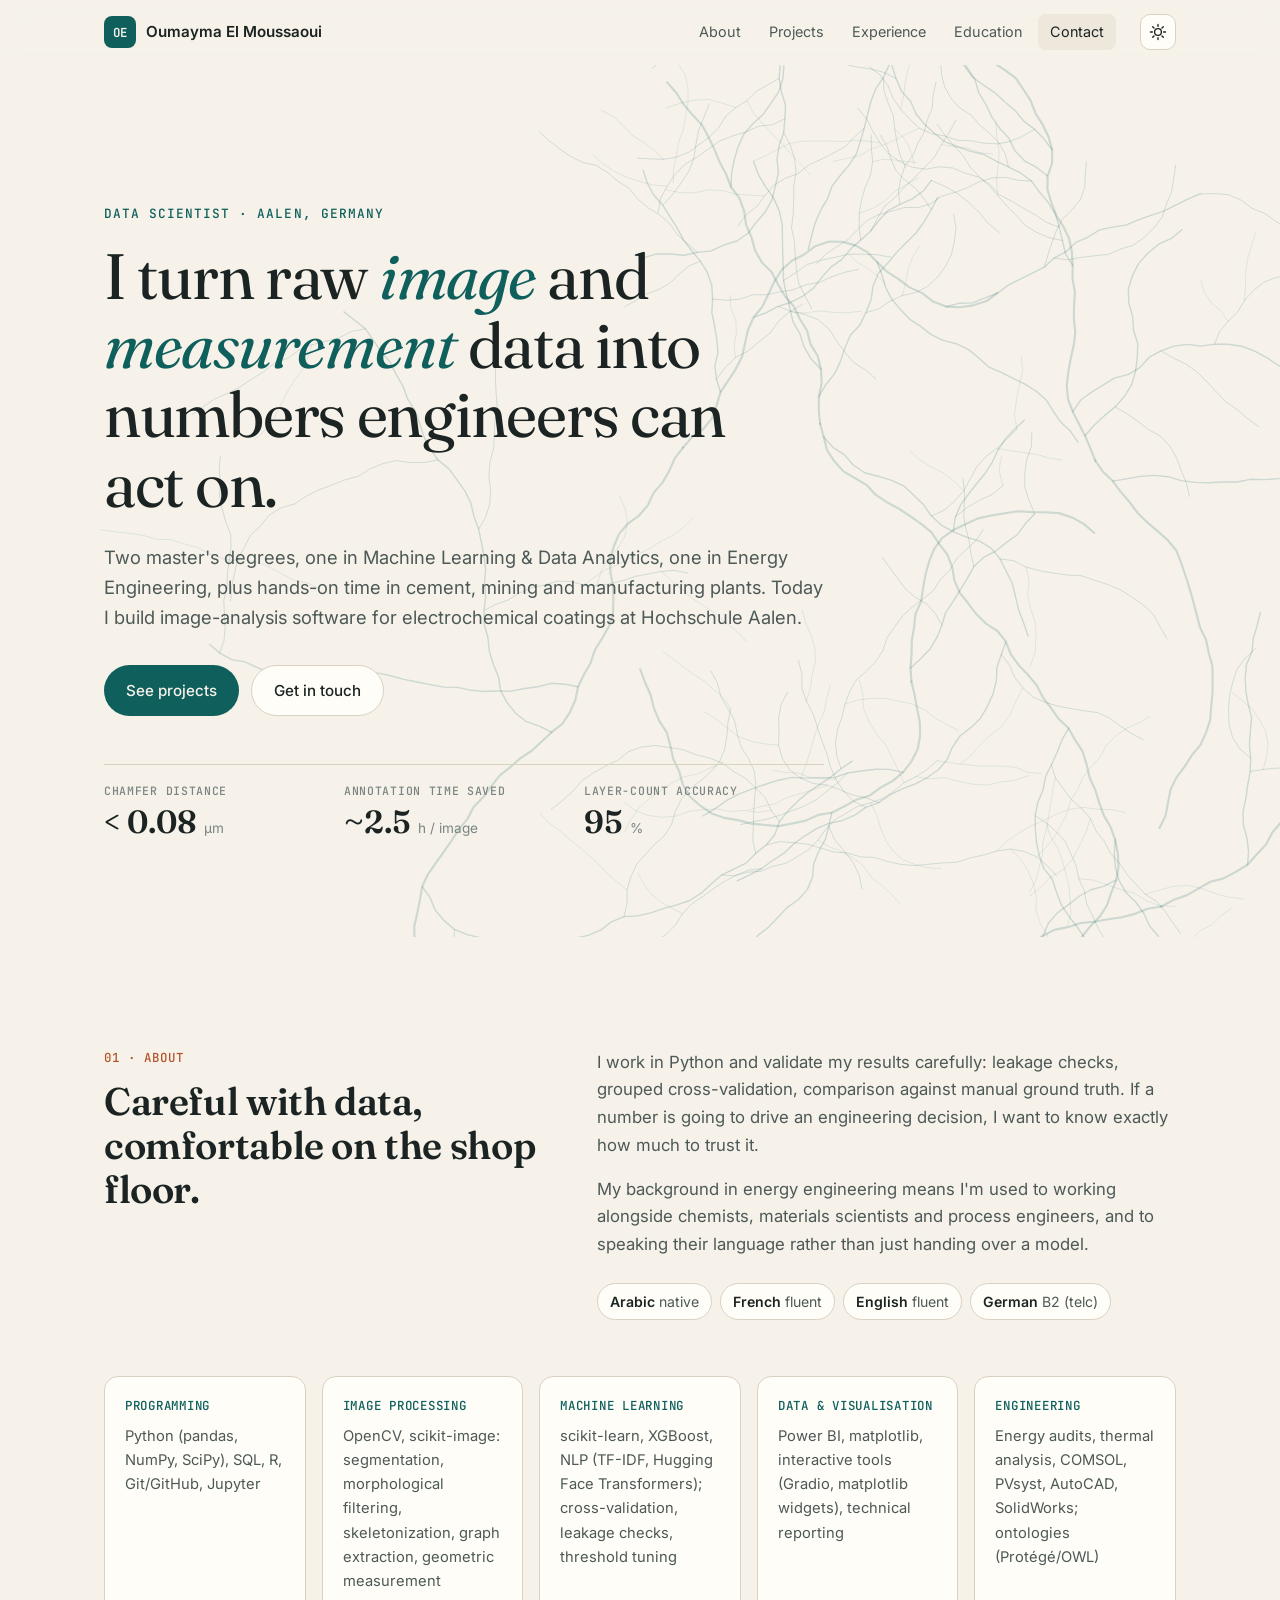
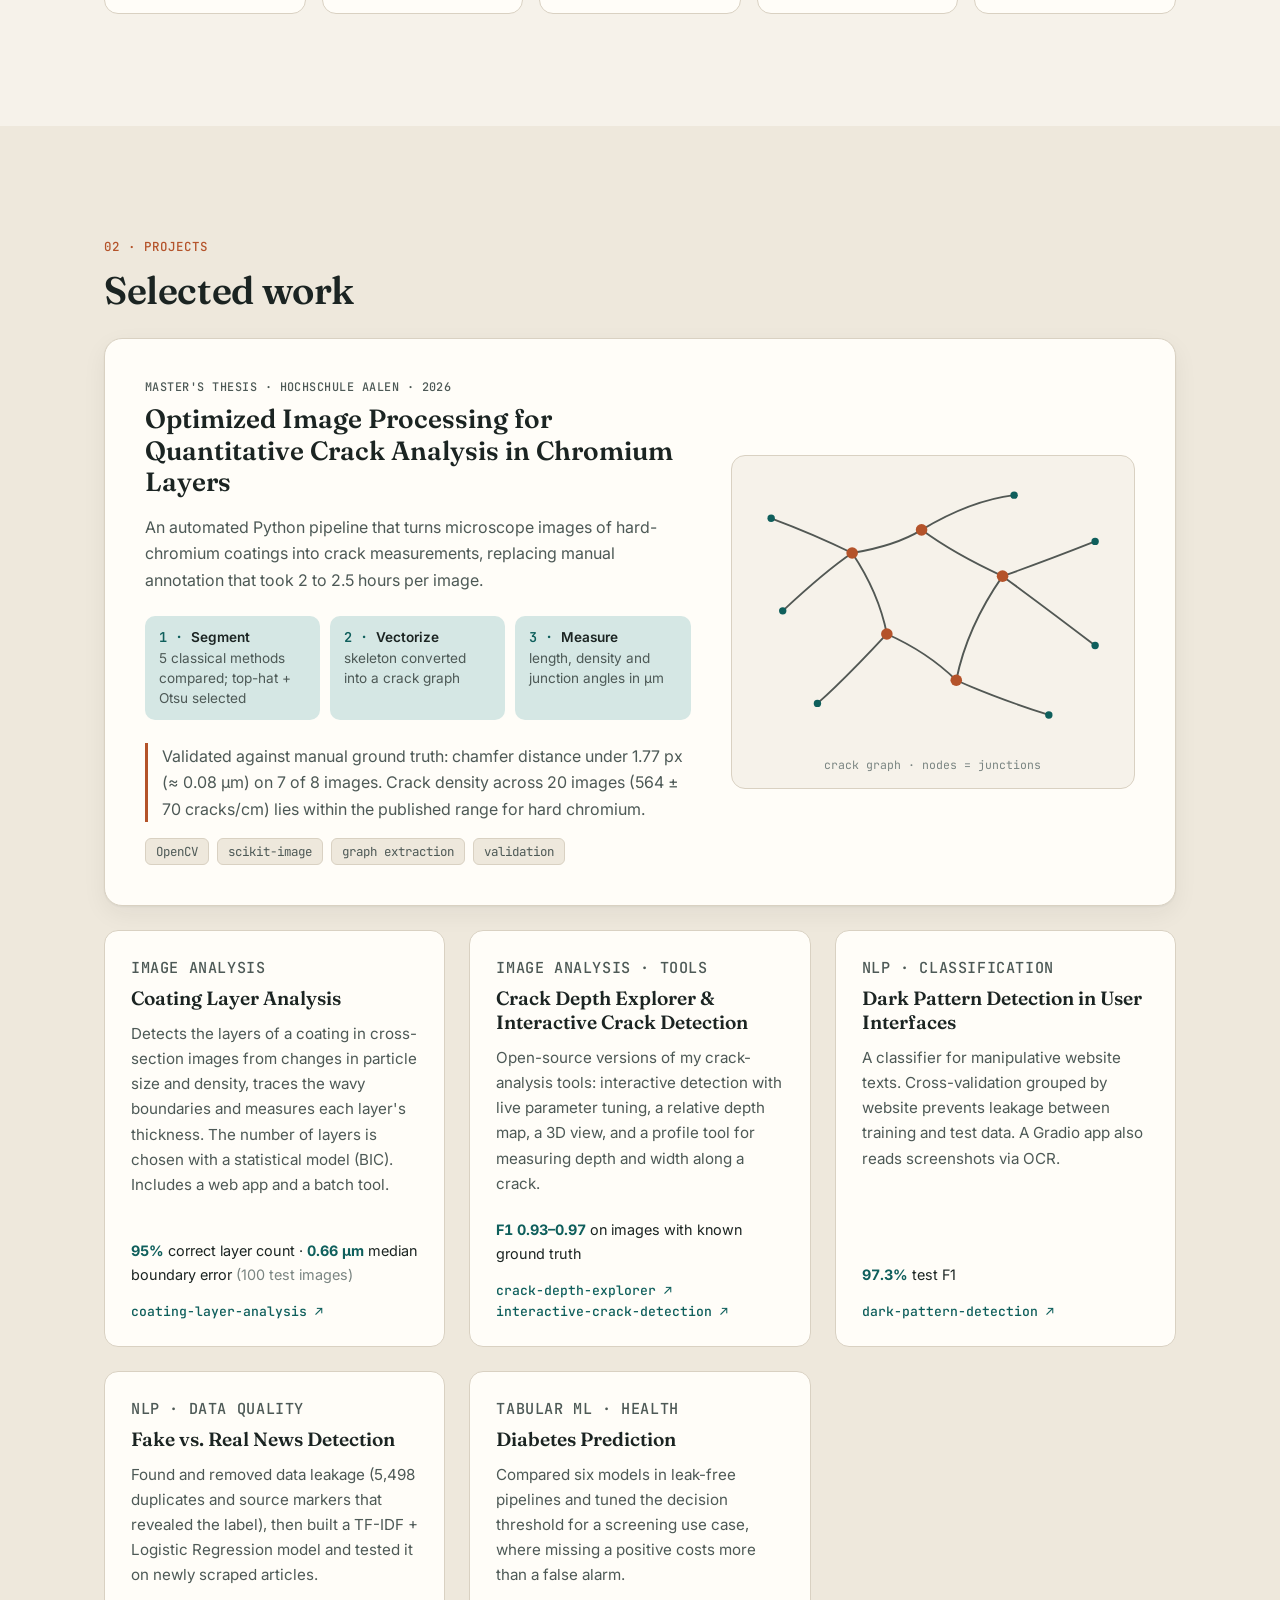
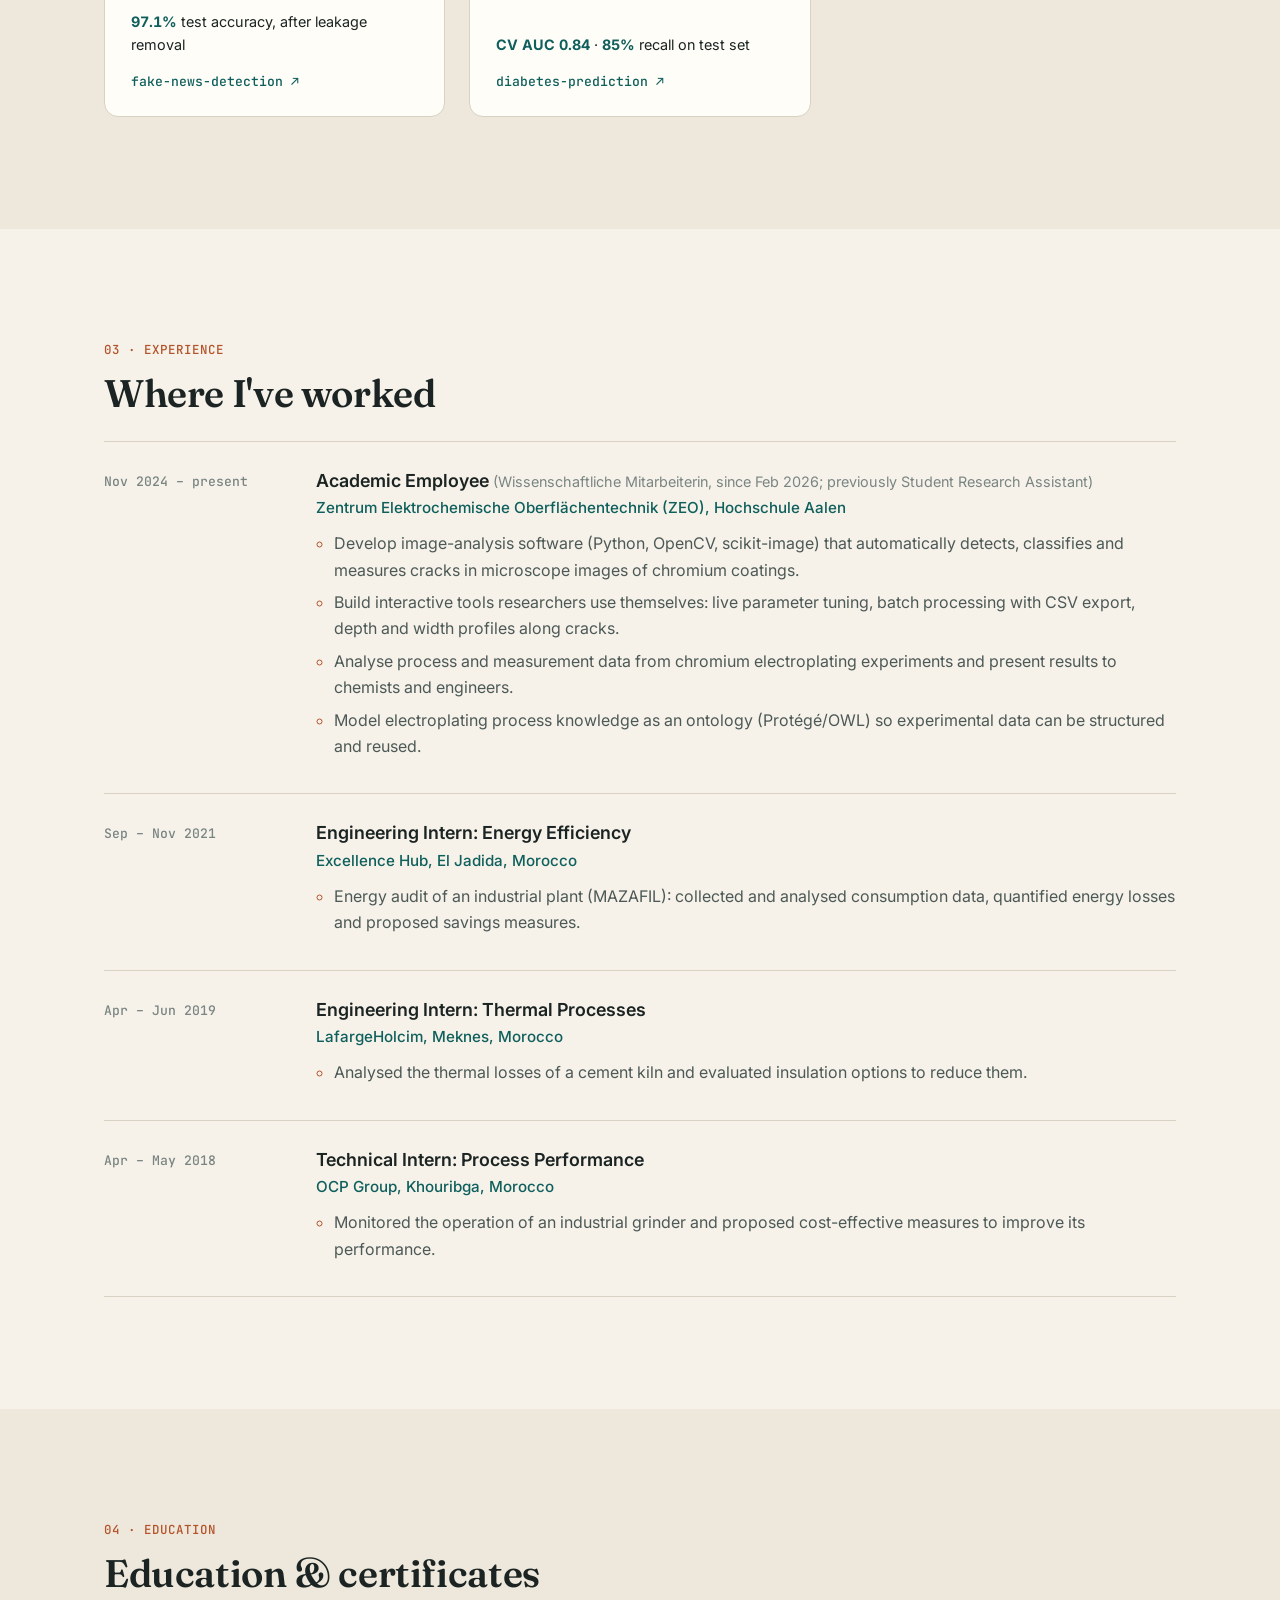
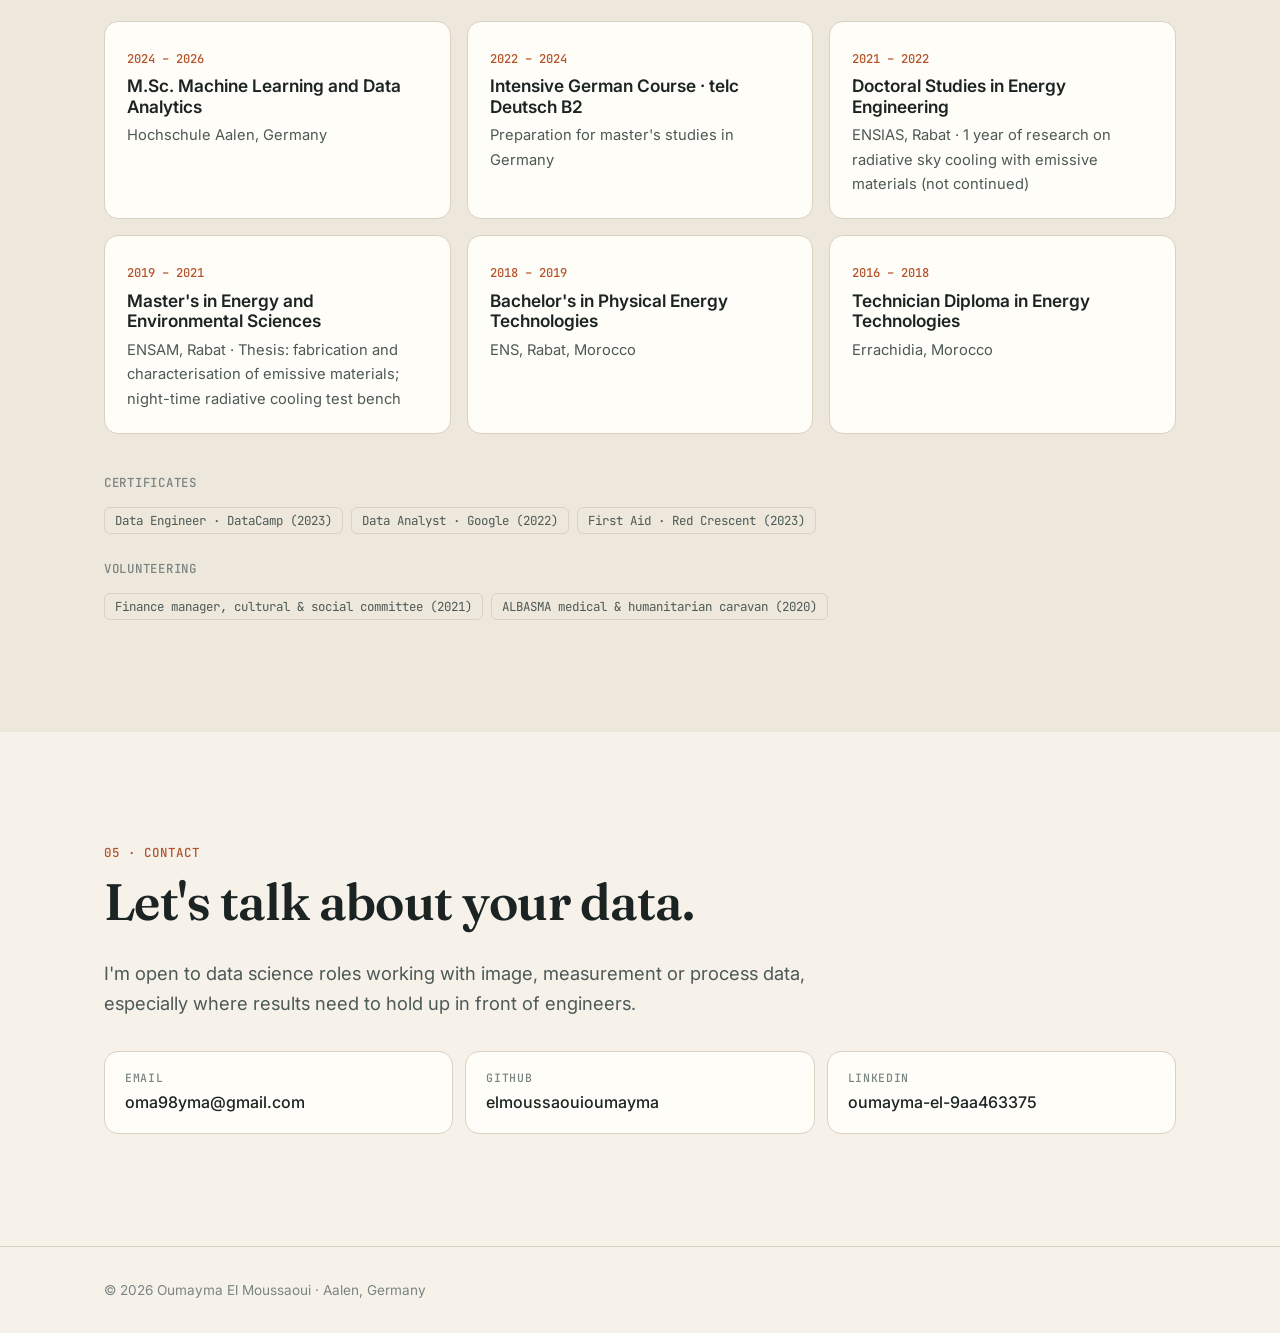
==== index.html @ 759b30f0 "Add personal portfolio site built from CV Static single-page site (HTML/CSS/JS, no build step) with " ====
<!doctype html>
<html lang="en">
<head>
  <meta charset="utf-8">
  <meta name="viewport" content="width=device-width, initial-scale=1">
  <title>Oumayma El Moussaoui · Data Scientist</title>
  <meta name="description" content="Oumayma El Moussaoui: data scientist turning microscope images and measurement data into reliable numbers engineers can act on. Python, OpenCV, scikit-image, machine learning.">
  <meta property="og:title" content="Oumayma El Moussaoui · Data Scientist">
  <meta property="og:description" content="Image & measurement data, machine learning, engineering background.">
  <meta property="og:type" content="website">
  <link rel="icon" href="data:image/svg+xml,%3Csvg xmlns='http://www.w3.org/2000/svg' viewBox='0 0 32 32'%3E%3Crect width='32' height='32' rx='7' fill='%230f5f5c'/%3E%3Cpath d='M6 9 L13 15 L11 23 M13 15 L20 13 L26 19 M20 13 L22 6' stroke='%23f4efe6' stroke-width='2.2' fill='none' stroke-linecap='round' stroke-linejoin='round'/%3E%3C/svg%3E">
  <link rel="preconnect" href="https://fonts.googleapis.com">
  <link rel="preconnect" href="https://fonts.gstatic.com" crossorigin>
  <link href="https://fonts.googleapis.com/css2?family=Fraunces:opsz,wght@9..144,400;9..144,600&family=Inter:wght@400;500;600&family=JetBrains+Mono:wght@400;500&display=swap" rel="stylesheet">
  <link rel="stylesheet" href="assets/style.css">
</head>
<body>
  <a class="skip" href="#main">Skip to content</a>

  <header class="nav">
    <div class="wrap nav-inner">
      <a class="brand" href="#top" aria-label="Home">
        <span class="brand-mark" aria-hidden="true">OE</span>
        <span>Oumayma El Moussaoui</span>
      </a>
      <nav aria-label="Main">
        <ul class="nav-links">
          <li><a href="#about">About</a></li>
          <li><a href="#projects">Projects</a></li>
          <li><a href="#experience">Experience</a></li>
          <li><a href="#education">Education</a></li>
          <li><a href="#contact">Contact</a></li>
        </ul>
      </nav>
      <button class="theme-toggle" type="button" aria-label="Toggle dark mode">
        <svg class="i-sun" viewBox="0 0 24 24" aria-hidden="true"><circle cx="12" cy="12" r="4.5"/><path d="M12 2v2.5M12 19.5V22M2 12h2.5M19.5 12H22M4.9 4.9l1.8 1.8M17.3 17.3l1.8 1.8M4.9 19.1l1.8-1.8M17.3 6.7l1.8-1.8"/></svg>
        <svg class="i-moon" viewBox="0 0 24 24" aria-hidden="true"><path d="M20 14.5A8 8 0 1 1 9.5 4a6.5 6.5 0 0 0 10.5 10.5z"/></svg>
      </button>
    </div>
  </header>

  <main id="main">
    <!-- HERO -->
    <section class="hero" id="top">
      <svg class="crack-field" id="crackField" aria-hidden="true"></svg>
      <div class="wrap hero-inner">
        <p class="eyebrow">Data Scientist · Aalen, Germany</p>
        <h1>I turn raw <em>image</em> and <em>measurement</em> data into numbers engineers can act on.</h1>
        <p class="lede">Two master's degrees, one in Machine Learning &amp; Data Analytics, one in Energy Engineering, plus hands-on time in cement, mining and manufacturing plants. Today I build image-analysis software for electrochemical coatings at Hochschule Aalen.</p>
        <div class="cta">
          <a class="btn btn-primary" href="#projects">See projects</a>
          <a class="btn btn-ghost" href="mailto:oma98yma@gmail.com">Get in touch</a>
        </div>
        <dl class="stats">
          <div><dt>Chamfer distance</dt><dd>&lt; 0.08 <span>µm</span></dd></div>
          <div><dt>Annotation time saved</dt><dd>~2.5 <span>h / image</span></dd></div>
          <div><dt>Layer-count accuracy</dt><dd>95 <span>%</span></dd></div>
        </dl>
      </div>
    </section>

    <!-- ABOUT -->
    <section class="section" id="about">
      <div class="wrap grid-2">
        <div>
          <p class="kicker">01 · About</p>
          <h2>Careful with data, comfortable on the shop floor.</h2>
        </div>
        <div class="prose">
          <p>I work in Python and validate my results carefully: leakage checks, grouped cross-validation, comparison against manual ground truth. If a number is going to drive an engineering decision, I want to know exactly how much to trust it.</p>
          <p>My background in energy engineering means I'm used to working alongside chemists, materials scientists and process engineers, and to speaking their language rather than just handing over a model.</p>
          <ul class="langs" aria-label="Languages">
            <li><strong>Arabic</strong> native</li>
            <li><strong>French</strong> fluent</li>
            <li><strong>English</strong> fluent</li>
            <li><strong>German</strong> B2 (telc)</li>
          </ul>
        </div>
      </div>

      <div class="wrap skills">
        <div class="skill">
          <h3>Programming</h3>
          <p>Python (pandas, NumPy, SciPy), SQL, R, Git/GitHub, Jupyter</p>
        </div>
        <div class="skill">
          <h3>Image processing</h3>
          <p>OpenCV, scikit-image: segmentation, morphological filtering, skeletonization, graph extraction, geometric measurement</p>
        </div>
        <div class="skill">
          <h3>Machine learning</h3>
          <p>scikit-learn, XGBoost, NLP (TF-IDF, Hugging Face Transformers); cross-validation, leakage checks, threshold tuning</p>
        </div>
        <div class="skill">
          <h3>Data &amp; visualisation</h3>
          <p>Power BI, matplotlib, interactive tools (Gradio, matplotlib widgets), technical reporting</p>
        </div>
        <div class="skill">
          <h3>Engineering</h3>
          <p>Energy audits, thermal analysis, COMSOL, PVsyst, AutoCAD, SolidWorks; ontologies (Protégé/OWL)</p>
        </div>
      </div>
    </section>

    <!-- PROJECTS -->
    <section class="section alt" id="projects">
      <div class="wrap">
        <p class="kicker">02 · Projects</p>
        <h2>Selected work</h2>

        <article class="feature">
          <div class="feature-body">
            <p class="tag">Master's thesis · Hochschule Aalen · 2026</p>
            <h3>Optimized Image Processing for Quantitative Crack Analysis in Chromium Layers</h3>
            <p>An automated Python pipeline that turns microscope images of hard-chromium coatings into crack measurements, replacing manual annotation that took 2 to 2.5 hours per image.</p>
            <ol class="pipeline" aria-label="Pipeline">
              <li><span>Segment</span>5 classical methods compared; top-hat + Otsu selected</li>
              <li><span>Vectorize</span>skeleton converted into a crack graph</li>
              <li><span>Measure</span>length, density and junction angles in µm</li>
            </ol>
            <p class="result">Validated against manual ground truth: chamfer distance under 1.77 px (≈ 0.08 µm) on 7 of 8 images. Crack density across 20 images (564 ± 70 cracks/cm) lies within the published range for hard chromium.</p>
            <ul class="chips"><li>OpenCV</li><li>scikit-image</li><li>graph extraction</li><li>validation</li></ul>
          </div>
          <figure class="feature-fig" aria-hidden="true">
            <svg id="thesisFig" viewBox="0 0 320 240"></svg>
            <figcaption>crack graph · nodes = junctions</figcaption>
          </figure>
        </article>

        <div class="cards">
          <article class="card">
            <p class="tag">Image analysis</p>
            <h3>Coating Layer Analysis</h3>
            <p>Detects the layers of a coating in cross-section images from changes in particle size and density, traces the wavy boundaries and measures each layer's thickness. The number of layers is chosen with a statistical model (BIC). Includes a web app and a batch tool.</p>
            <p class="metric"><strong>95%</strong> correct layer count · <strong>0.66 µm</strong> median boundary error <span>(100 test images)</span></p>
            <a class="repo" href="https://github.com/elmoussaouioumayma/coating-layer-analysis" target="_blank" rel="noopener">coating-layer-analysis ↗</a>
          </article>

          <article class="card">
            <p class="tag">Image analysis · Tools</p>
            <h3>Crack Depth Explorer &amp; Interactive Crack Detection</h3>
            <p>Open-source versions of my crack-analysis tools: interactive detection with live parameter tuning, a relative depth map, a 3D view, and a profile tool for measuring depth and width along a crack.</p>
            <p class="metric"><strong>F1 0.93–0.97</strong> on images with known ground truth</p>
            <div class="repo-row">
              <a class="repo" href="https://github.com/elmoussaouioumayma/crack-depth-explorer" target="_blank" rel="noopener">crack-depth-explorer ↗</a>
              <a class="repo" href="https://github.com/elmoussaouioumayma/interactive-crack-detection" target="_blank" rel="noopener">interactive-crack-detection ↗</a>
            </div>
          </article>

          <article class="card">
            <p class="tag">NLP · Classification</p>
            <h3>Dark Pattern Detection in User Interfaces</h3>
            <p>A classifier for manipulative website texts. Cross-validation grouped by website prevents leakage between training and test data. A Gradio app also reads screenshots via OCR.</p>
            <p class="metric"><strong>97.3%</strong> test F1</p>
            <a class="repo" href="https://github.com/elmoussaouioumayma/dark-pattern-detection" target="_blank" rel="noopener">dark-pattern-detection ↗</a>
          </article>

          <article class="card">
            <p class="tag">NLP · Data quality</p>
            <h3>Fake vs. Real News Detection</h3>
            <p>Found and removed data leakage (5,498 duplicates and source markers that revealed the label), then built a TF-IDF + Logistic Regression model and tested it on newly scraped articles.</p>
            <p class="metric"><strong>97.1%</strong> test accuracy, after leakage removal</p>
            <a class="repo" href="https://github.com/elmoussaouioumayma/fake-news-detection" target="_blank" rel="noopener">fake-news-detection ↗</a>
          </article>

          <article class="card">
            <p class="tag">Tabular ML · Health</p>
            <h3>Diabetes Prediction</h3>
            <p>Compared six models in leak-free pipelines and tuned the decision threshold for a screening use case, where missing a positive costs more than a false alarm.</p>
            <p class="metric"><strong>CV AUC 0.84</strong> · <strong>85%</strong> recall on test set</p>
            <a class="repo" href="https://github.com/elmoussaouioumayma/diabetes-prediction" target="_blank" rel="noopener">diabetes-prediction ↗</a>
          </article>
        </div>
      </div>
    </section>

    <!-- EXPERIENCE -->
    <section class="section" id="experience">
      <div class="wrap">
        <p class="kicker">03 · Experience</p>
        <h2>Where I've worked</h2>
        <ol class="timeline">
          <li>
            <div class="when">Nov 2024 – present</div>
            <div class="what">
              <h3>Academic Employee <span class="sub">(Wissenschaftliche Mitarbeiterin, since Feb 2026; previously Student Research Assistant)</span></h3>
              <p class="org">Zentrum Elektrochemische Oberflächentechnik (ZEO), Hochschule Aalen</p>
              <ul>
                <li>Develop image-analysis software (Python, OpenCV, scikit-image) that automatically detects, classifies and measures cracks in microscope images of chromium coatings.</li>
                <li>Build interactive tools researchers use themselves: live parameter tuning, batch processing with CSV export, depth and width profiles along cracks.</li>
                <li>Analyse process and measurement data from chromium electroplating experiments and present results to chemists and engineers.</li>
                <li>Model electroplating process knowledge as an ontology (Protégé/OWL) so experimental data can be structured and reused.</li>
              </ul>
            </div>
          </li>
          <li>
            <div class="when">Sep – Nov 2021</div>
            <div class="what">
              <h3>Engineering Intern: Energy Efficiency</h3>
              <p class="org">Excellence Hub, El Jadida, Morocco</p>
              <ul><li>Energy audit of an industrial plant (MAZAFIL): collected and analysed consumption data, quantified energy losses and proposed savings measures.</li></ul>
            </div>
          </li>
          <li>
            <div class="when">Apr – Jun 2019</div>
            <div class="what">
              <h3>Engineering Intern: Thermal Processes</h3>
              <p class="org">LafargeHolcim, Meknes, Morocco</p>
              <ul><li>Analysed the thermal losses of a cement kiln and evaluated insulation options to reduce them.</li></ul>
            </div>
          </li>
          <li>
            <div class="when">Apr – May 2018</div>
            <div class="what">
              <h3>Technical Intern: Process Performance</h3>
              <p class="org">OCP Group, Khouribga, Morocco</p>
              <ul><li>Monitored the operation of an industrial grinder and proposed cost-effective measures to improve its performance.</li></ul>
            </div>
          </li>
        </ol>
      </div>
    </section>

    <!-- EDUCATION -->
    <section class="section alt" id="education">
      <div class="wrap">
        <p class="kicker">04 · Education</p>
        <h2>Education &amp; certificates</h2>
        <div class="edu">
          <div class="edu-item">
            <span class="yr">2024 – 2026</span>
            <h3>M.Sc. Machine Learning and Data Analytics</h3>
            <p>Hochschule Aalen, Germany</p>
          </div>
          <div class="edu-item">
            <span class="yr">2022 – 2024</span>
            <h3>Intensive German Course · telc Deutsch B2</h3>
            <p>Preparation for master's studies in Germany</p>
          </div>
          <div class="edu-item">
            <span class="yr">2021 – 2022</span>
            <h3>Doctoral Studies in Energy Engineering</h3>
            <p>ENSIAS, Rabat · 1 year of research on radiative sky cooling with emissive materials (not continued)</p>
          </div>
          <div class="edu-item">
            <span class="yr">2019 – 2021</span>
            <h3>Master's in Energy and Environmental Sciences</h3>
            <p>ENSAM, Rabat · Thesis: fabrication and characterisation of emissive materials; night-time radiative cooling test bench</p>
          </div>
          <div class="edu-item">
            <span class="yr">2018 – 2019</span>
            <h3>Bachelor's in Physical Energy Technologies</h3>
            <p>ENS, Rabat, Morocco</p>
          </div>
          <div class="edu-item">
            <span class="yr">2016 – 2018</span>
            <h3>Technician Diploma in Energy Technologies</h3>
            <p>Errachidia, Morocco</p>
          </div>
        </div>

        <div class="certs">
          <h3>Certificates</h3>
          <ul class="chips">
            <li>Data Engineer · DataCamp (2023)</li>
            <li>Data Analyst · Google (2022)</li>
            <li>First Aid · Red Crescent (2023)</li>
          </ul>
          <h3>Volunteering</h3>
          <ul class="chips">
            <li>Finance manager, cultural &amp; social committee (2021)</li>
            <li>ALBASMA medical &amp; humanitarian caravan (2020)</li>
          </ul>
        </div>
      </div>
    </section>

    <!-- CONTACT -->
    <section class="section contact" id="contact">
      <div class="wrap">
        <p class="kicker">05 · Contact</p>
        <h2>Let's talk about your data.</h2>
        <p class="lede">I'm open to data science roles working with image, measurement or process data, especially where results need to hold up in front of engineers.</p>
        <ul class="contact-links">
          <li><a href="mailto:oma98yma@gmail.com"><span>Email</span>oma98yma@gmail.com</a></li>
          <li><a href="https://github.com/elmoussaouioumayma" target="_blank" rel="noopener"><span>GitHub</span>elmoussaouioumayma</a></li>
          <li><a href="https://www.linkedin.com/in/oumayma-el-9aa463375" target="_blank" rel="noopener"><span>LinkedIn</span>oumayma-el-9aa463375</a></li>
        </ul>
      </div>
    </section>
  </main>

  <footer class="footer">
    <div class="wrap">© <span id="year">2026</span> Oumayma El Moussaoui · Aalen, Germany</div>
  </footer>

  <script src="assets/main.js"></script>
</body>
</html>
---- assets/style.css ----
:root {
  --bg: #f6f2ea;
  --bg-alt: #eee8dc;
  --surface: #fffdf8;
  --ink: #1b2422;
  --ink-soft: #4d5956;
  --muted: #7a8582;
  --line: #d9d1c2;
  --accent: #0f5f5c;
  --accent-ink: #f6f2ea;
  --accent-soft: #d5e7e4;
  --warm: #b4532a;
  --crack: rgba(15, 95, 92, 0.18);
  --shadow: 0 1px 2px rgba(27, 36, 34, .05), 0 8px 24px rgba(27, 36, 34, .06);
  --radius: 14px;
  --serif: "Fraunces", Georgia, serif;
  --sans: "Inter", system-ui, -apple-system, "Segoe UI", sans-serif;
  --mono: "JetBrains Mono", ui-monospace, Menlo, monospace;
  color-scheme: light;
}

:root[data-theme="dark"] {
  --bg: #111816;
  --bg-alt: #161f1d;
  --surface: #1b2523;
  --ink: #e8ece9;
  --ink-soft: #b3bfbb;
  --muted: #84928e;
  --line: #2b3835;
  --accent: #5cc2b8;
  --accent-ink: #0d1413;
  --accent-soft: #1d3633;
  --warm: #e08a5f;
  --crack: rgba(92, 194, 184, 0.16);
  --shadow: 0 1px 2px rgba(0, 0, 0, .3), 0 8px 24px rgba(0, 0, 0, .25);
  color-scheme: dark;
}

@media (prefers-color-scheme: dark) {
  :root:not([data-theme="light"]) {
    --bg: #111816;
    --bg-alt: #161f1d;
    --surface: #1b2523;
    --ink: #e8ece9;
    --ink-soft: #b3bfbb;
    --muted: #84928e;
    --line: #2b3835;
    --accent: #5cc2b8;
    --accent-ink: #0d1413;
    --accent-soft: #1d3633;
    --warm: #e08a5f;
    --crack: rgba(92, 194, 184, 0.16);
    --shadow: 0 1px 2px rgba(0, 0, 0, .3), 0 8px 24px rgba(0, 0, 0, .25);
    color-scheme: dark;
  }
}

*, *::before, *::after { box-sizing: border-box; }
html { scroll-behavior: smooth; scroll-padding-top: 72px; }
body {
  margin: 0;
  background: var(--bg);
  color: var(--ink);
  font: 16px/1.65 var(--sans);
  -webkit-font-smoothing: antialiased;
  overflow-x: hidden;
}
img, svg { display: block; max-width: 100%; }
a { color: var(--accent); text-decoration-thickness: 1px; text-underline-offset: 3px; }
h1, h2, h3 { margin: 0; line-height: 1.2; }
h2 { font: 600 clamp(1.7rem, 3.4vw, 2.4rem)/1.15 var(--serif); letter-spacing: -.01em; margin-bottom: 1.6rem; }
h3 { font-size: 1.08rem; font-weight: 600; }
p { margin: 0 0 1rem; }

.wrap { width: 100%; max-width: 1120px; margin: 0 auto; padding: 0 24px; }
@media (max-width: 600px) { .wrap { padding: 0 16px; } }

.skip { position: absolute; left: -999px; top: 8px; background: var(--accent); color: var(--accent-ink); padding: 8px 14px; border-radius: 8px; z-index: 100; }
.skip:focus { left: 8px; }
:focus-visible { outline: 2px solid var(--accent); outline-offset: 3px; border-radius: 4px; }

/* NAV */
.nav {
  position: sticky; top: 0; z-index: 50;
  background: color-mix(in srgb, var(--bg) 85%, transparent);
  backdrop-filter: saturate(1.4) blur(10px);
  -webkit-backdrop-filter: saturate(1.4) blur(10px);
  border-bottom: 1px solid transparent;
  transition: border-color .2s;
}
.nav.scrolled { border-bottom-color: var(--line); }
.nav-inner { display: flex; align-items: center; gap: 24px; height: 64px; }
.brand { display: flex; align-items: center; gap: 10px; color: var(--ink); text-decoration: none; font-weight: 600; font-size: .95rem; margin-right: auto; }
.brand-mark { display: grid; place-items: center; width: 32px; height: 32px; border-radius: 8px; background: var(--accent); color: var(--accent-ink); font: 600 .78rem var(--mono); }
.nav-links { display: flex; gap: 4px; list-style: none; margin: 0; padding: 0; }
.nav-links a { display: block; padding: 6px 12px; border-radius: 8px; color: var(--ink-soft); text-decoration: none; font-size: .9rem; }
.nav-links a:hover, .nav-links a.active { color: var(--ink); background: var(--bg-alt); }
.theme-toggle { width: 36px; height: 36px; display: grid; place-items: center; border: 1px solid var(--line); border-radius: 10px; background: var(--surface); color: var(--ink); cursor: pointer; }
.theme-toggle svg { width: 18px; height: 18px; fill: none; stroke: currentColor; stroke-width: 1.8; stroke-linecap: round; }
.i-moon { display: none; }
:root[data-theme="dark"] .i-sun { display: none; }
:root[data-theme="dark"] .i-moon { display: block; }
@media (prefers-color-scheme: dark) {
  :root:not([data-theme="light"]) .i-sun { display: none; }
  :root:not([data-theme="light"]) .i-moon { display: block; }
}
@media (max-width: 760px) {
  .nav-links { display: none; }
  .brand span:last-child { font-size: .9rem; }
}

/* HERO */
.hero { position: relative; padding: clamp(64px, 12vw, 140px) 0 clamp(56px, 8vw, 96px); overflow: hidden; }
.crack-field { position: absolute; inset: 0; width: 100%; height: 100%; pointer-events: none; }
.crack-field path { fill: none; stroke: var(--crack); stroke-linecap: round; stroke-linejoin: round; }
.crack-field circle { fill: var(--crack); }
.hero-inner { position: relative; }
.eyebrow { font: 500 .8rem var(--mono); letter-spacing: .08em; text-transform: uppercase; color: var(--accent); margin-bottom: 1.2rem; }
.hero h1 { font: 400 clamp(2.1rem, 5.6vw, 4rem)/1.08 var(--serif); letter-spacing: -.02em; max-width: 17ch; margin-bottom: 1.5rem; }
.hero h1 em { font-style: italic; color: var(--accent); }
.lede { font-size: clamp(1.02rem, 1.6vw, 1.15rem); color: var(--ink-soft); max-width: 60ch; }
.cta { display: flex; flex-wrap: wrap; gap: 12px; margin: 2rem 0 3rem; }
.btn { display: inline-flex; align-items: center; padding: 12px 22px; border-radius: 999px; font-weight: 500; font-size: .95rem; text-decoration: none; transition: transform .15s, background .15s; }
.btn:hover { transform: translateY(-1px); }
.btn-primary { background: var(--accent); color: var(--accent-ink); }
.btn-ghost { border: 1px solid var(--line); color: var(--ink); background: var(--surface); }
.stats { display: grid; grid-template-columns: repeat(3, minmax(0, 1fr)); gap: 0; margin: 0; max-width: 720px; border-top: 1px solid var(--line); }
.stats div { padding: 18px 16px 0 0; }
.stats dt { font: 500 .72rem var(--mono); text-transform: uppercase; letter-spacing: .06em; color: var(--muted); }
.stats dd { margin: 4px 0 0; font: 600 clamp(1.4rem, 3vw, 2rem) var(--serif); font-variant-numeric: tabular-nums; }
.stats dd span { font: 400 .85rem var(--sans); color: var(--muted); }
@media (max-width: 520px) { .stats { grid-template-columns: 1fr; } .stats div { padding-top: 14px; } }

/* SECTIONS */
.section { padding: clamp(64px, 9vw, 112px) 0; }
.section.alt { background: var(--bg-alt); }
.kicker { font: 500 .78rem var(--mono); letter-spacing: .08em; text-transform: uppercase; color: var(--warm); margin-bottom: .8rem; }
.grid-2 { display: grid; grid-template-columns: 1fr 1.3fr; gap: 48px; }
@media (max-width: 820px) { .grid-2 { grid-template-columns: 1fr; gap: 0; } }
.prose p { color: var(--ink-soft); font-size: 1.05rem; }
.langs { display: flex; flex-wrap: wrap; gap: 8px; list-style: none; padding: 0; margin: 1.5rem 0 0; }
.langs li { padding: 6px 12px; border: 1px solid var(--line); border-radius: 999px; font-size: .88rem; color: var(--ink-soft); background: var(--surface); }
.langs strong { color: var(--ink); font-weight: 600; }

.skills { display: grid; grid-template-columns: repeat(auto-fit, minmax(200px, 1fr)); gap: 16px; margin-top: 56px; }
.skill { padding: 20px; background: var(--surface); border: 1px solid var(--line); border-radius: var(--radius); }
.skill h3 { font: 500 .78rem var(--mono); text-transform: uppercase; letter-spacing: .06em; color: var(--accent); margin-bottom: .6rem; }
.skill p { margin: 0; font-size: .92rem; color: var(--ink-soft); }

/* PROJECTS */
.tag { font: 500 .74rem var(--mono); letter-spacing: .04em; color: var(--muted); margin-bottom: .5rem; text-transform: uppercase; }
.feature { display: grid; grid-template-columns: 1.35fr 1fr; gap: 40px; padding: clamp(24px, 4vw, 40px); background: var(--surface); border: 1px solid var(--line); border-radius: calc(var(--radius) + 4px); box-shadow: var(--shadow); margin-bottom: 24px; }
.feature h3 { font: 600 clamp(1.3rem, 2.4vw, 1.65rem)/1.2 var(--serif); margin-bottom: 1rem; }
.feature p { color: var(--ink-soft); }
.feature-fig { margin: 0; align-self: center; background: var(--bg); border: 1px solid var(--line); border-radius: var(--radius); padding: 16px; }
.feature-fig svg { width: 100%; height: auto; }
.feature-fig figcaption { font: .72rem var(--mono); color: var(--muted); text-align: center; margin-top: 8px; }
#thesisFig .edge { stroke: var(--ink); stroke-width: 1.6; fill: none; stroke-linecap: round; opacity: .75; }
#thesisFig .node { fill: var(--warm); }
#thesisFig .end { fill: var(--accent); }
@media (max-width: 860px) { .feature { grid-template-columns: 1fr; } .feature-fig { max-width: 420px; } }

.pipeline { list-style: none; padding: 0; margin: 1.4rem 0; display: grid; grid-template-columns: repeat(3, minmax(0, 1fr)); gap: 10px; counter-reset: step; }
.pipeline li { padding: 12px 14px; border-radius: 10px; background: var(--accent-soft); font-size: .85rem; color: var(--ink-soft); line-height: 1.45; }
.pipeline span { display: block; font-weight: 600; color: var(--ink); margin-bottom: 2px; }
.pipeline span::before { counter-increment: step; content: counter(step) " · "; font-family: var(--mono); color: var(--accent); }
@media (max-width: 560px) { .pipeline { grid-template-columns: 1fr; } }
.result { border-left: 3px solid var(--warm); padding-left: 14px; }

.chips { display: flex; flex-wrap: wrap; gap: 8px; list-style: none; padding: 0; margin: 1rem 0 0; }
.chips li { padding: 4px 10px; border-radius: 6px; background: var(--bg-alt); border: 1px solid var(--line); font: .78rem var(--mono); color: var(--ink-soft); }

.cards { display: grid; grid-template-columns: repeat(auto-fit, minmax(300px, 1fr)); gap: 24px; }
@media (max-width: 360px) { .cards { grid-template-columns: 1fr; } }
.card { display: flex; flex-direction: column; padding: 26px; background: var(--surface); border: 1px solid var(--line); border-radius: var(--radius); transition: transform .2s, box-shadow .2s, border-color .2s; }
.card:hover { transform: translateY(-3px); box-shadow: var(--shadow); border-color: color-mix(in srgb, var(--accent) 35%, var(--line)); }
.card h3 { font: 600 1.2rem/1.25 var(--serif); margin-bottom: .7rem; }
.card > p { color: var(--ink-soft); font-size: .95rem; }
.metric { margin-top: auto !important; padding-top: .4rem; font-size: .9rem !important; color: var(--ink) !important; }
.metric strong { color: var(--accent); font-variant-numeric: tabular-nums; }
.metric span { color: var(--muted); }
.repo-row { display: flex; flex-wrap: wrap; gap: 4px 16px; }
.repo { font: 500 .82rem var(--mono); text-decoration: none; word-break: break-word; }
.repo:hover { text-decoration: underline; }

/* TIMELINE */
.timeline { list-style: none; padding: 0; margin: 0; }
.timeline > li { display: grid; grid-template-columns: 180px 1fr; gap: 32px; padding: 28px 0; border-top: 1px solid var(--line); }
.timeline > li:last-child { border-bottom: 1px solid var(--line); }
.when { font: 500 .82rem var(--mono); color: var(--muted); padding-top: 3px; }
.what h3 { font-size: 1.12rem; }
.what .sub { font-weight: 400; color: var(--muted); font-size: .9rem; }
.org { color: var(--accent); font-weight: 500; font-size: .95rem; margin: 4px 0 10px; }
.what ul { margin: 0; padding-left: 1.1rem; color: var(--ink-soft); }
.what li { margin-bottom: 6px; }
.what li::marker { color: var(--warm); }
@media (max-width: 680px) { .timeline > li { grid-template-columns: 1fr; gap: 6px; } }

/* EDUCATION */
.edu { display: grid; grid-template-columns: repeat(auto-fit, minmax(300px, 1fr)); gap: 16px; }
@media (max-width: 360px) { .edu { grid-template-columns: 1fr; } }
.edu-item { padding: 22px; background: var(--surface); border: 1px solid var(--line); border-radius: var(--radius); }
.edu-item .yr { font: 500 .76rem var(--mono); color: var(--warm); }
.edu-item h3 { margin: 6px 0 6px; }
.edu-item p { margin: 0; color: var(--ink-soft); font-size: .92rem; }
.certs { margin-top: 40px; }
.certs h3 { font: 500 .78rem var(--mono); text-transform: uppercase; letter-spacing: .06em; color: var(--muted); margin-top: 1.6rem; }

/* CONTACT */
.contact h2 { font-size: clamp(2rem, 4.6vw, 3.2rem); }
.contact-links { list-style: none; padding: 0; margin: 2rem 0 0; display: grid; grid-template-columns: repeat(auto-fit, minmax(240px, 1fr)); gap: 12px; }
.contact-links a { display: block; padding: 18px 20px; border: 1px solid var(--line); border-radius: var(--radius); background: var(--surface); color: var(--ink); text-decoration: none; font-weight: 500; word-break: break-word; transition: border-color .2s, transform .2s; }
.contact-links a:hover { border-color: var(--accent); transform: translateY(-2px); }
.contact-links span { display: block; font: 500 .72rem var(--mono); text-transform: uppercase; letter-spacing: .06em; color: var(--muted); margin-bottom: 4px; }

.footer { padding: 32px 0; border-top: 1px solid var(--line); font-size: .85rem; color: var(--muted); }

/* reveal */
.reveal { opacity: 0; transform: translateY(14px); transition: opacity .6s ease, transform .6s ease; }
.reveal.in { opacity: 1; transform: none; }
@media (prefers-reduced-motion: reduce) {
  html { scroll-behavior: auto; }
  .reveal { opacity: 1; transform: none; transition: none; }
  .card, .btn, .contact-links a { transition: none; }
}
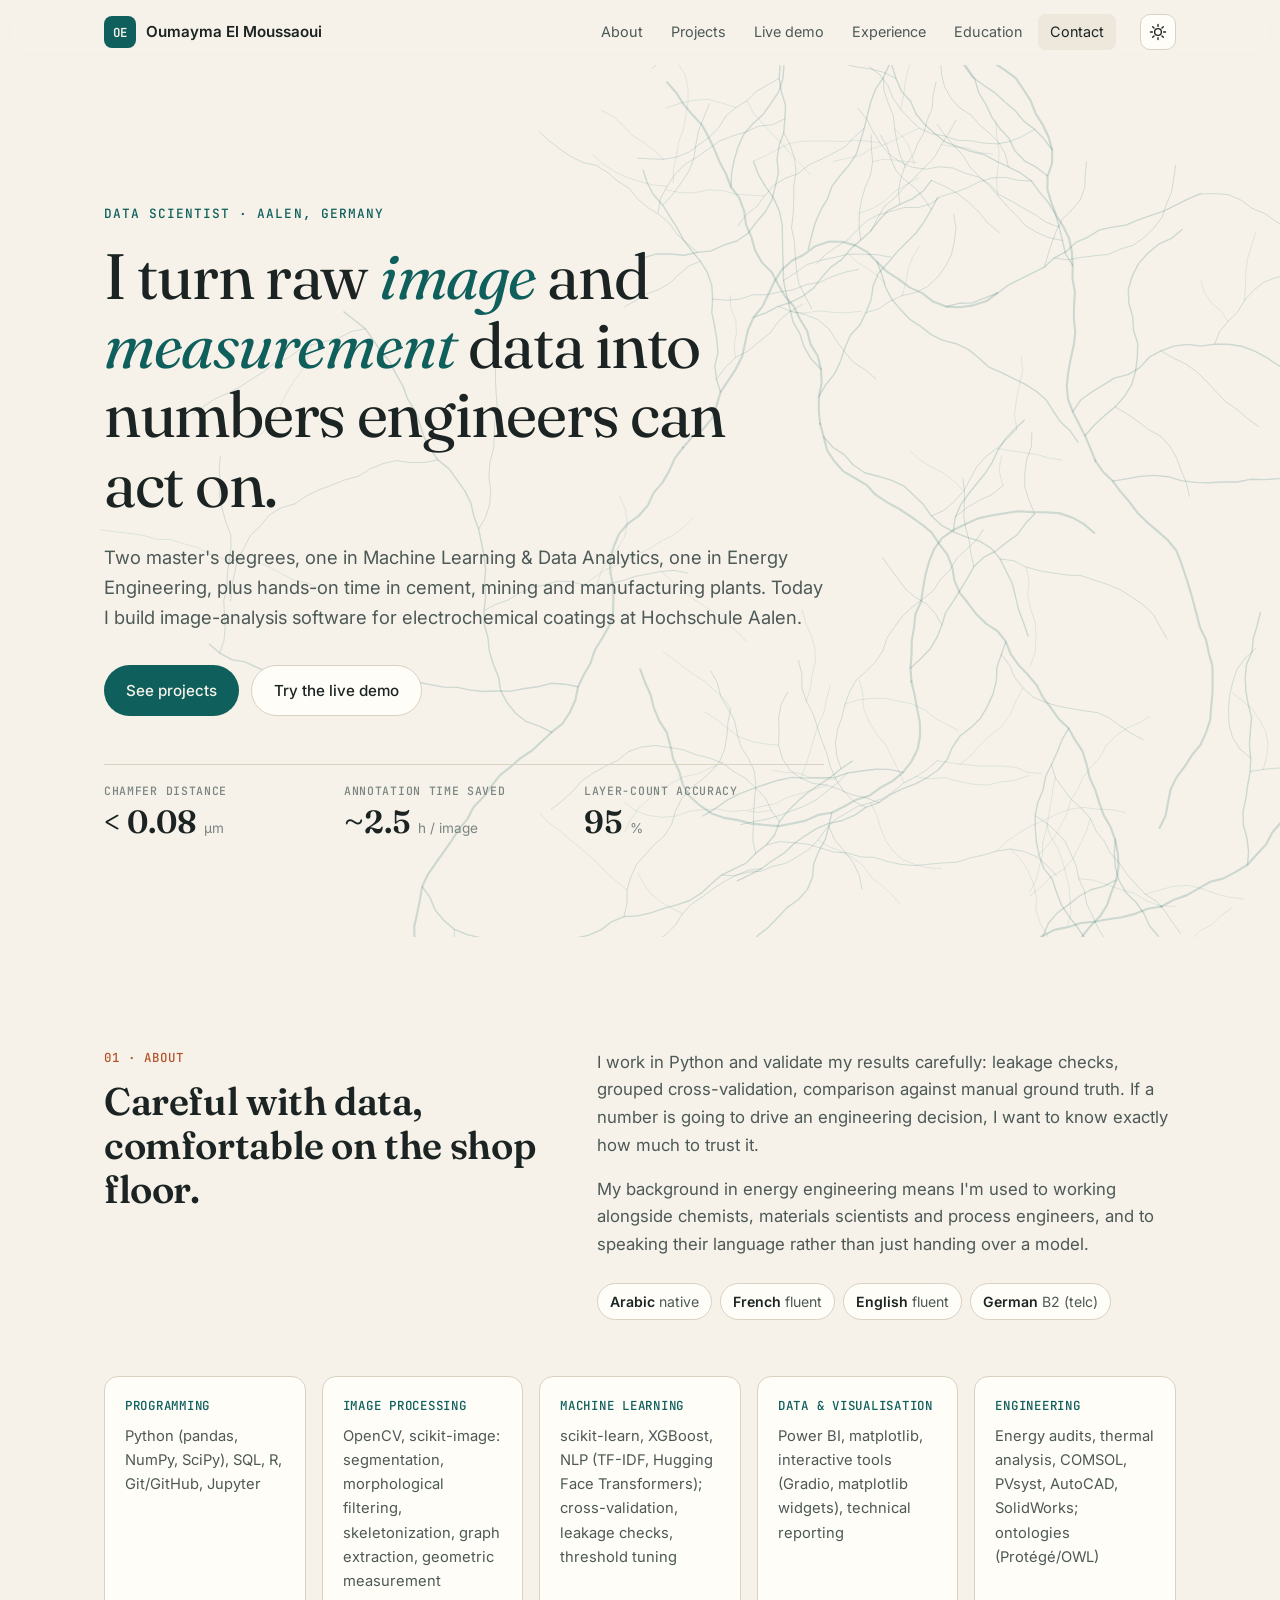
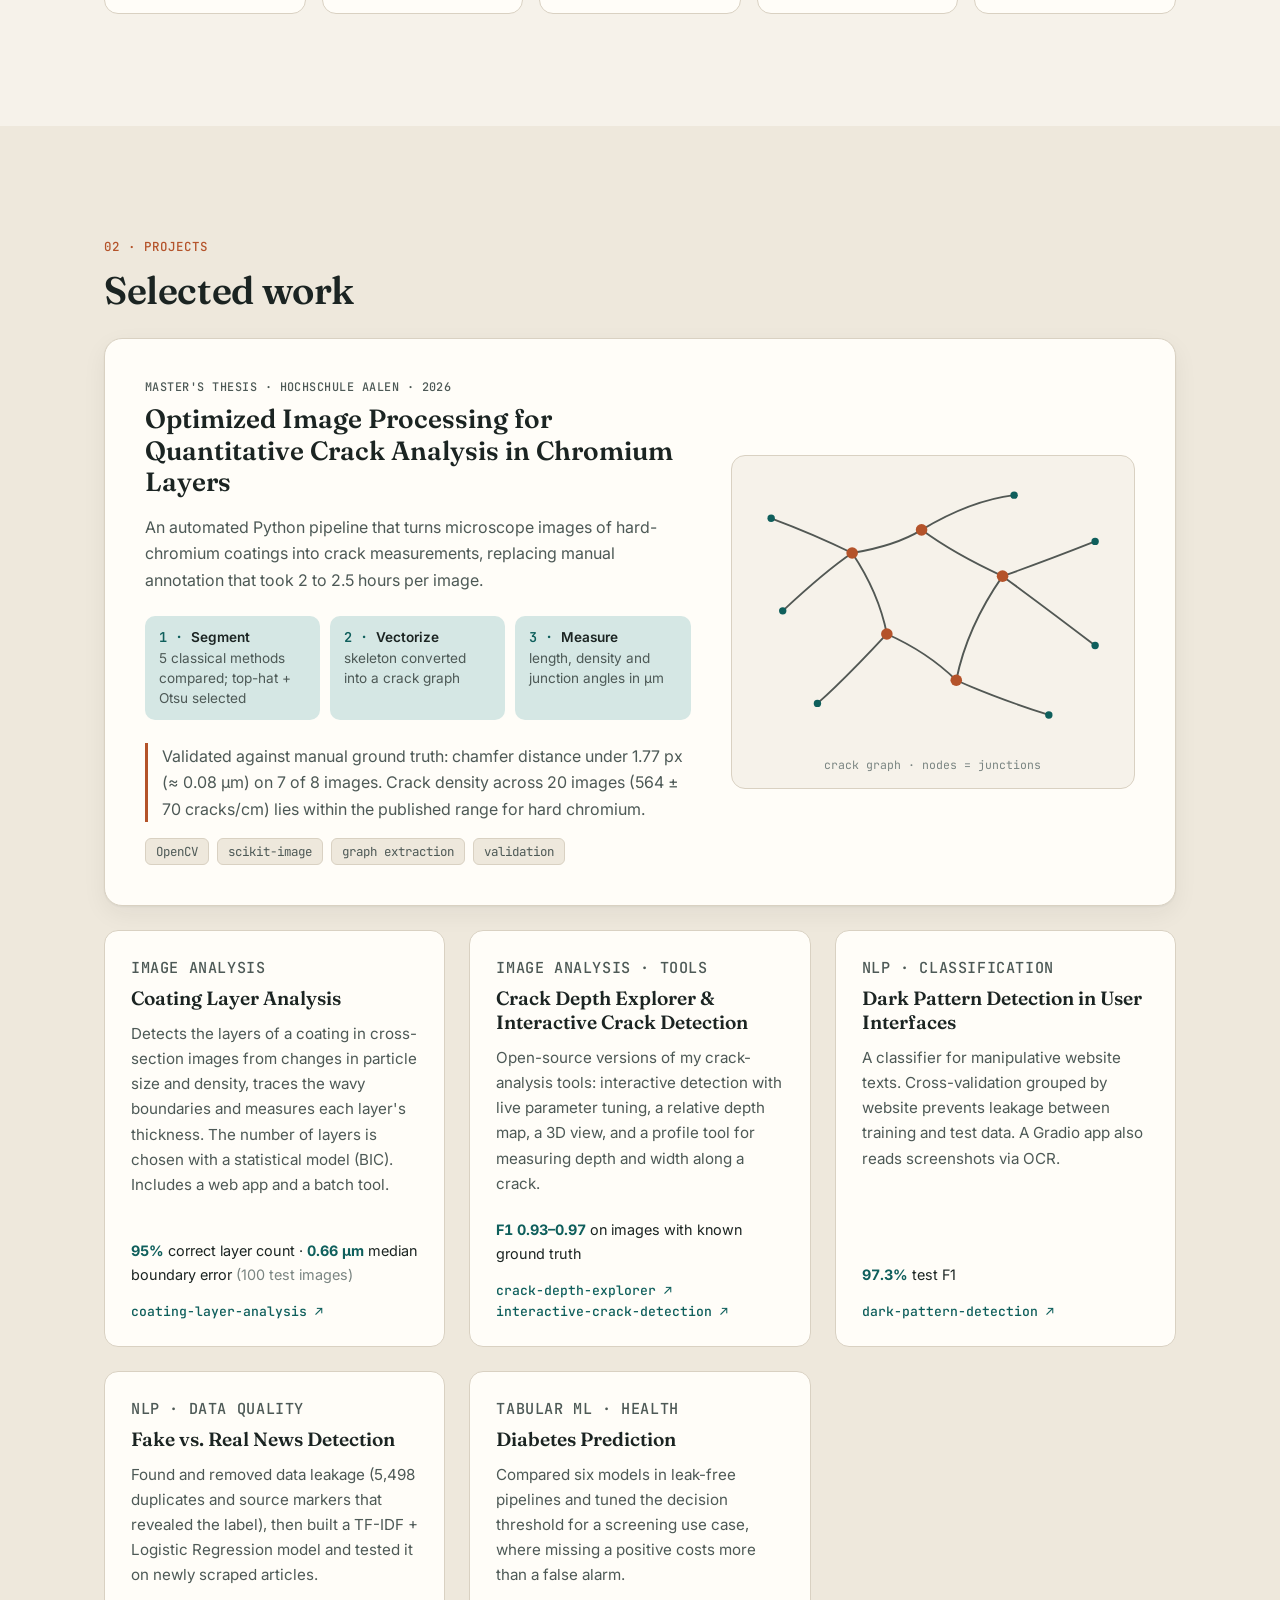
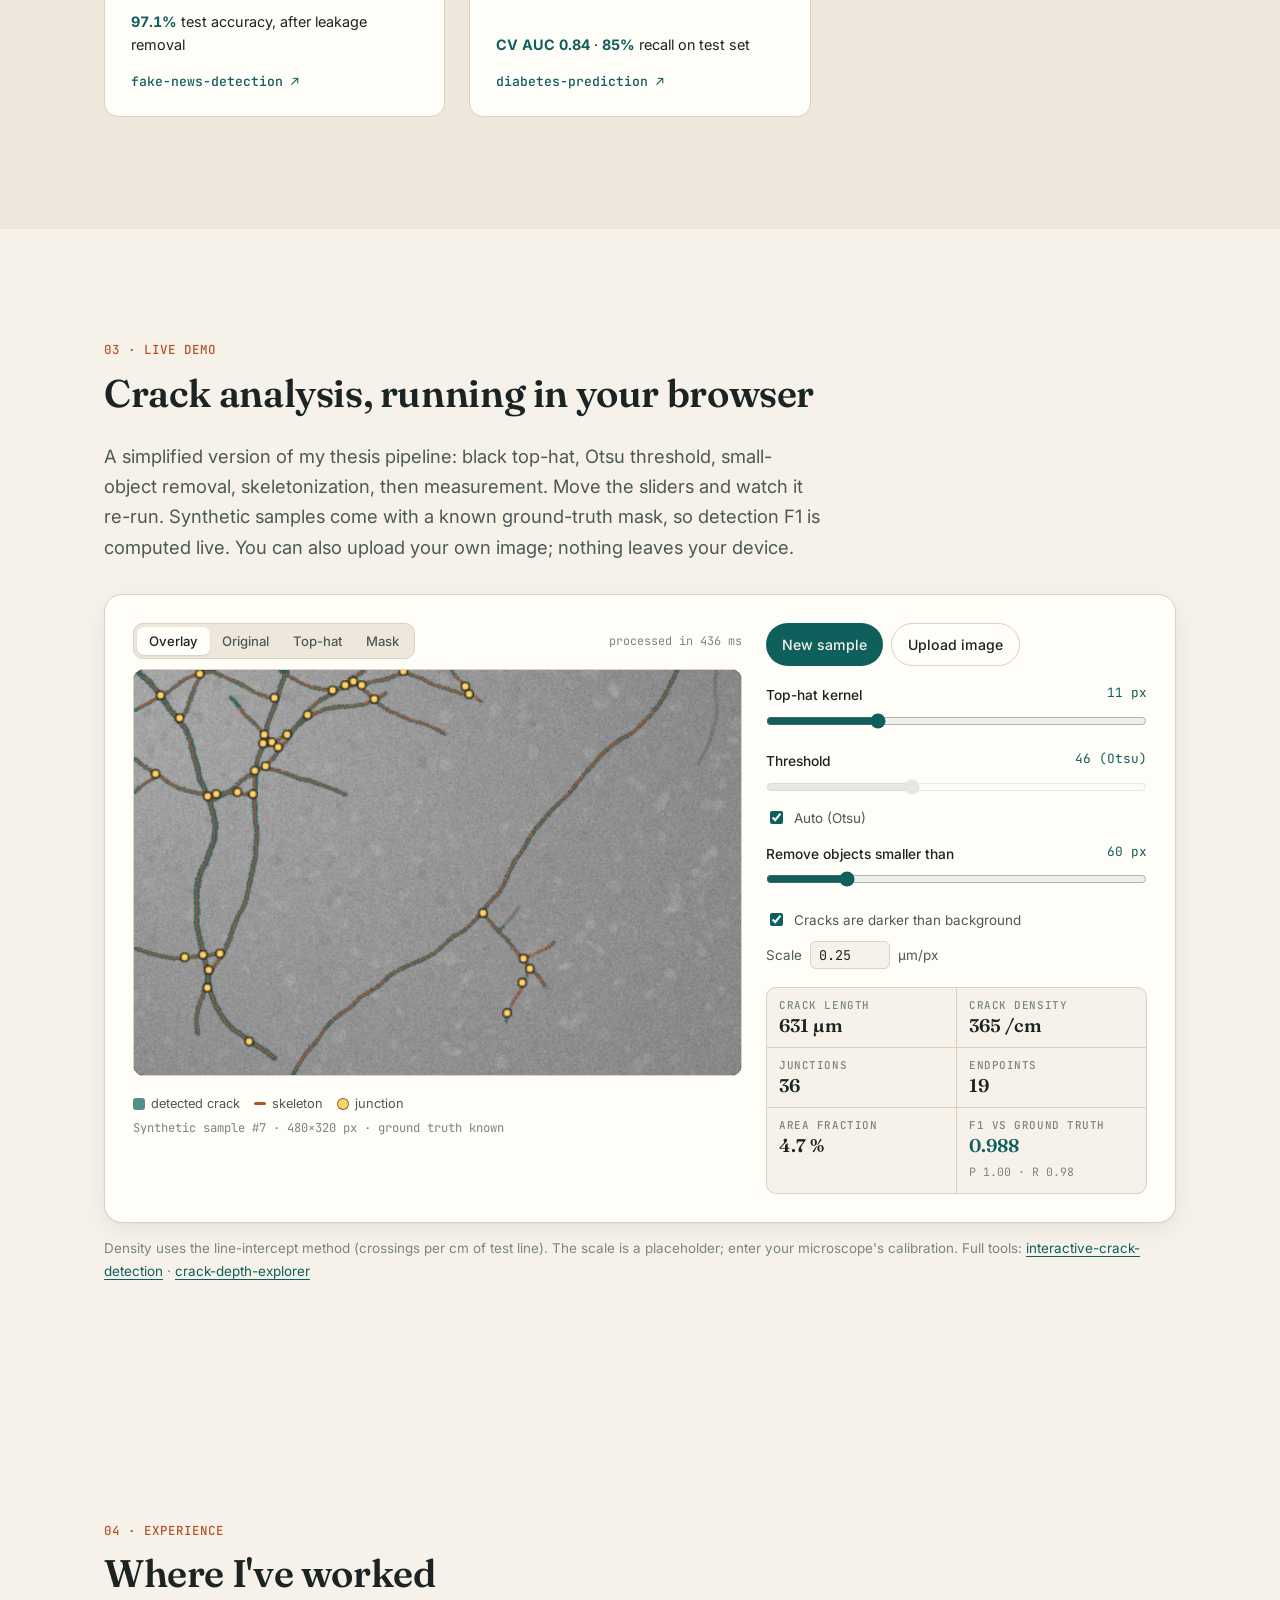
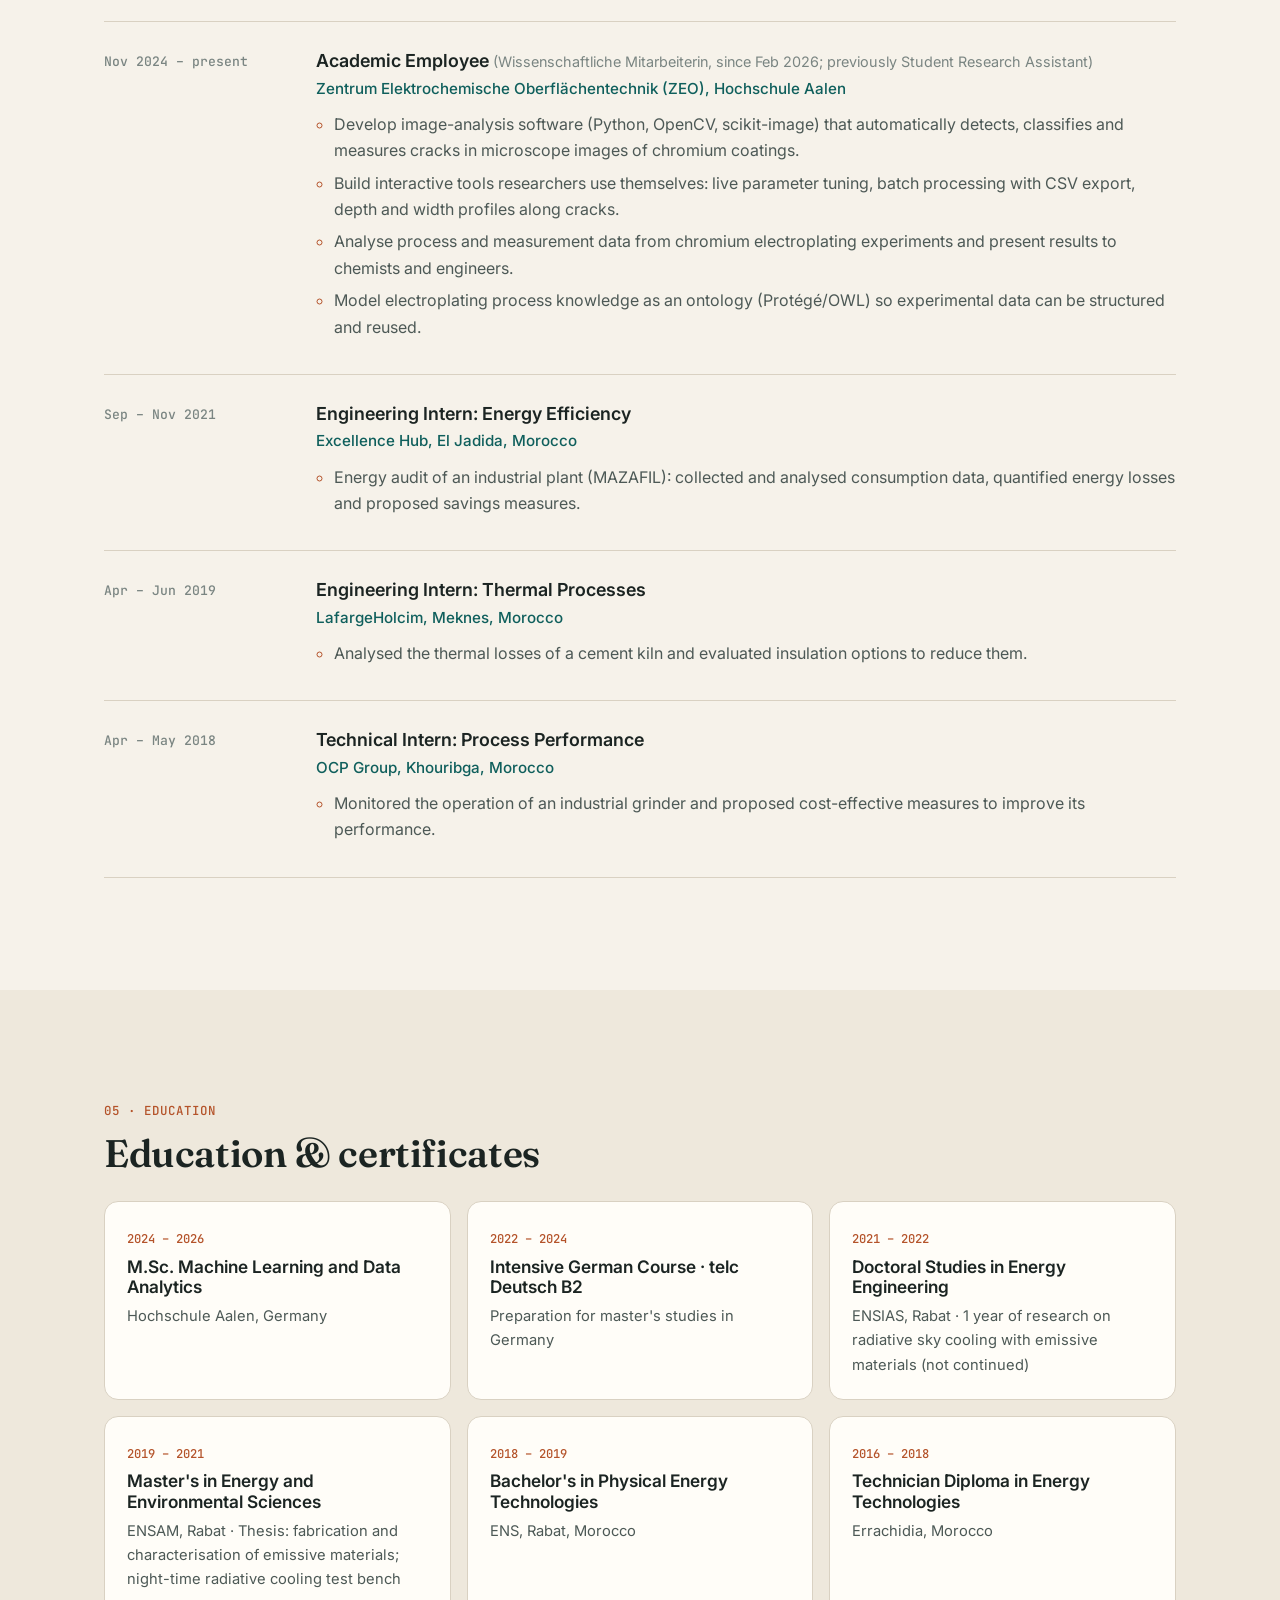
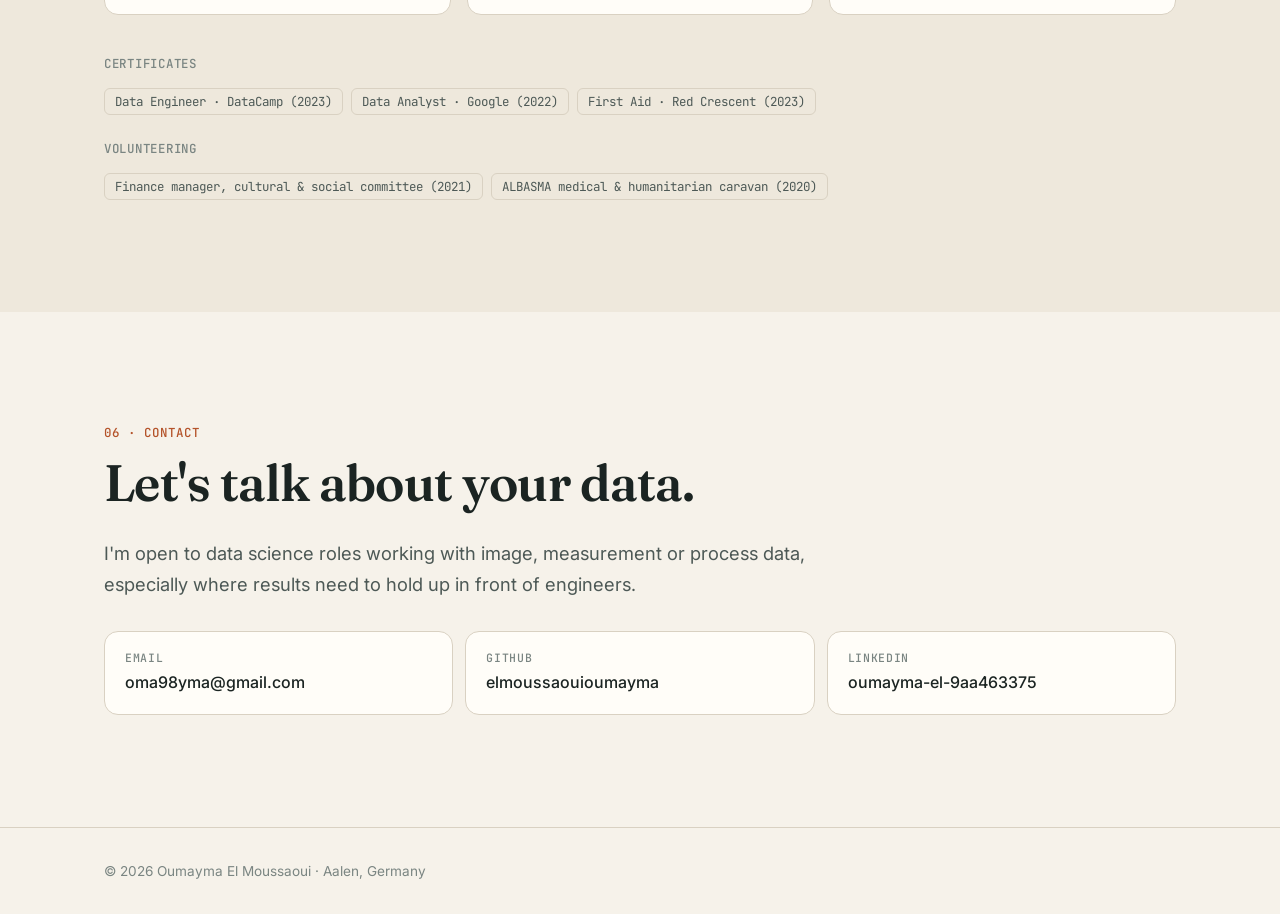
==== commit b2679af7: "Add live in-browser crack-analysis demo Interactive section that runs a simplified version of the th" ====
--- a/index.html
+++ b/index.html
@@ -27,6 +27,7 @@
         <ul class="nav-links">
           <li><a href="#about">About</a></li>
           <li><a href="#projects">Projects</a></li>
+          <li><a href="#demo">Live demo</a></li>
           <li><a href="#experience">Experience</a></li>
           <li><a href="#education">Education</a></li>
           <li><a href="#contact">Contact</a></li>
@@ -49,7 +50,7 @@
         <p class="lede">Two master's degrees, one in Machine Learning &amp; Data Analytics, one in Energy Engineering, plus hands-on time in cement, mining and manufacturing plants. Today I build image-analysis software for electrochemical coatings at Hochschule Aalen.</p>
         <div class="cta">
           <a class="btn btn-primary" href="#projects">See projects</a>
-          <a class="btn btn-ghost" href="mailto:oma98yma@gmail.com">Get in touch</a>
+          <a class="btn btn-ghost" href="#demo">Try the live demo</a>
         </div>
         <dl class="stats">
           <div><dt>Chamfer distance</dt><dd>&lt; 0.08 <span>µm</span></dd></div>
@@ -174,10 +175,74 @@
       </div>
     </section>
 
+
+    <!-- LIVE DEMO -->
+    <section class="section" id="demo">
+      <div class="wrap">
+        <p class="kicker">03 · Live demo</p>
+        <h2>Crack analysis, running in your browser</h2>
+        <p class="lede demo-lede">A simplified version of my thesis pipeline: black top-hat, Otsu threshold, small-object removal, skeletonization, then measurement. Move the sliders and watch it re-run. Synthetic samples come with a known ground-truth mask, so detection F1 is computed live. You can also upload your own image; nothing leaves your device.</p>
+
+        <div class="cd" id="crackDemo">
+          <div class="cd-stage">
+            <div class="cd-toolbar">
+              <div class="cd-views" role="group" aria-label="View">
+                <button type="button" data-view="overlay" aria-pressed="true">Overlay</button>
+                <button type="button" data-view="original" aria-pressed="false">Original</button>
+                <button type="button" data-view="tophat" aria-pressed="false">Top-hat</button>
+                <button type="button" data-view="mask" aria-pressed="false">Mask</button>
+              </div>
+              <span class="cd-time" id="cdTime"></span>
+            </div>
+            <canvas id="cdCanvas" width="480" height="320" aria-label="Crack detection result"></canvas>
+            <div class="cd-legend"><span class="lg lg-mask"></span>detected crack <span class="lg lg-skel"></span>skeleton <span class="lg lg-junc"></span>junction</div>
+            <p class="cd-source" id="cdSource">Loading…</p>
+          </div>
+
+          <div class="cd-panel">
+            <div class="cd-actions">
+              <button type="button" class="btn btn-primary btn-sm" id="cdNew">New sample</button>
+              <label class="btn btn-ghost btn-sm cd-upload">Upload image<input type="file" id="cdFile" accept="image/*"></label>
+            </div>
+
+            <div class="cd-ctl">
+              <label for="cdKernel">Top-hat kernel <output id="cdKernelOut"></output></label>
+              <input type="range" id="cdKernel" min="3" max="31" step="2" value="11">
+            </div>
+            <div class="cd-ctl">
+              <label for="cdThr">Threshold <output id="cdThrOut"></output></label>
+              <input type="range" id="cdThr" min="1" max="120" value="30">
+              <label class="cd-check"><input type="checkbox" id="cdAuto" checked> Auto (Otsu)</label>
+            </div>
+            <div class="cd-ctl">
+              <label for="cdMin">Remove objects smaller than <output id="cdMinOut"></output></label>
+              <input type="range" id="cdMin" min="0" max="300" step="5" value="60">
+            </div>
+            <div class="cd-row">
+              <label class="cd-check"><input type="checkbox" id="cdDark" checked> Cracks are darker than background</label>
+            </div>
+            <div class="cd-row">
+              <label for="cdScale" class="cd-scale">Scale <input type="number" id="cdScale" value="0.25" min="0.001" step="0.01" inputmode="decimal"> µm/px</label>
+            </div>
+
+            <dl class="cd-metrics">
+              <div><dt>Crack length</dt><dd id="mLen">–</dd></div>
+              <div><dt>Crack density</dt><dd id="mDens">–</dd></div>
+              <div><dt>Junctions</dt><dd id="mJunc">–</dd></div>
+              <div><dt>Endpoints</dt><dd id="mEnds">–</dd></div>
+              <div><dt>Area fraction</dt><dd id="mArea">–</dd></div>
+              <div class="f1"><dt>F1 vs ground truth</dt><dd id="mF1">–</dd><small id="mF1Sub"></small></div>
+            </dl>
+          </div>
+        </div>
+        <p class="cd-note">Density uses the line-intercept method (crossings per cm of test line). The scale is a placeholder; enter your microscope's calibration. Full tools: <a href="https://github.com/elmoussaouioumayma/interactive-crack-detection" target="_blank" rel="noopener">interactive-crack-detection</a> · <a href="https://github.com/elmoussaouioumayma/crack-depth-explorer" target="_blank" rel="noopener">crack-depth-explorer</a></p>
+      </div>
+    </section>
+
     <!-- EXPERIENCE -->
     <section class="section" id="experience">
       <div class="wrap">
-        <p class="kicker">03 · Experience</p>
+        <p class="kicker">04 · Experience</p>
         <h2>Where I've worked</h2>
         <ol class="timeline">
           <li>
@@ -224,7 +289,7 @@
     <!-- EDUCATION -->
     <section class="section alt" id="education">
       <div class="wrap">
-        <p class="kicker">04 · Education</p>
+        <p class="kicker">05 · Education</p>
         <h2>Education &amp; certificates</h2>
         <div class="edu">
           <div class="edu-item">
@@ -278,7 +343,7 @@
     <!-- CONTACT -->
     <section class="section contact" id="contact">
       <div class="wrap">
-        <p class="kicker">05 · Contact</p>
+        <p class="kicker">06 · Contact</p>
         <h2>Let's talk about your data.</h2>
         <p class="lede">I'm open to data science roles working with image, measurement or process data, especially where results need to hold up in front of engineers.</p>
         <ul class="contact-links">
@@ -295,5 +360,6 @@
   </footer>
 
   <script src="assets/main.js"></script>
+  <script src="assets/crack-demo.js"></script>
 </body>
 </html>
--- a/assets/style.css
+++ b/assets/style.css
@@ -223,3 +223,43 @@
   .reveal { opacity: 1; transform: none; transition: none; }
   .card, .btn, .contact-links a { transition: none; }
 }
+
+/* LIVE DEMO */
+.demo-lede { margin-bottom: 2rem; }
+.btn-sm { padding: 9px 16px; font-size: .88rem; cursor: pointer; border: 0; font-family: inherit; }
+.btn-ghost.btn-sm { border: 1px solid var(--line); }
+.cd { display: grid; grid-template-columns: minmax(0, 1.6fr) minmax(0, 1fr); gap: 24px; padding: clamp(16px, 3vw, 28px); background: var(--surface); border: 1px solid var(--line); border-radius: calc(var(--radius) + 4px); box-shadow: var(--shadow); }
+@media (max-width: 900px) { .cd { grid-template-columns: 1fr; } }
+.cd-toolbar { display: flex; flex-wrap: wrap; align-items: center; justify-content: space-between; gap: 8px; margin-bottom: 10px; }
+.cd-views { display: inline-flex; flex-wrap: wrap; padding: 3px; background: var(--bg-alt); border: 1px solid var(--line); border-radius: 10px; }
+.cd-views button { border: 0; background: transparent; color: var(--ink-soft); font: 500 .82rem var(--sans); padding: 6px 12px; border-radius: 7px; cursor: pointer; }
+.cd-views button[aria-pressed="true"] { background: var(--surface); color: var(--ink); box-shadow: 0 1px 2px rgba(0,0,0,.12); }
+.cd-time { font: .74rem var(--mono); color: var(--muted); }
+#cdCanvas { width: 100%; height: auto; border-radius: 10px; background: #000; image-rendering: auto; border: 1px solid var(--line); }
+.cd-legend { display: flex; flex-wrap: wrap; align-items: center; gap: 6px 14px; font-size: .8rem; color: var(--ink-soft); margin-top: 10px; }
+.lg { display: inline-block; width: 12px; height: 12px; border-radius: 3px; margin-right: -8px; vertical-align: -1px; }
+.lg-mask { background: var(--accent); opacity: .7; }
+.lg-skel { background: var(--warm); height: 3px; }
+.lg-junc { background: #ffd166; border-radius: 50%; border: 1px solid rgba(0,0,0,.5); }
+.cd-source { font: .76rem var(--mono); color: var(--muted); margin: 6px 0 0; word-break: break-word; }
+.cd-actions { display: flex; flex-wrap: wrap; gap: 8px; margin-bottom: 18px; }
+.cd-upload { position: relative; overflow: hidden; color: var(--ink); }
+.cd-upload input { position: absolute; inset: 0; opacity: 0; cursor: pointer; }
+.cd-upload:focus-within { outline: 2px solid var(--accent); outline-offset: 3px; }
+.cd-ctl { margin-bottom: 14px; }
+.cd-ctl > label:not(.cd-check) { display: flex; justify-content: space-between; gap: 8px; font-size: .86rem; font-weight: 500; }
+.cd-ctl output { font: .8rem var(--mono); color: var(--accent); }
+.cd input[type=range] { width: 100%; accent-color: var(--accent); margin: 6px 0 0; }
+.cd input[type=range]:disabled { opacity: .45; }
+.cd-check { display: flex; align-items: center; gap: 8px; font-size: .84rem; color: var(--ink-soft); margin-top: 4px; cursor: pointer; }
+.cd-check input { accent-color: var(--accent); }
+.cd-row { margin-bottom: 10px; }
+.cd-scale { font-size: .84rem; color: var(--ink-soft); }
+.cd-scale input { width: 80px; margin: 0 4px; padding: 4px 8px; font: .84rem var(--mono); color: var(--ink); background: var(--bg); border: 1px solid var(--line); border-radius: 6px; }
+.cd-metrics { display: grid; grid-template-columns: 1fr 1fr; gap: 1px; margin: 18px 0 0; background: var(--line); border: 1px solid var(--line); border-radius: 10px; overflow: hidden; }
+.cd-metrics div { background: var(--bg); padding: 10px 12px; }
+.cd-metrics dt { font: 500 .68rem var(--mono); text-transform: uppercase; letter-spacing: .05em; color: var(--muted); }
+.cd-metrics dd { margin: 2px 0 0; font: 600 1.15rem var(--serif); font-variant-numeric: tabular-nums; }
+.cd-metrics .f1 dd { color: var(--accent); }
+.cd-metrics small { font: .72rem var(--mono); color: var(--muted); }
+.cd-note { font-size: .84rem; color: var(--muted); margin-top: 14px; }
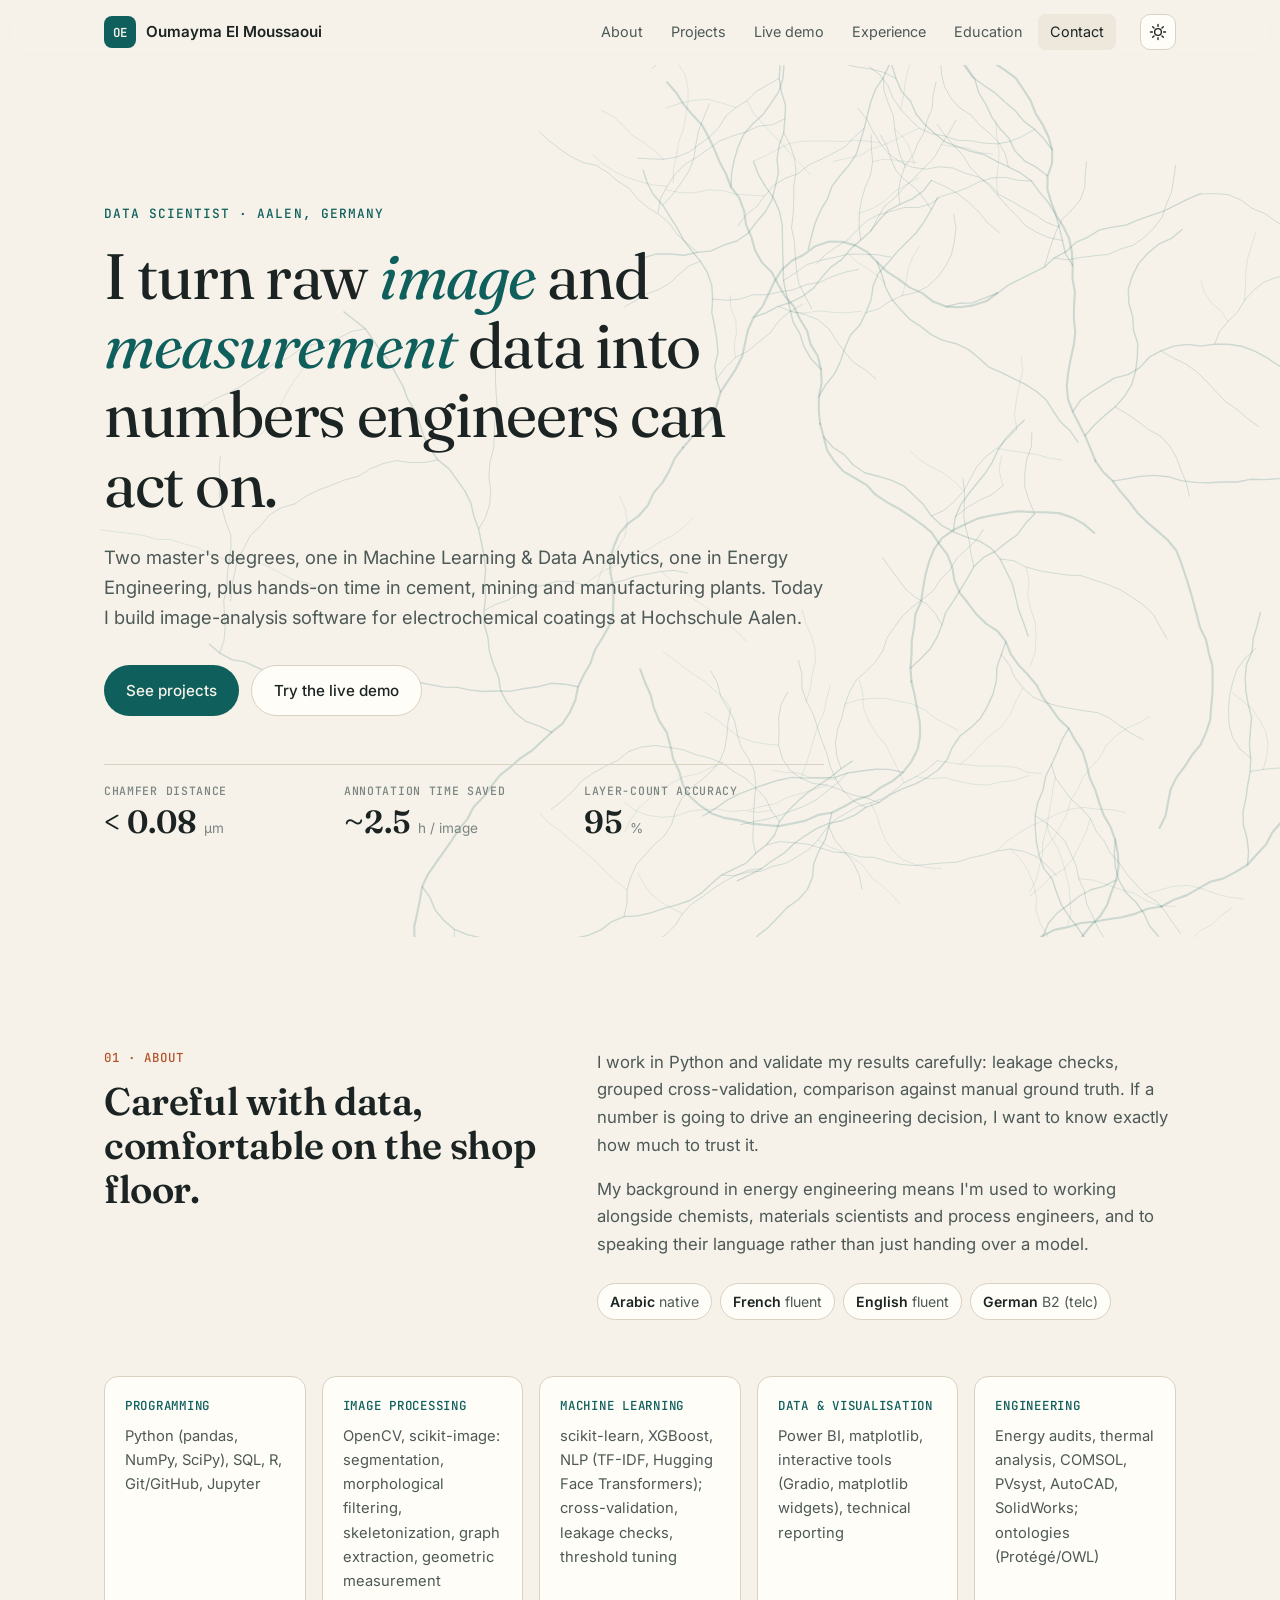
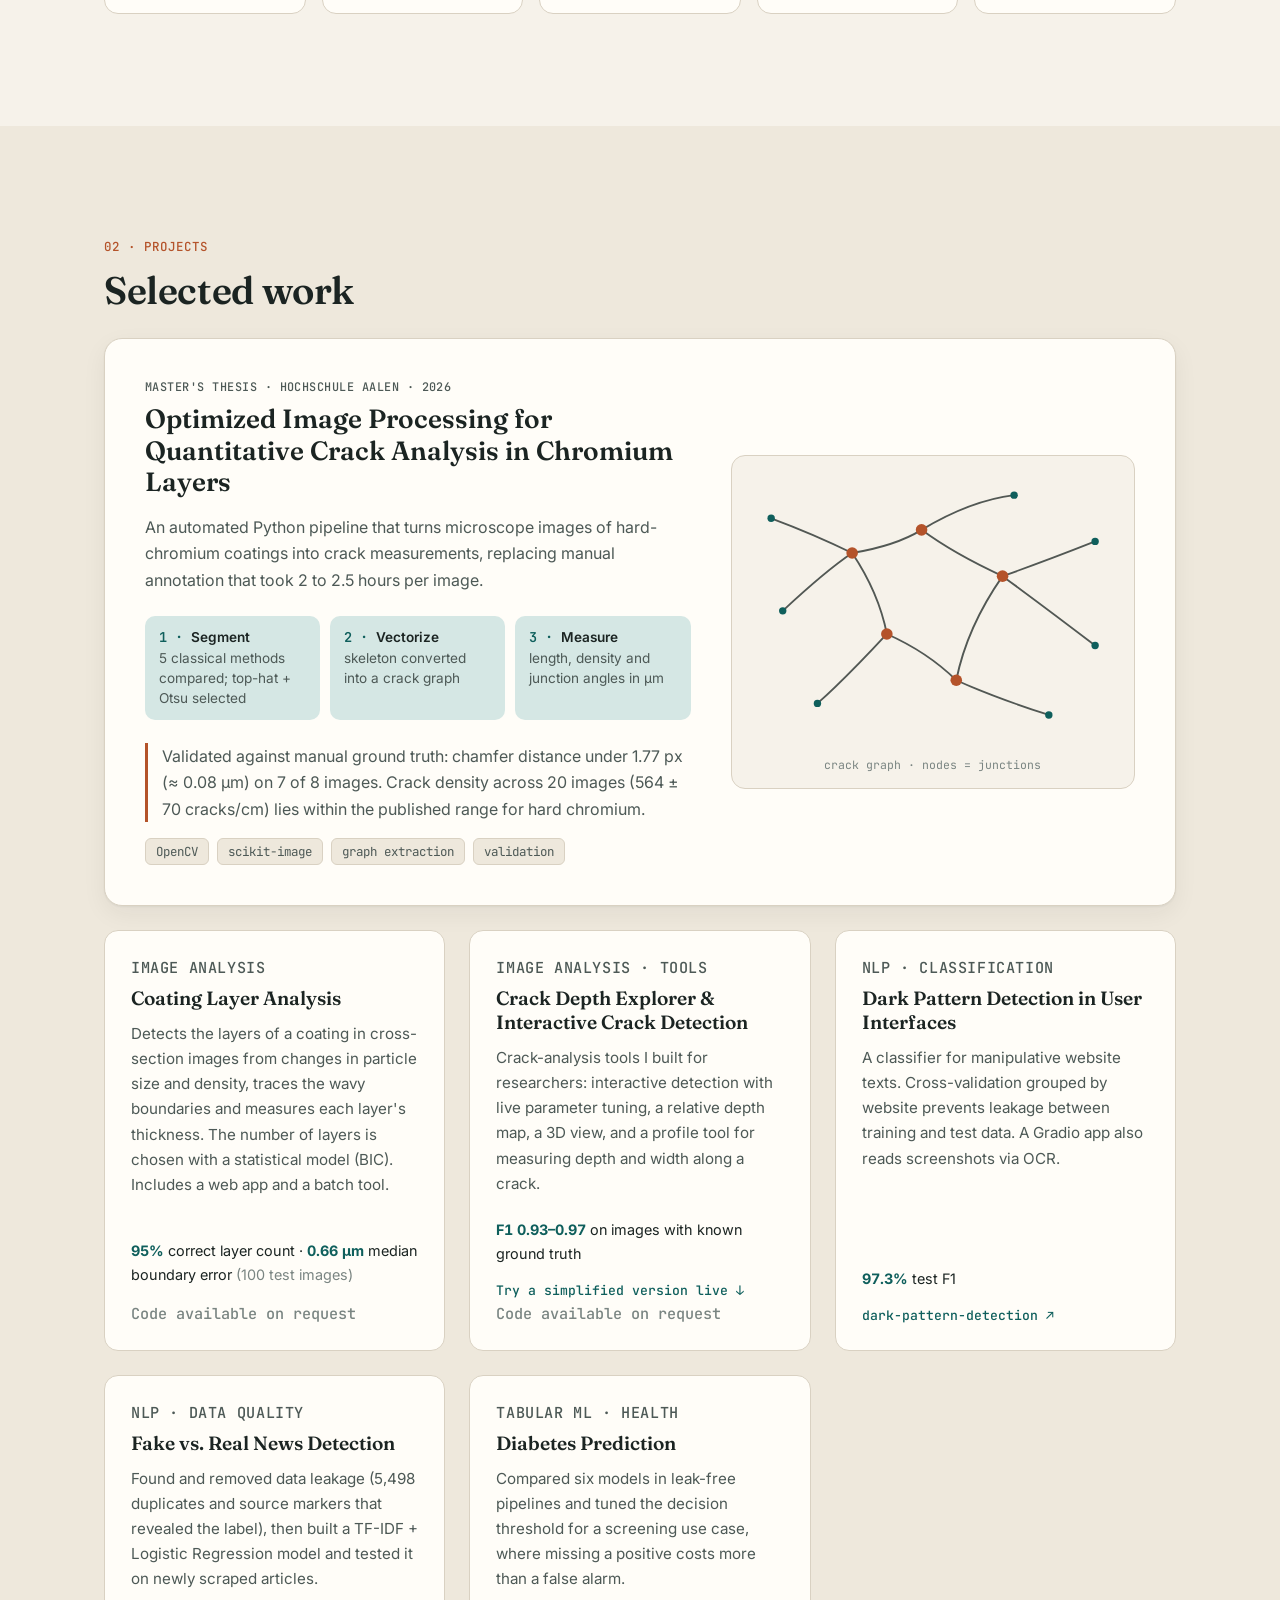
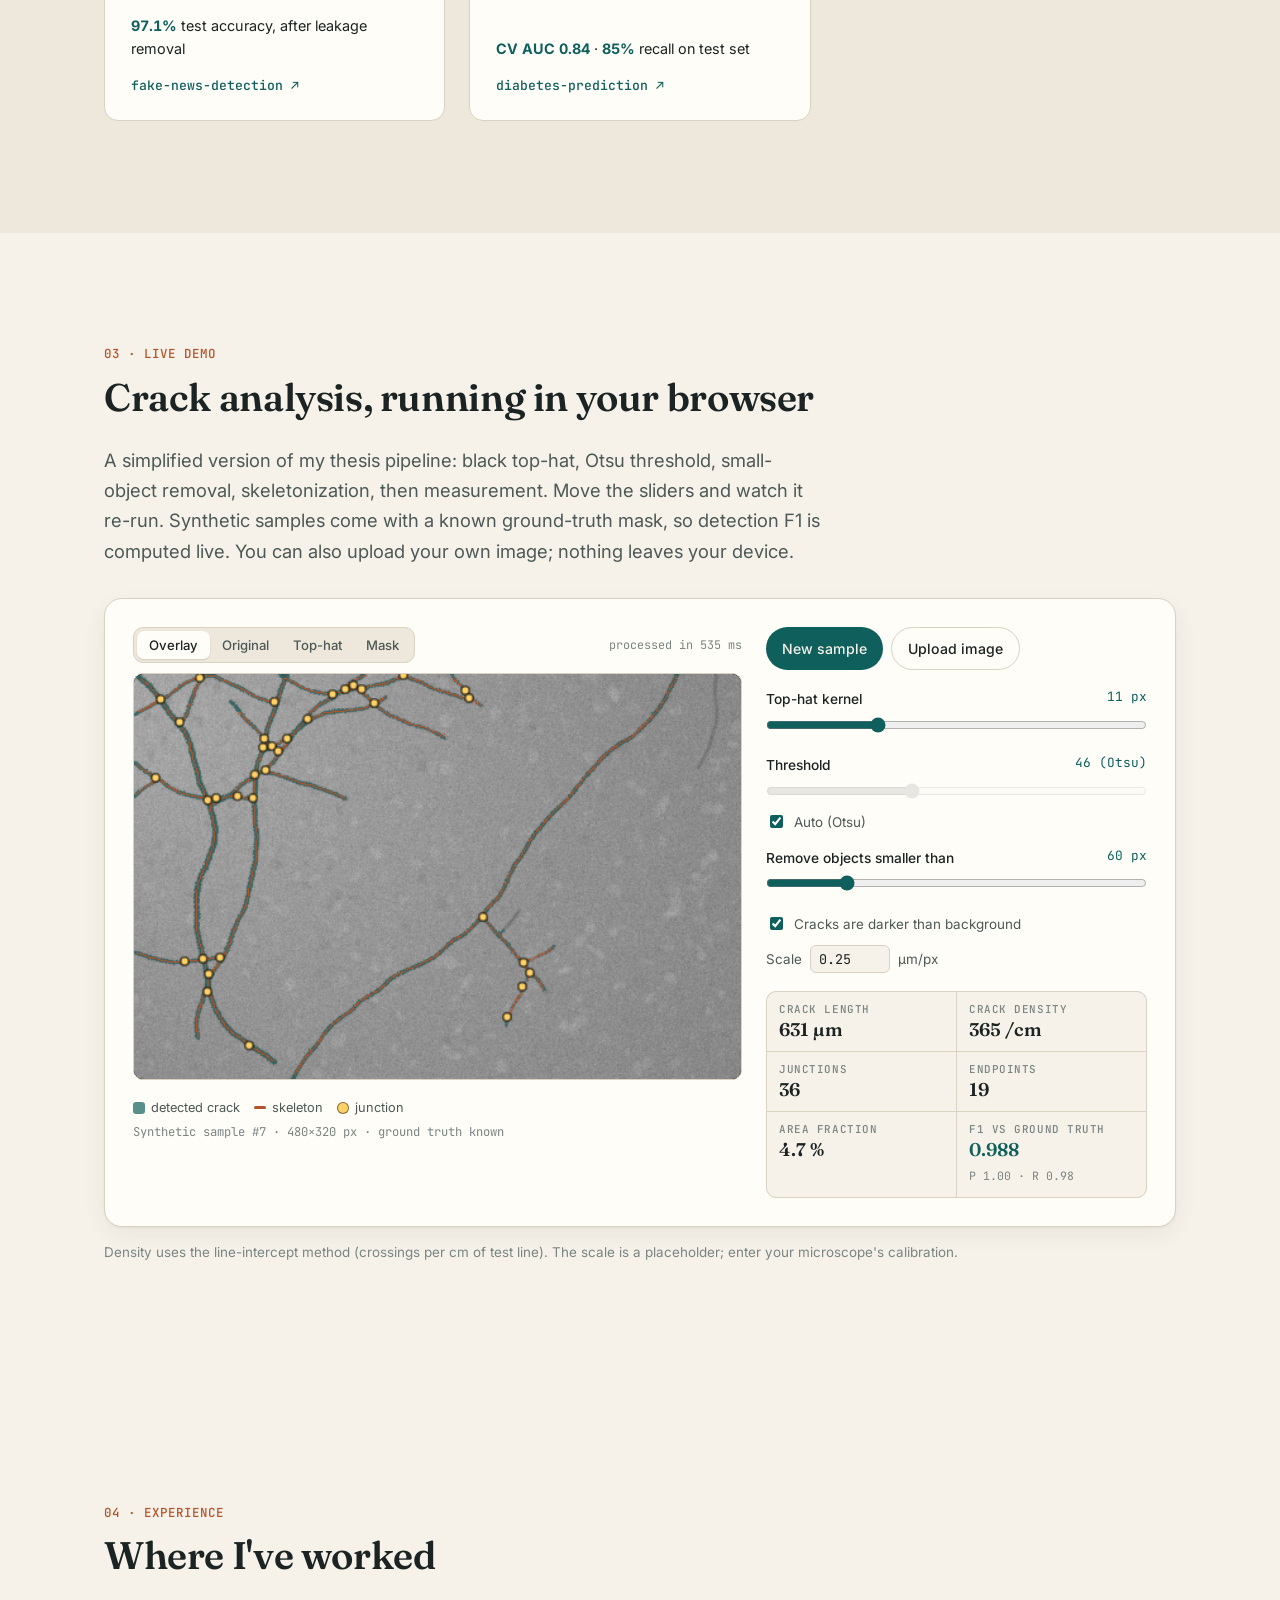
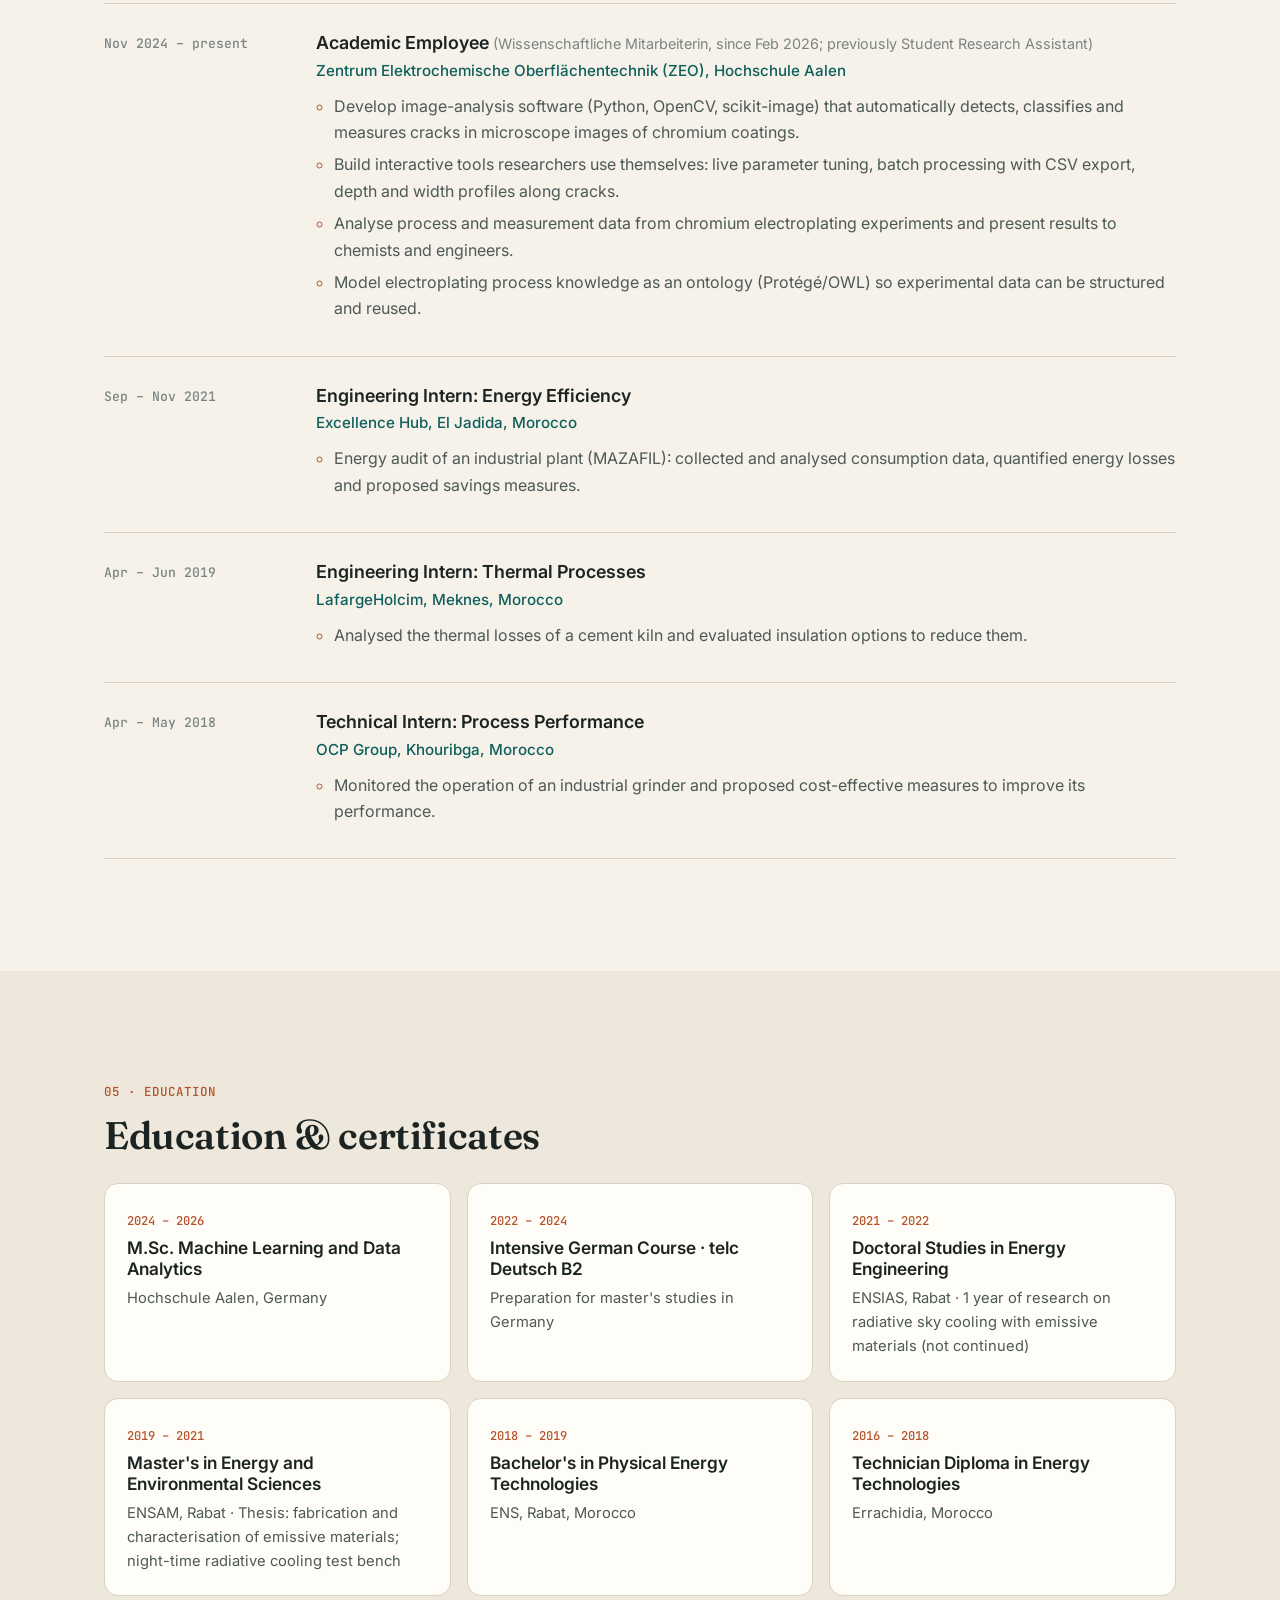
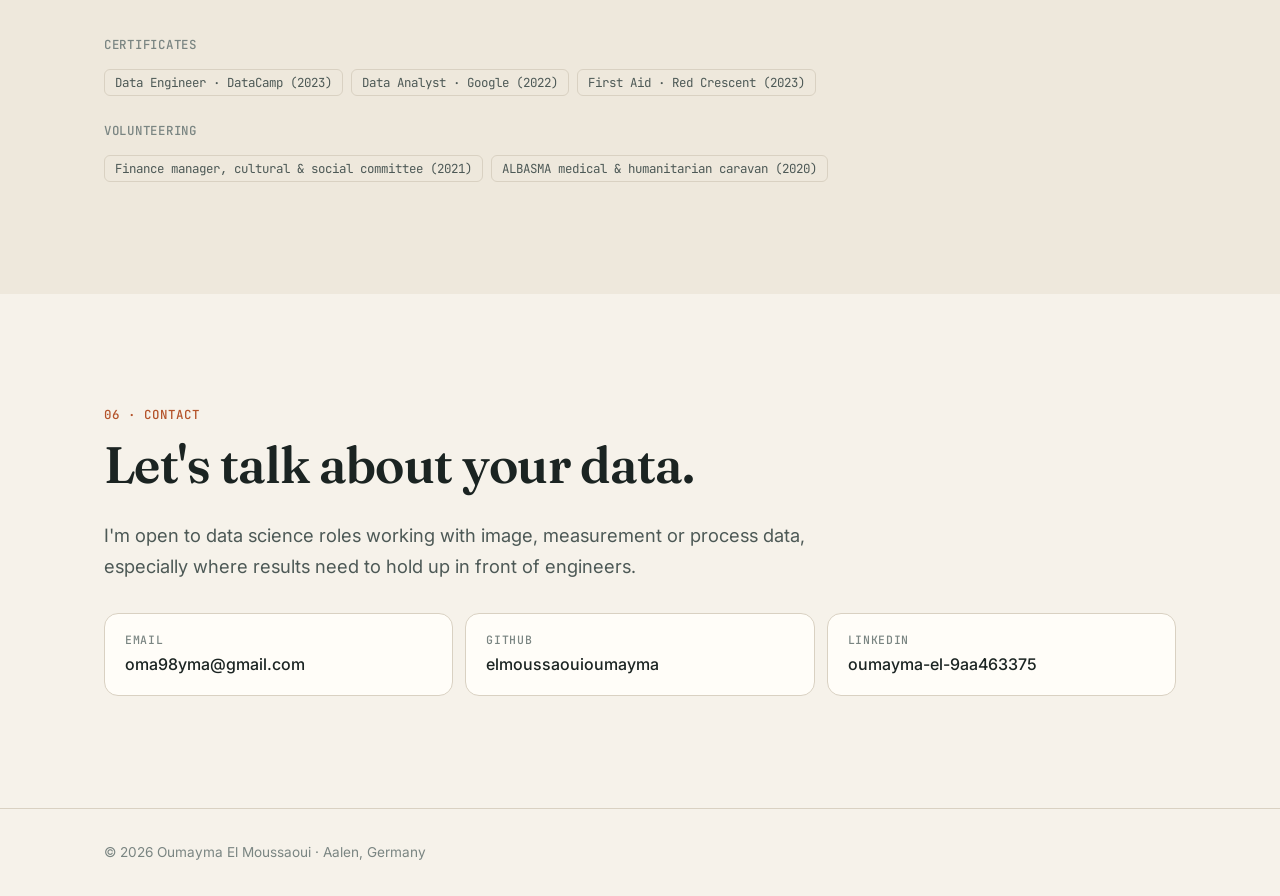
==== commit ece22583: "Remove links to deleted repositories coating-layer-analysis, crack-depth-explorer and interactive-cr" ====
--- a/index.html
+++ b/index.html
@@ -134,18 +134,16 @@
             <h3>Coating Layer Analysis</h3>
             <p>Detects the layers of a coating in cross-section images from changes in particle size and density, traces the wavy boundaries and measures each layer's thickness. The number of layers is chosen with a statistical model (BIC). Includes a web app and a batch tool.</p>
             <p class="metric"><strong>95%</strong> correct layer count · <strong>0.66 µm</strong> median boundary error <span>(100 test images)</span></p>
-            <a class="repo" href="https://github.com/elmoussaouioumayma/coating-layer-analysis" target="_blank" rel="noopener">coating-layer-analysis ↗</a>
+            <p class="repo-private">Code available on request</p>
           </article>
 
           <article class="card">
             <p class="tag">Image analysis · Tools</p>
             <h3>Crack Depth Explorer &amp; Interactive Crack Detection</h3>
-            <p>Open-source versions of my crack-analysis tools: interactive detection with live parameter tuning, a relative depth map, a 3D view, and a profile tool for measuring depth and width along a crack.</p>
+            <p>Crack-analysis tools I built for researchers: interactive detection with live parameter tuning, a relative depth map, a 3D view, and a profile tool for measuring depth and width along a crack.</p>
             <p class="metric"><strong>F1 0.93–0.97</strong> on images with known ground truth</p>
-            <div class="repo-row">
-              <a class="repo" href="https://github.com/elmoussaouioumayma/crack-depth-explorer" target="_blank" rel="noopener">crack-depth-explorer ↗</a>
-              <a class="repo" href="https://github.com/elmoussaouioumayma/interactive-crack-detection" target="_blank" rel="noopener">interactive-crack-detection ↗</a>
-            </div>
+            <p class="repo-row"><a class="repo" href="#demo">Try a simplified version live ↓</a></p>
+            <p class="repo-private">Code available on request</p>
           </article>
 
           <article class="card">
@@ -235,7 +233,7 @@
             </dl>
           </div>
         </div>
-        <p class="cd-note">Density uses the line-intercept method (crossings per cm of test line). The scale is a placeholder; enter your microscope's calibration. Full tools: <a href="https://github.com/elmoussaouioumayma/interactive-crack-detection" target="_blank" rel="noopener">interactive-crack-detection</a> · <a href="https://github.com/elmoussaouioumayma/crack-depth-explorer" target="_blank" rel="noopener">crack-depth-explorer</a></p>
+        <p class="cd-note">Density uses the line-intercept method (crossings per cm of test line). The scale is a placeholder; enter your microscope's calibration.</p>
       </div>
     </section>
 
--- a/assets/style.css
+++ b/assets/style.css
@@ -263,3 +263,5 @@
 .cd-metrics .f1 dd { color: var(--accent); }
 .cd-metrics small { font: .72rem var(--mono); color: var(--muted); }
 .cd-note { font-size: .84rem; color: var(--muted); margin-top: 14px; }
+.repo-private { margin: 0 !important; font: 500 .8rem var(--mono); color: var(--muted) !important; }
+.repo-row { margin: 0 0 4px; }
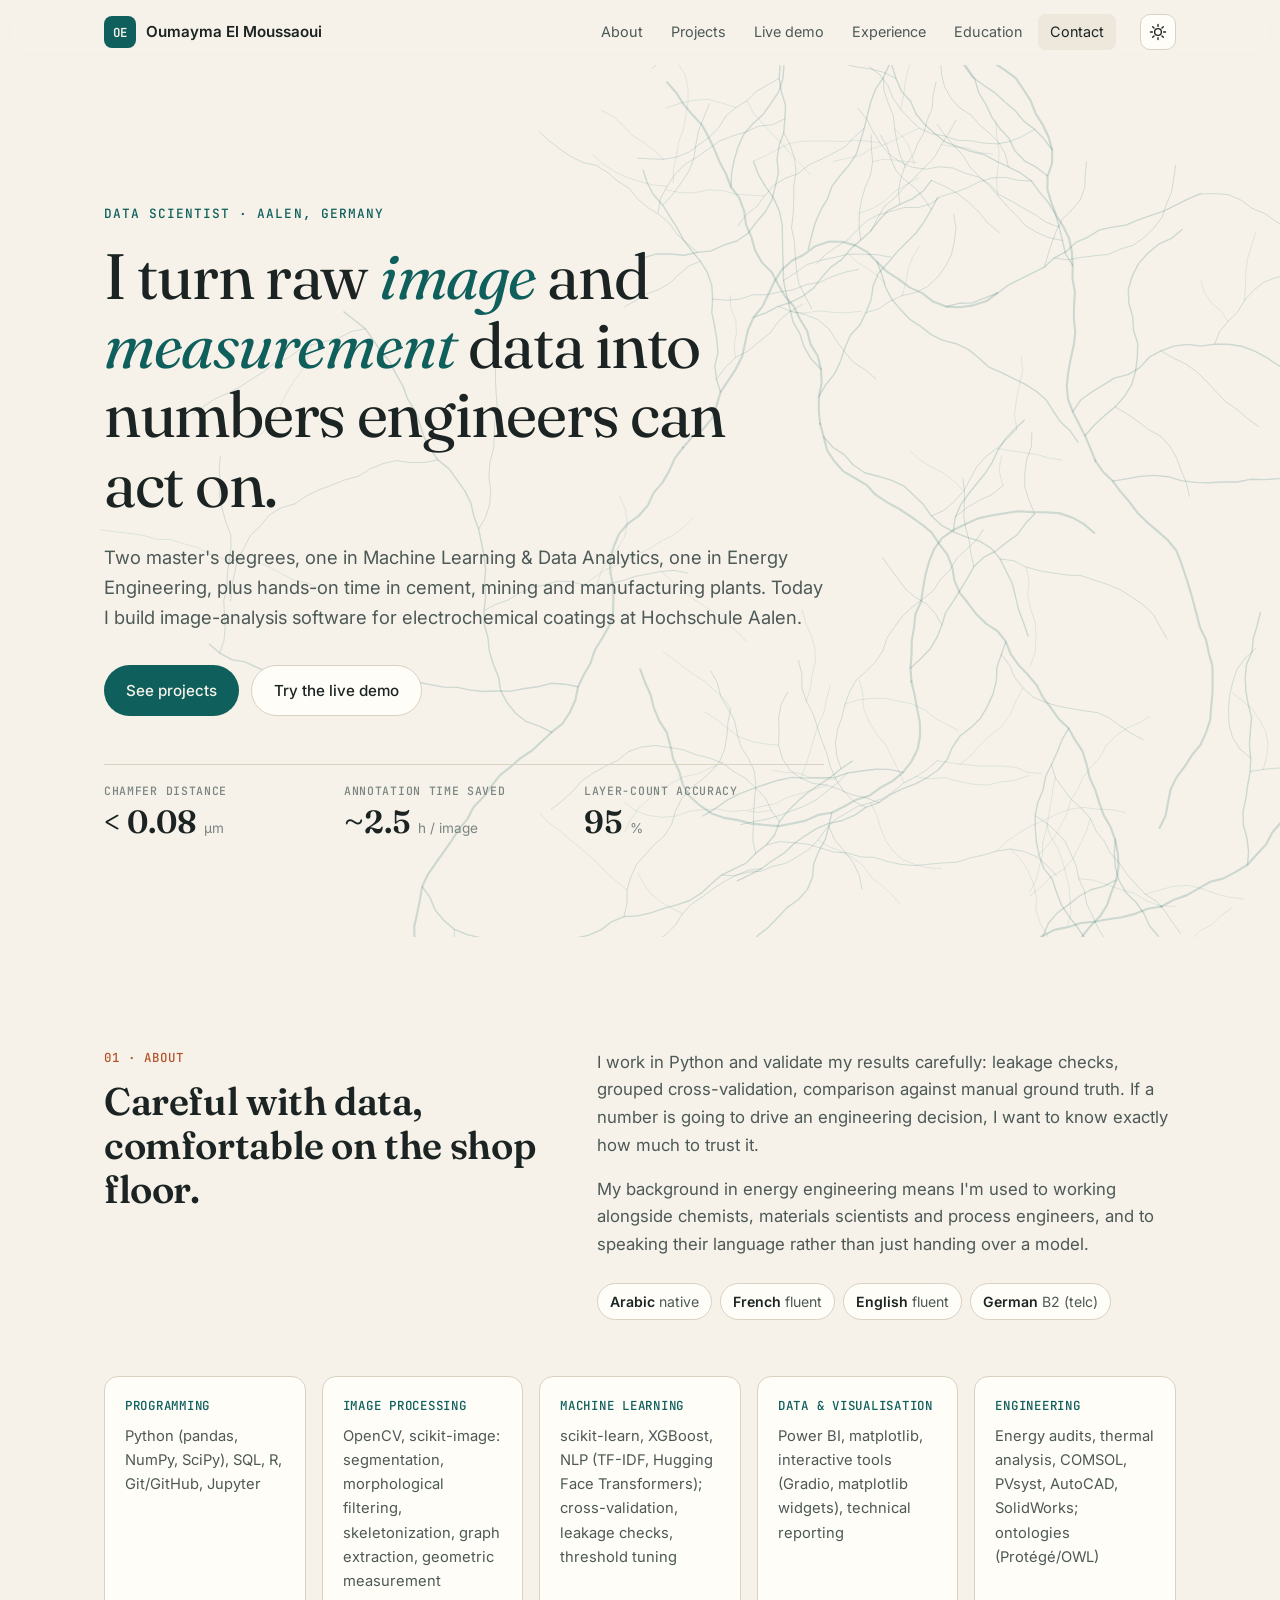
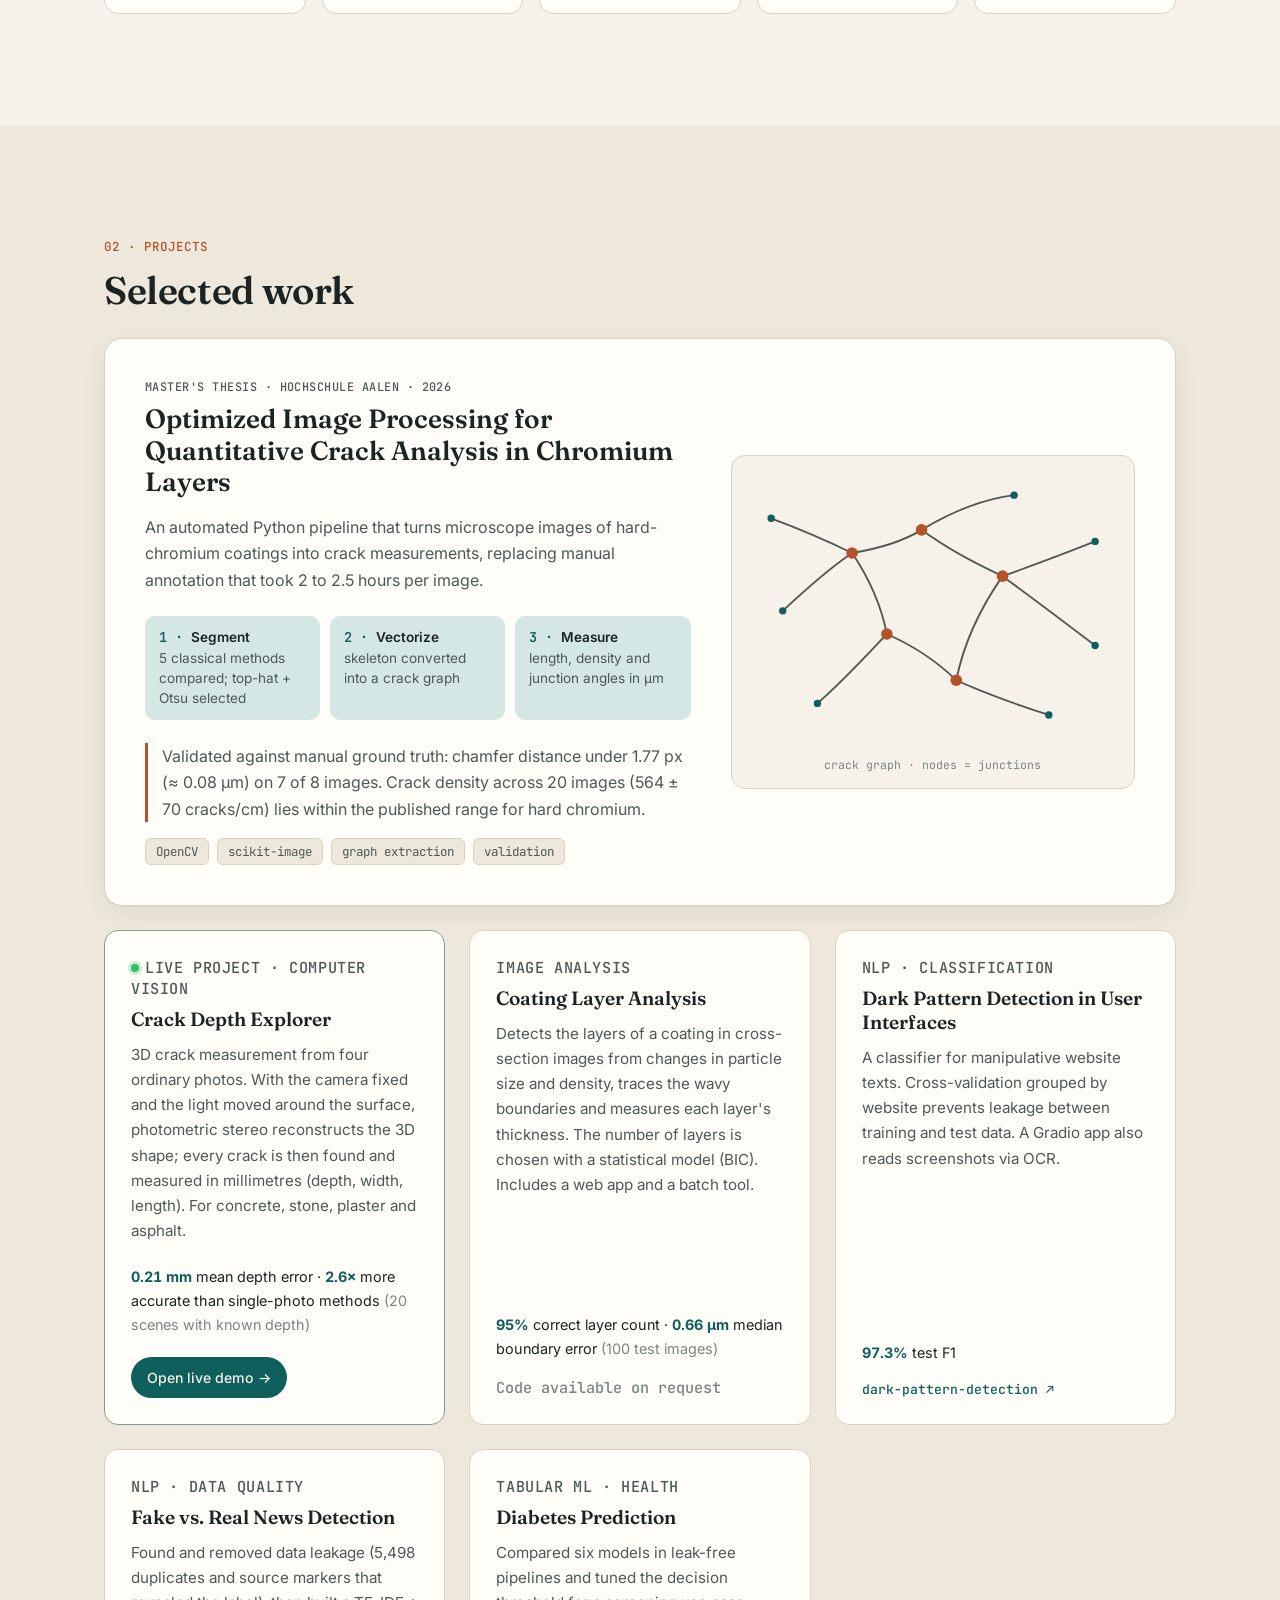
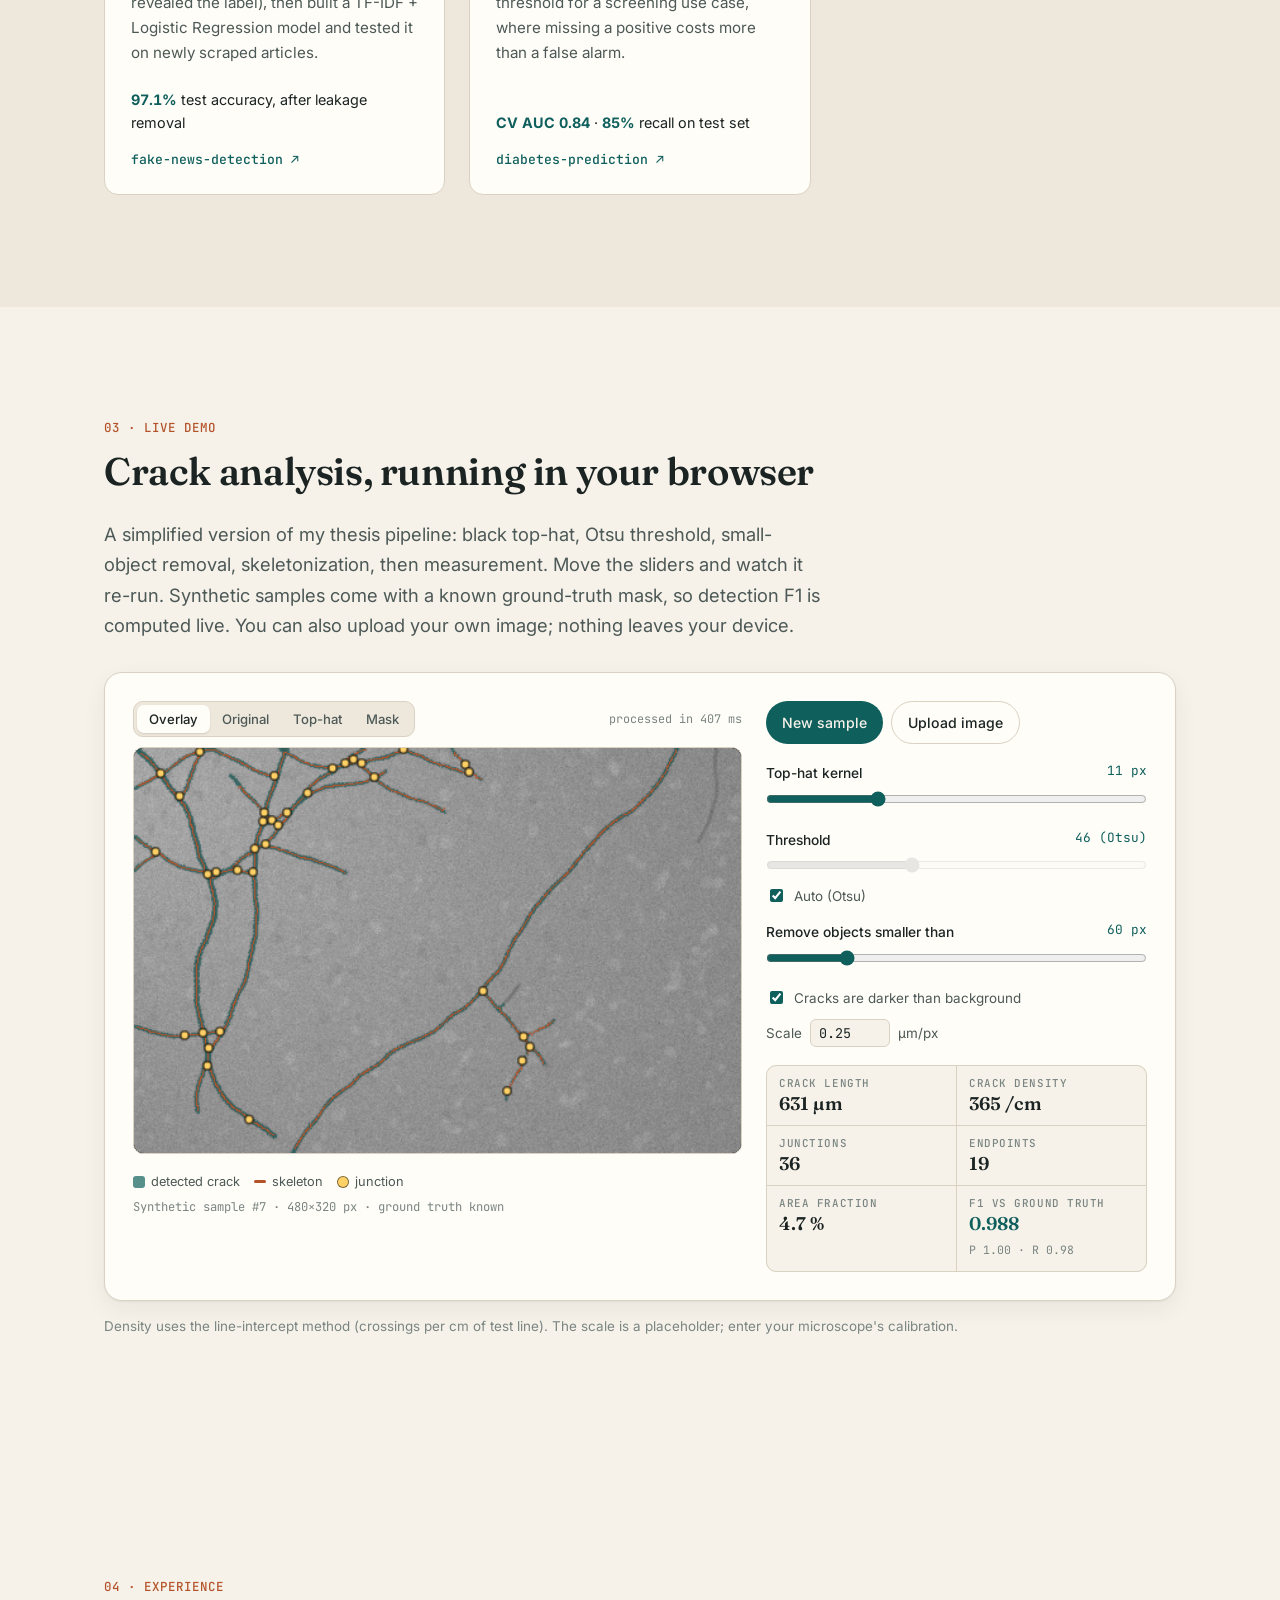
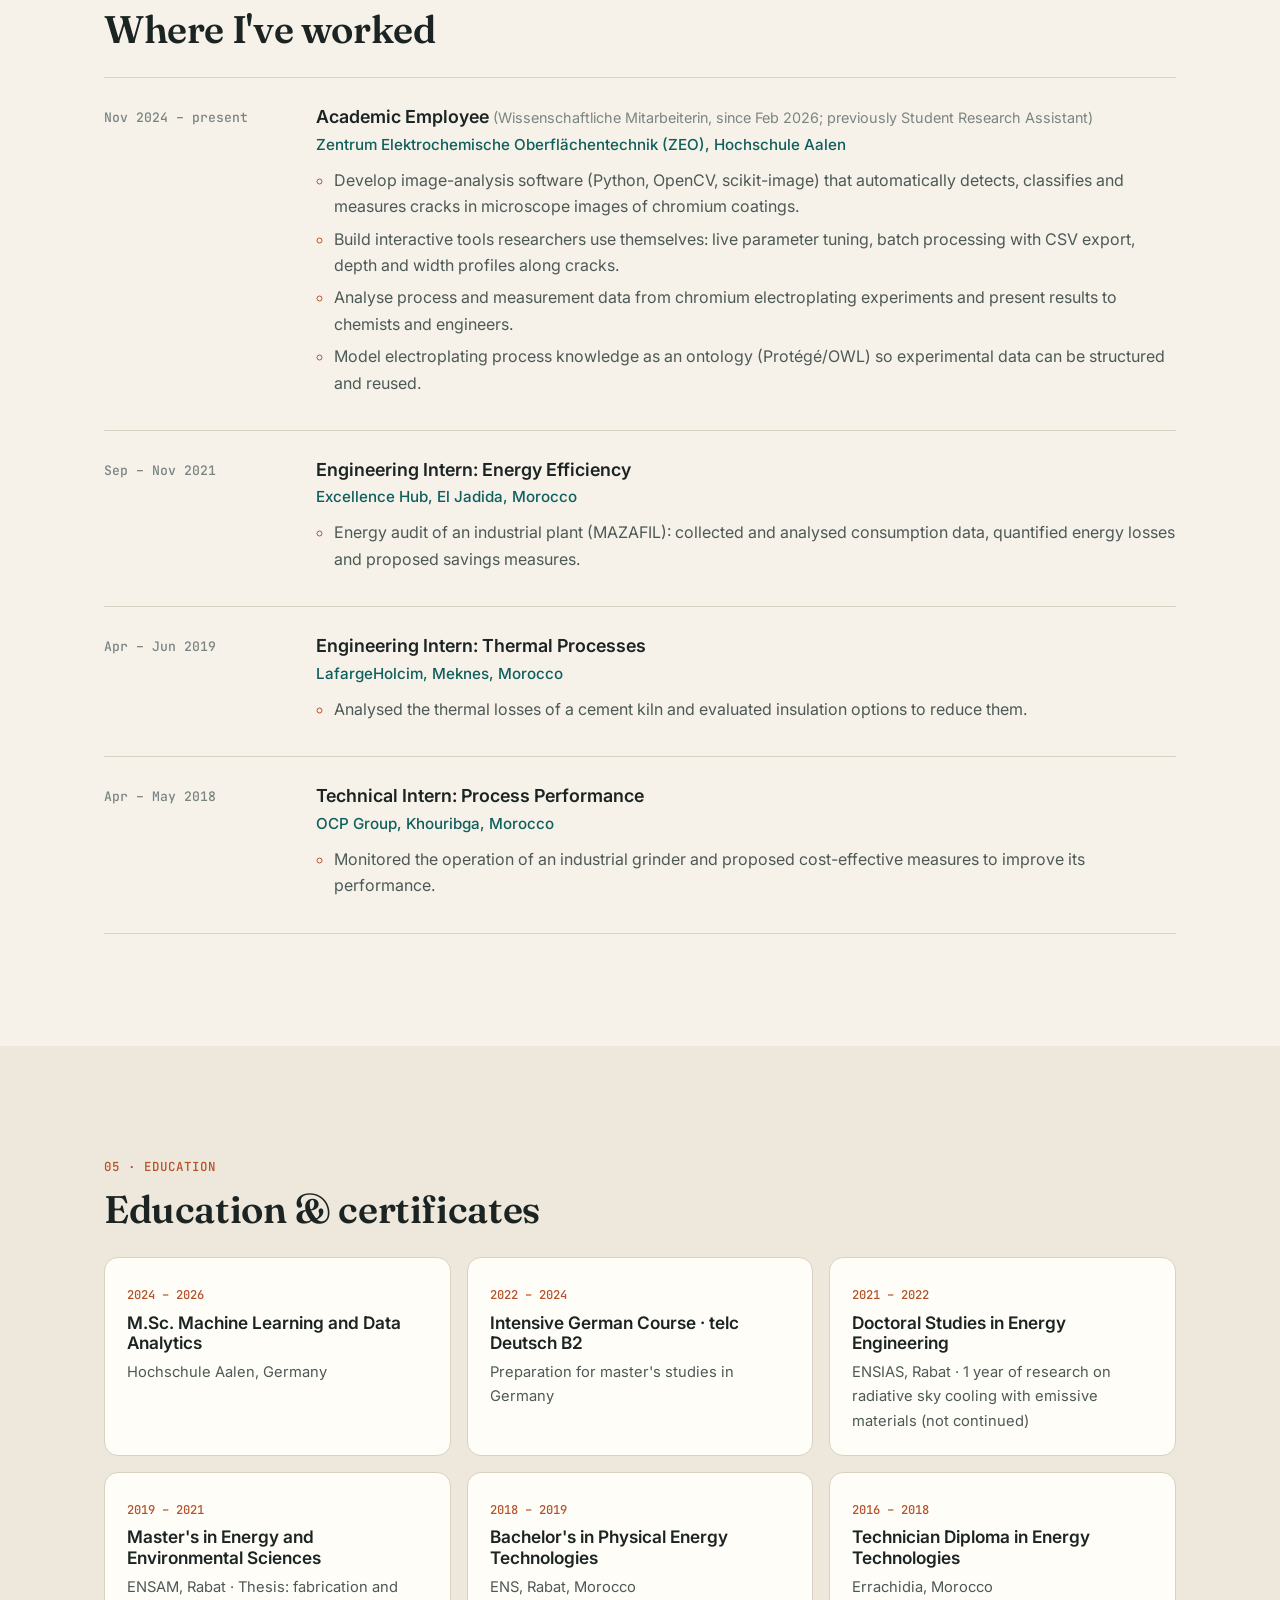
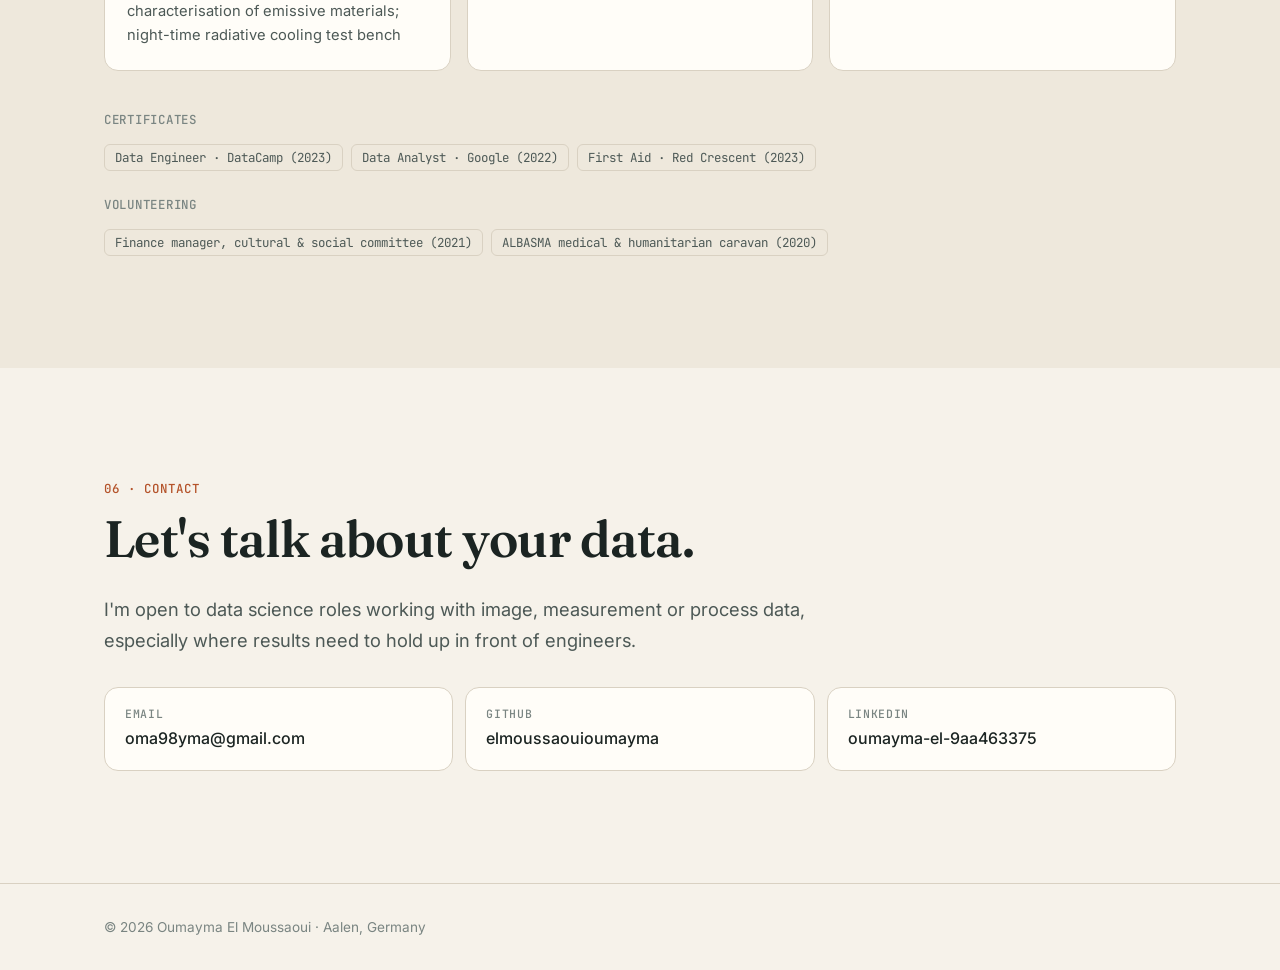
==== commit 10b45ef4: "Add Crack Depth Explorer as a live project New page projects/crack-depth-explorer/ runs the full pho" ====
--- a/index.html
+++ b/index.html
@@ -129,20 +129,19 @@
         </article>
 
         <div class="cards">
+          <article class="card card-live">
+            <p class="tag"><span class="live-dot" aria-hidden="true"></span>Live project · Computer vision</p>
+            <h3>Crack Depth Explorer</h3>
+            <p>3D crack measurement from four ordinary photos. With the camera fixed and the light moved around the surface, photometric stereo reconstructs the 3D shape; every crack is then found and measured in millimetres (depth, width, length). For concrete, stone, plaster and asphalt.</p>
+            <p class="metric"><strong>0.21 mm</strong> mean depth error · <strong>2.6×</strong> more accurate than single-photo methods <span>(20 scenes with known depth)</span></p>
+            <a class="btn btn-primary btn-sm live-btn" href="projects/crack-depth-explorer/">Open live demo →</a>
+          </article>
+
           <article class="card">
             <p class="tag">Image analysis</p>
             <h3>Coating Layer Analysis</h3>
             <p>Detects the layers of a coating in cross-section images from changes in particle size and density, traces the wavy boundaries and measures each layer's thickness. The number of layers is chosen with a statistical model (BIC). Includes a web app and a batch tool.</p>
             <p class="metric"><strong>95%</strong> correct layer count · <strong>0.66 µm</strong> median boundary error <span>(100 test images)</span></p>
-            <p class="repo-private">Code available on request</p>
-          </article>
-
-          <article class="card">
-            <p class="tag">Image analysis · Tools</p>
-            <h3>Crack Depth Explorer &amp; Interactive Crack Detection</h3>
-            <p>Crack-analysis tools I built for researchers: interactive detection with live parameter tuning, a relative depth map, a 3D view, and a profile tool for measuring depth and width along a crack.</p>
-            <p class="metric"><strong>F1 0.93–0.97</strong> on images with known ground truth</p>
-            <p class="repo-row"><a class="repo" href="#demo">Try a simplified version live ↓</a></p>
             <p class="repo-private">Code available on request</p>
           </article>
 
--- a/assets/style.css
+++ b/assets/style.css
@@ -265,3 +265,6 @@
 .cd-note { font-size: .84rem; color: var(--muted); margin-top: 14px; }
 .repo-private { margin: 0 !important; font: 500 .8rem var(--mono); color: var(--muted) !important; }
 .repo-row { margin: 0 0 4px; }
+.card-live { border-color: color-mix(in srgb, var(--accent) 45%, var(--line)); }
+.live-dot { display: inline-block; width: 8px; height: 8px; border-radius: 50%; background: #2fbf71; margin-right: 6px; vertical-align: 1px; box-shadow: 0 0 0 3px color-mix(in srgb, #2fbf71 25%, transparent); }
+.live-btn { align-self: flex-start; margin-top: 4px; }
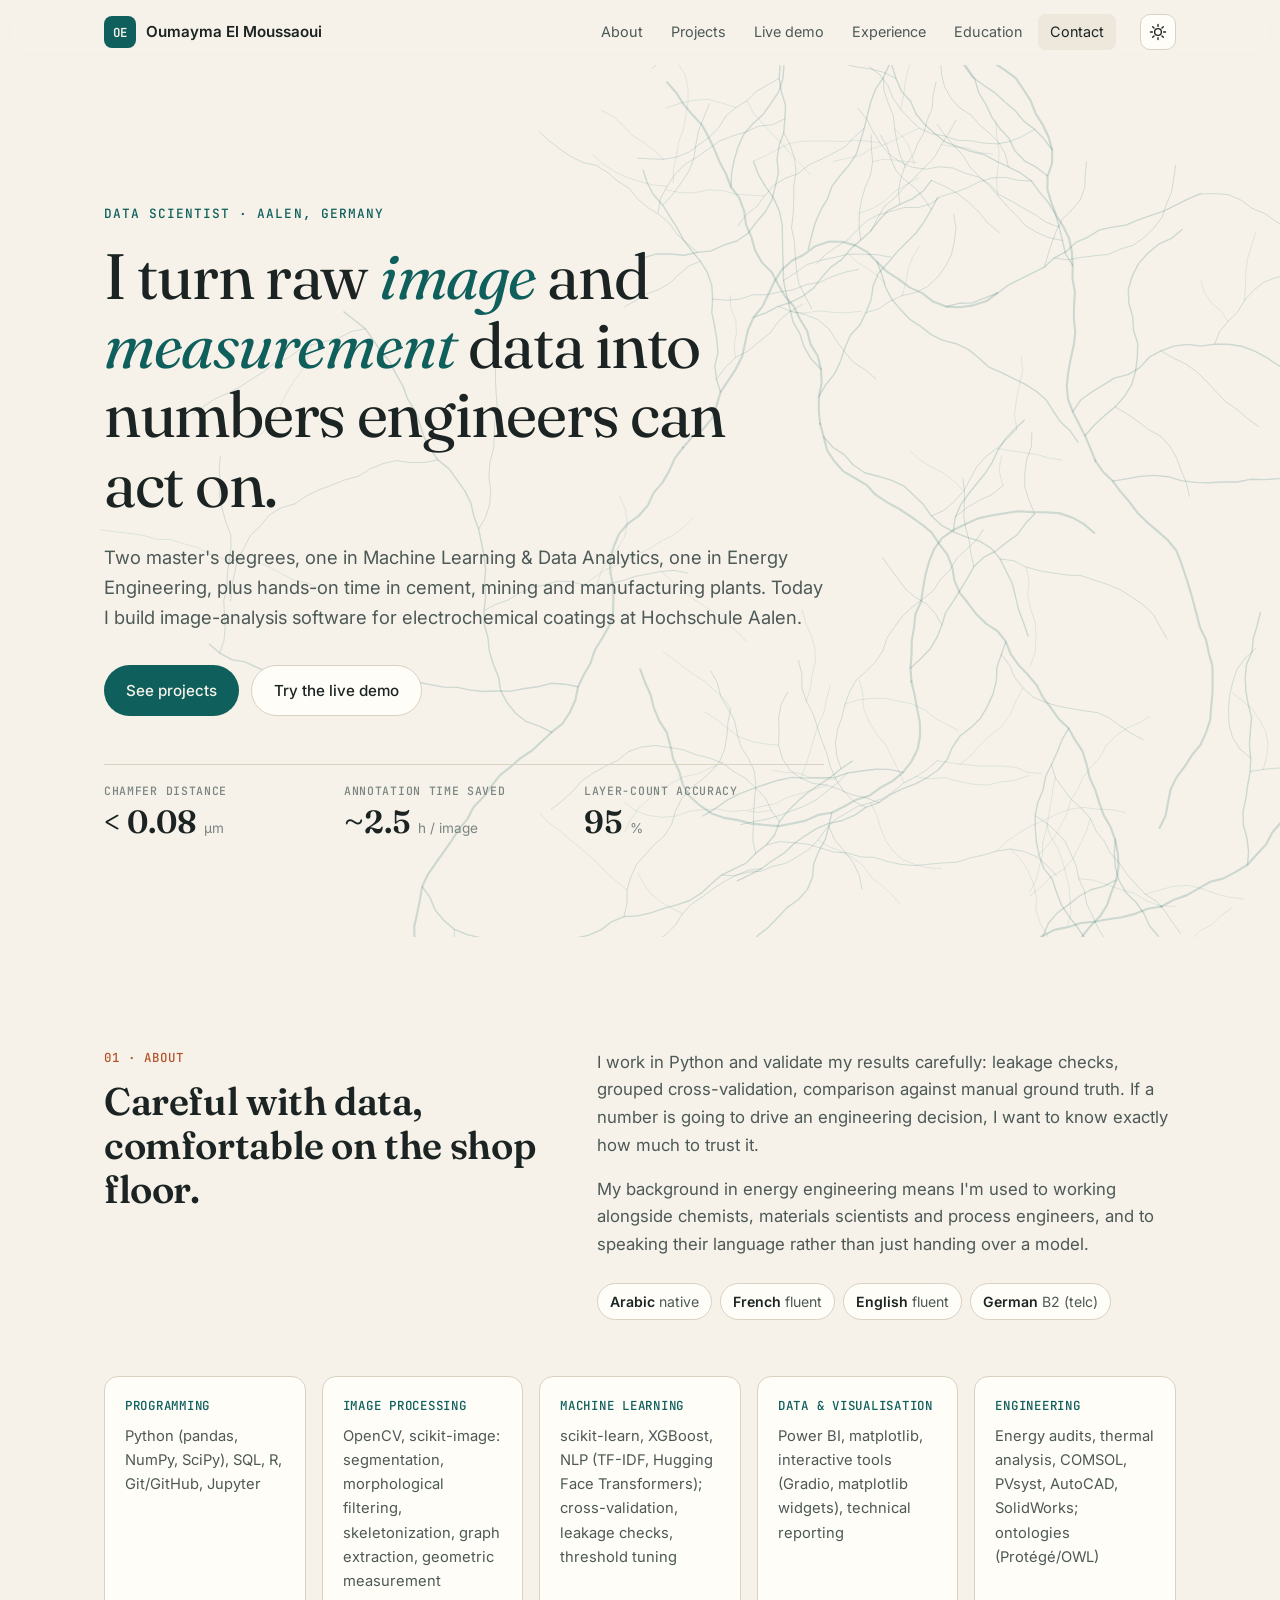
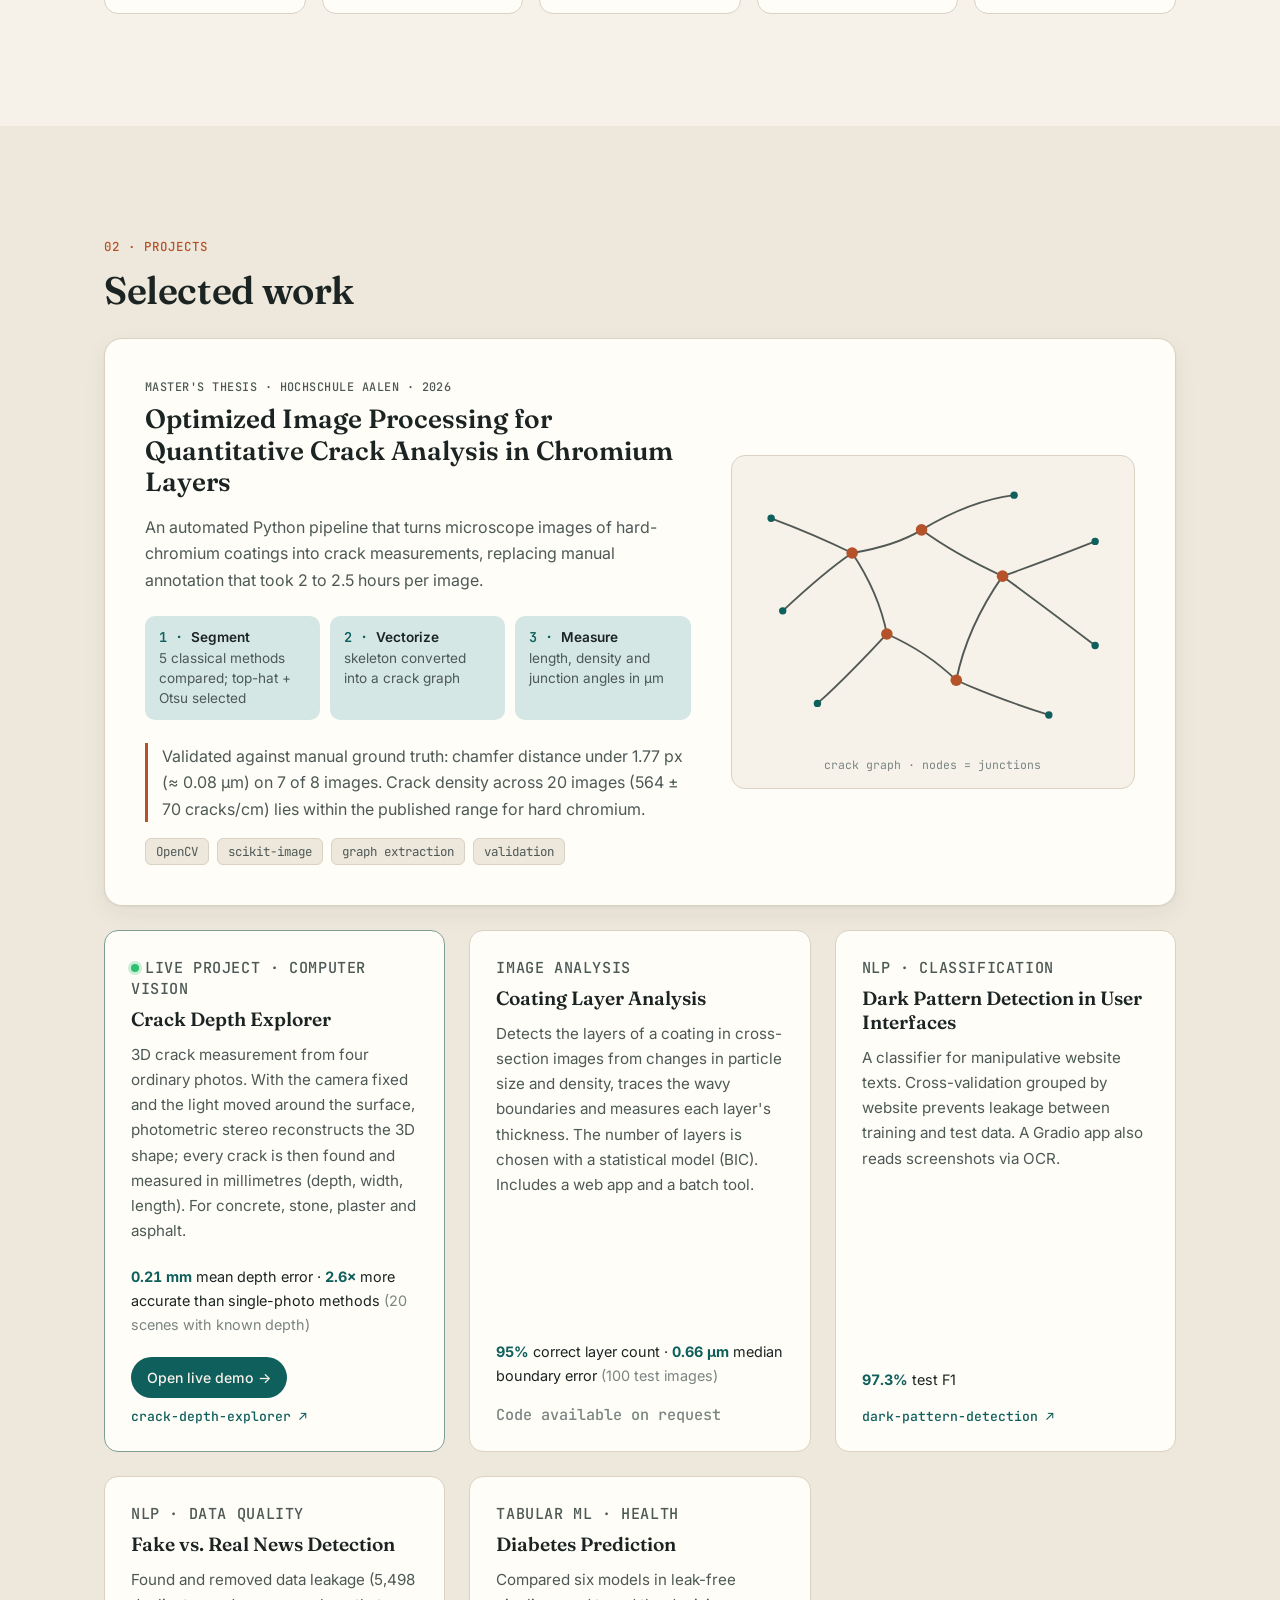
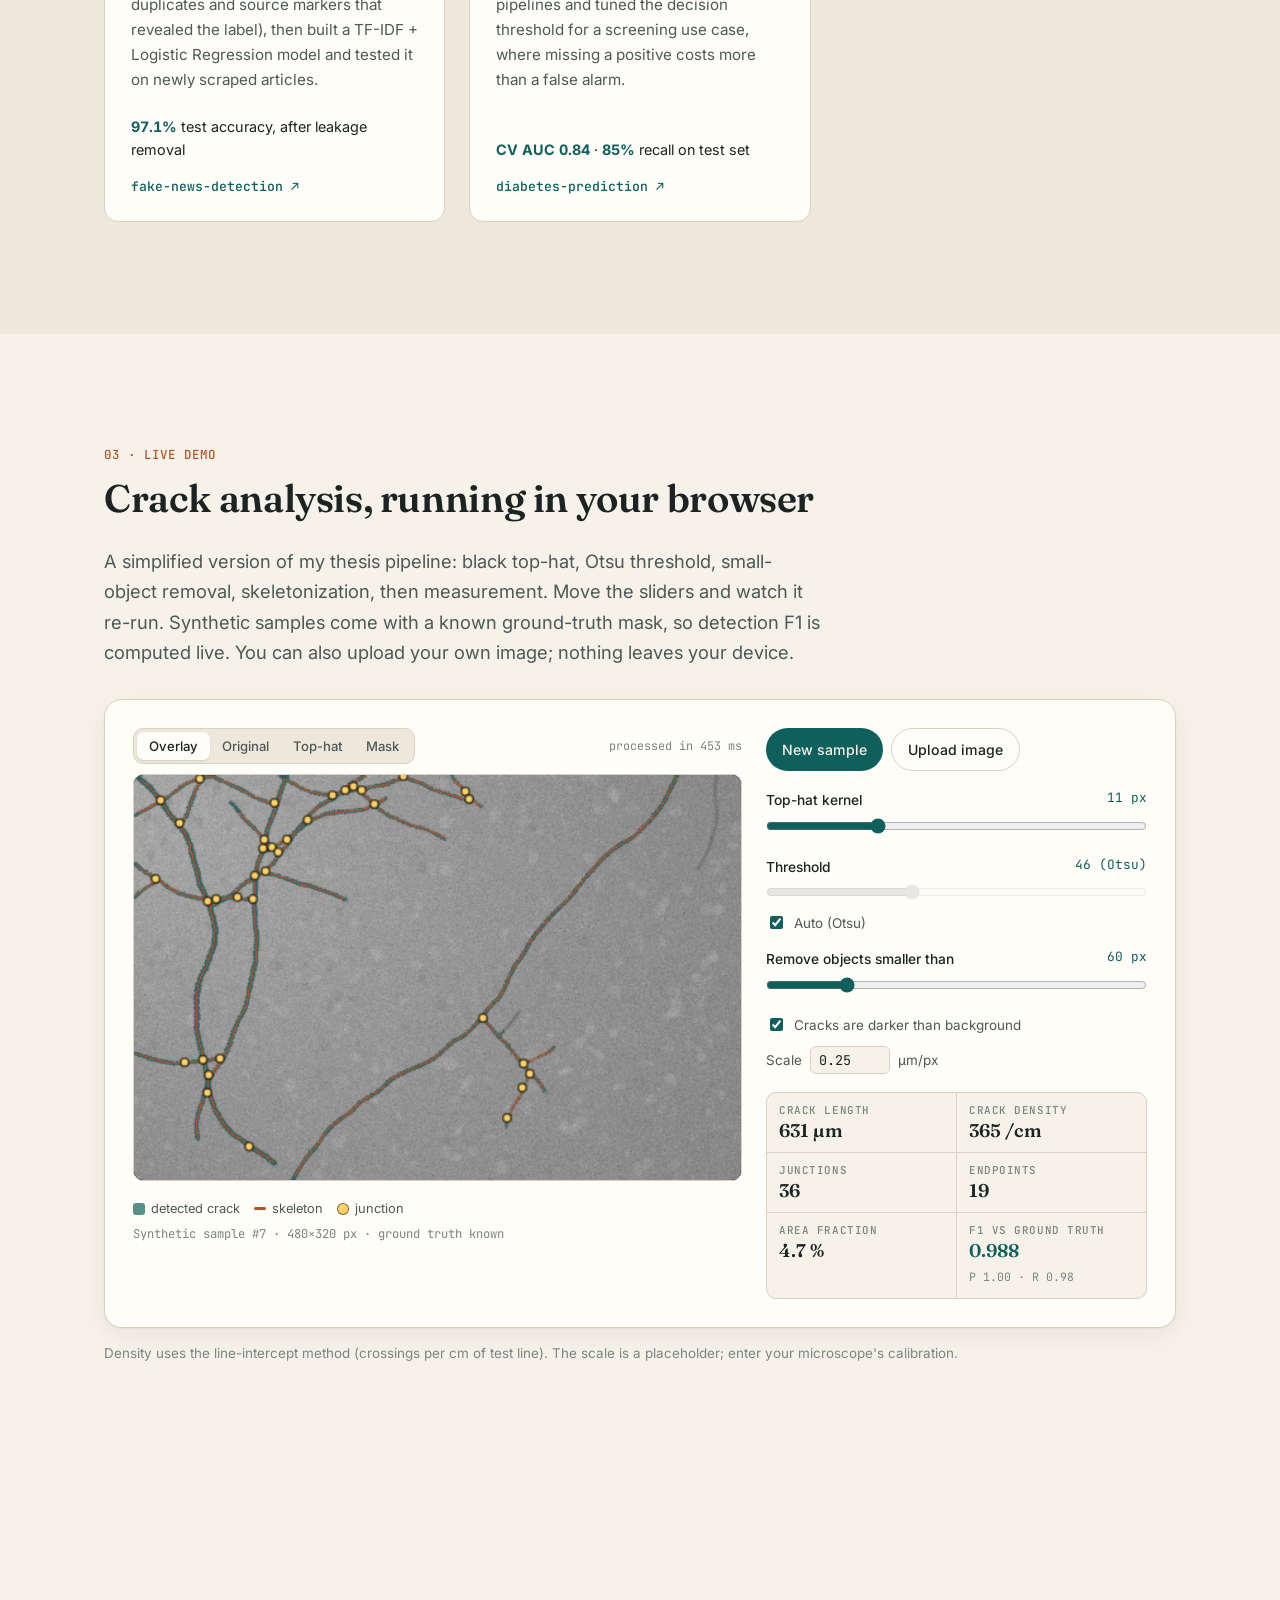
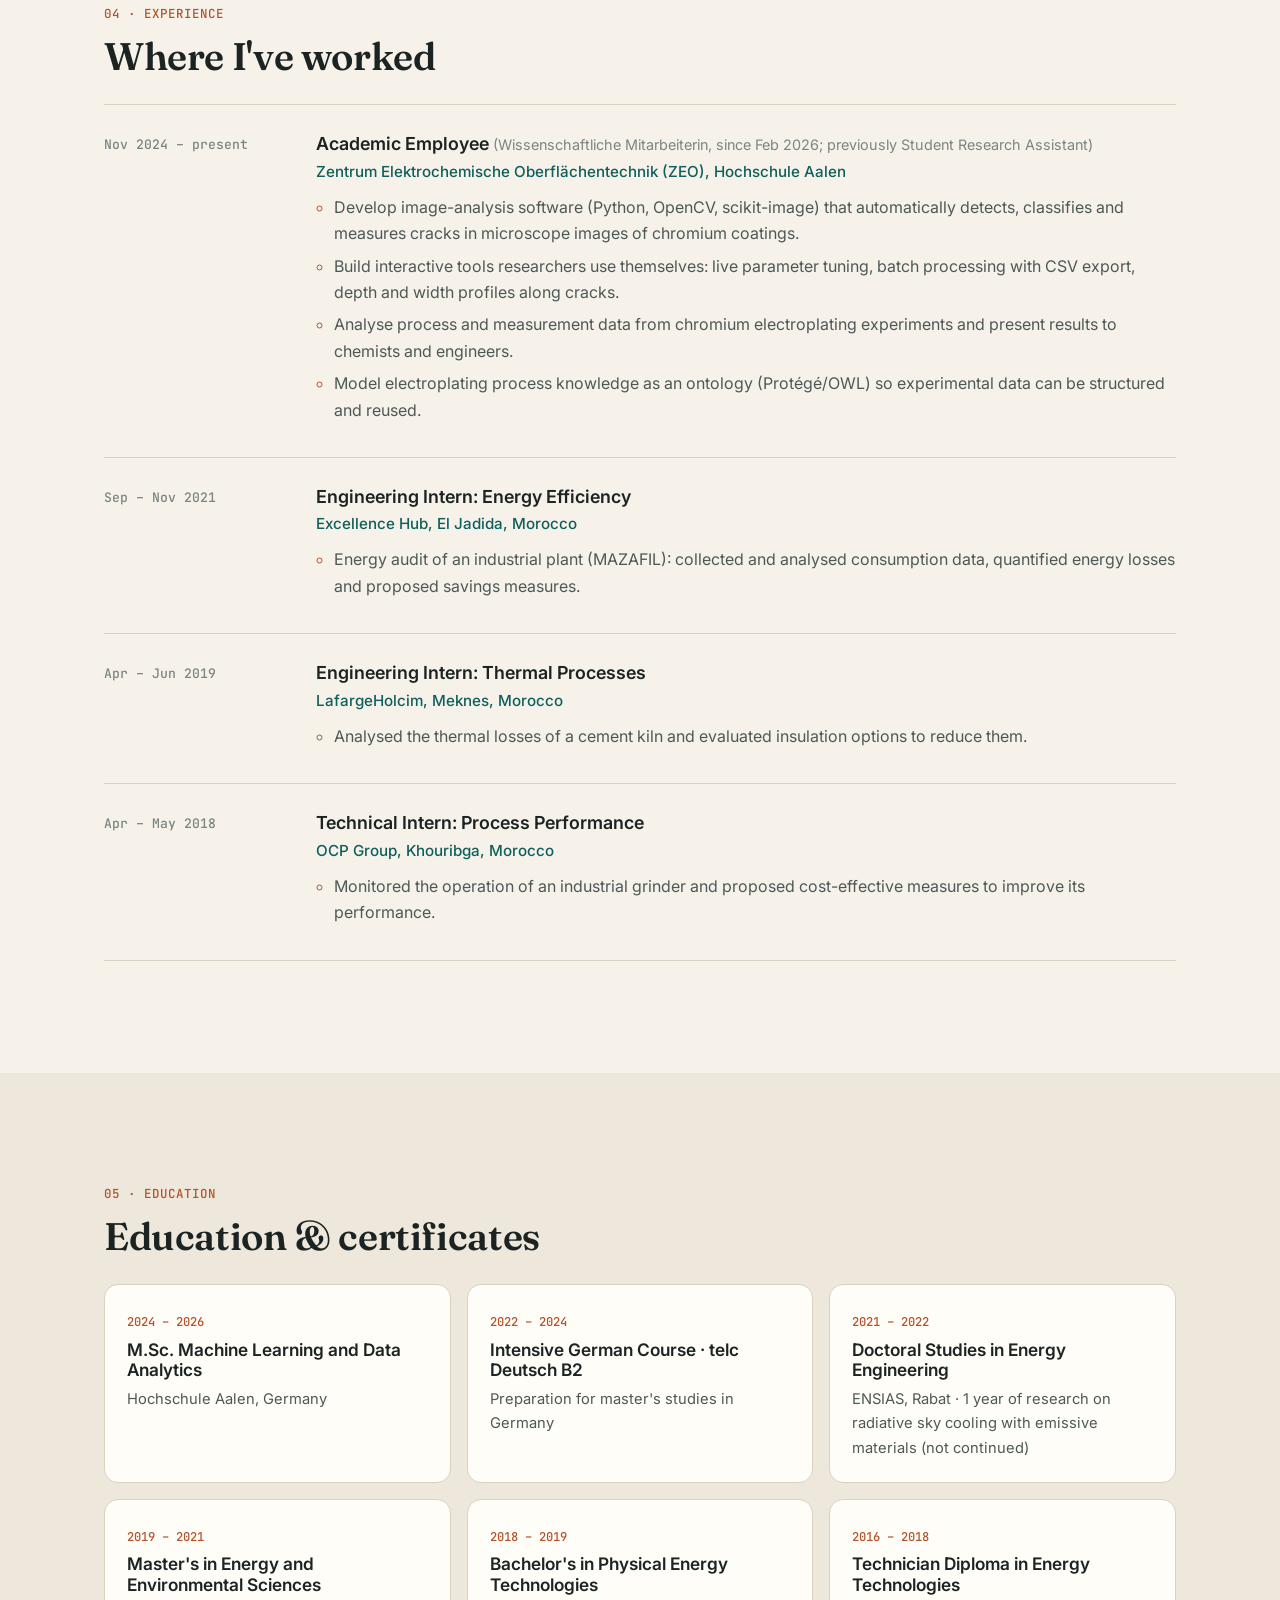
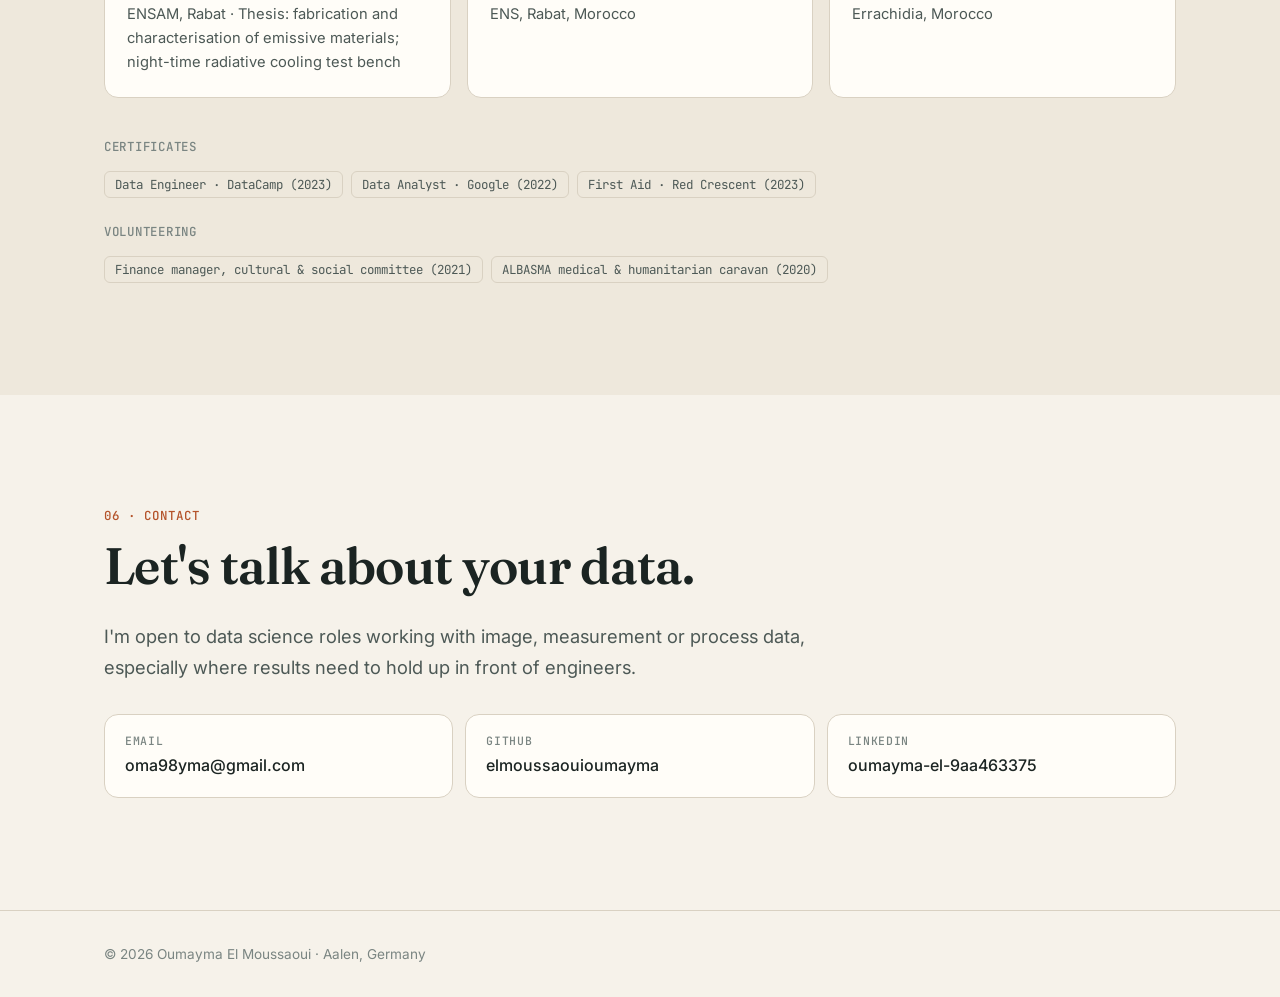
==== commit 974bfa00: "Link Crack Depth Explorer to its GitHub repository Adds the repository link to the home-page project" ====
--- a/index.html
+++ b/index.html
@@ -134,7 +134,10 @@
             <h3>Crack Depth Explorer</h3>
             <p>3D crack measurement from four ordinary photos. With the camera fixed and the light moved around the surface, photometric stereo reconstructs the 3D shape; every crack is then found and measured in millimetres (depth, width, length). For concrete, stone, plaster and asphalt.</p>
             <p class="metric"><strong>0.21 mm</strong> mean depth error · <strong>2.6×</strong> more accurate than single-photo methods <span>(20 scenes with known depth)</span></p>
-            <a class="btn btn-primary btn-sm live-btn" href="projects/crack-depth-explorer/">Open live demo →</a>
+            <div class="live-row">
+              <a class="btn btn-primary btn-sm" href="projects/crack-depth-explorer/">Open live demo →</a>
+              <a class="repo" href="https://github.com/elmoussaouioumayma/crack-depth-explorer" target="_blank" rel="noopener">crack-depth-explorer ↗</a>
+            </div>
           </article>
 
           <article class="card">
--- a/assets/style.css
+++ b/assets/style.css
@@ -268,3 +268,4 @@
 .card-live { border-color: color-mix(in srgb, var(--accent) 45%, var(--line)); }
 .live-dot { display: inline-block; width: 8px; height: 8px; border-radius: 50%; background: #2fbf71; margin-right: 6px; vertical-align: 1px; box-shadow: 0 0 0 3px color-mix(in srgb, #2fbf71 25%, transparent); }
 .live-btn { align-self: flex-start; margin-top: 4px; }
+.live-row { display: flex; flex-wrap: wrap; align-items: center; gap: 10px 16px; margin-top: 4px; }
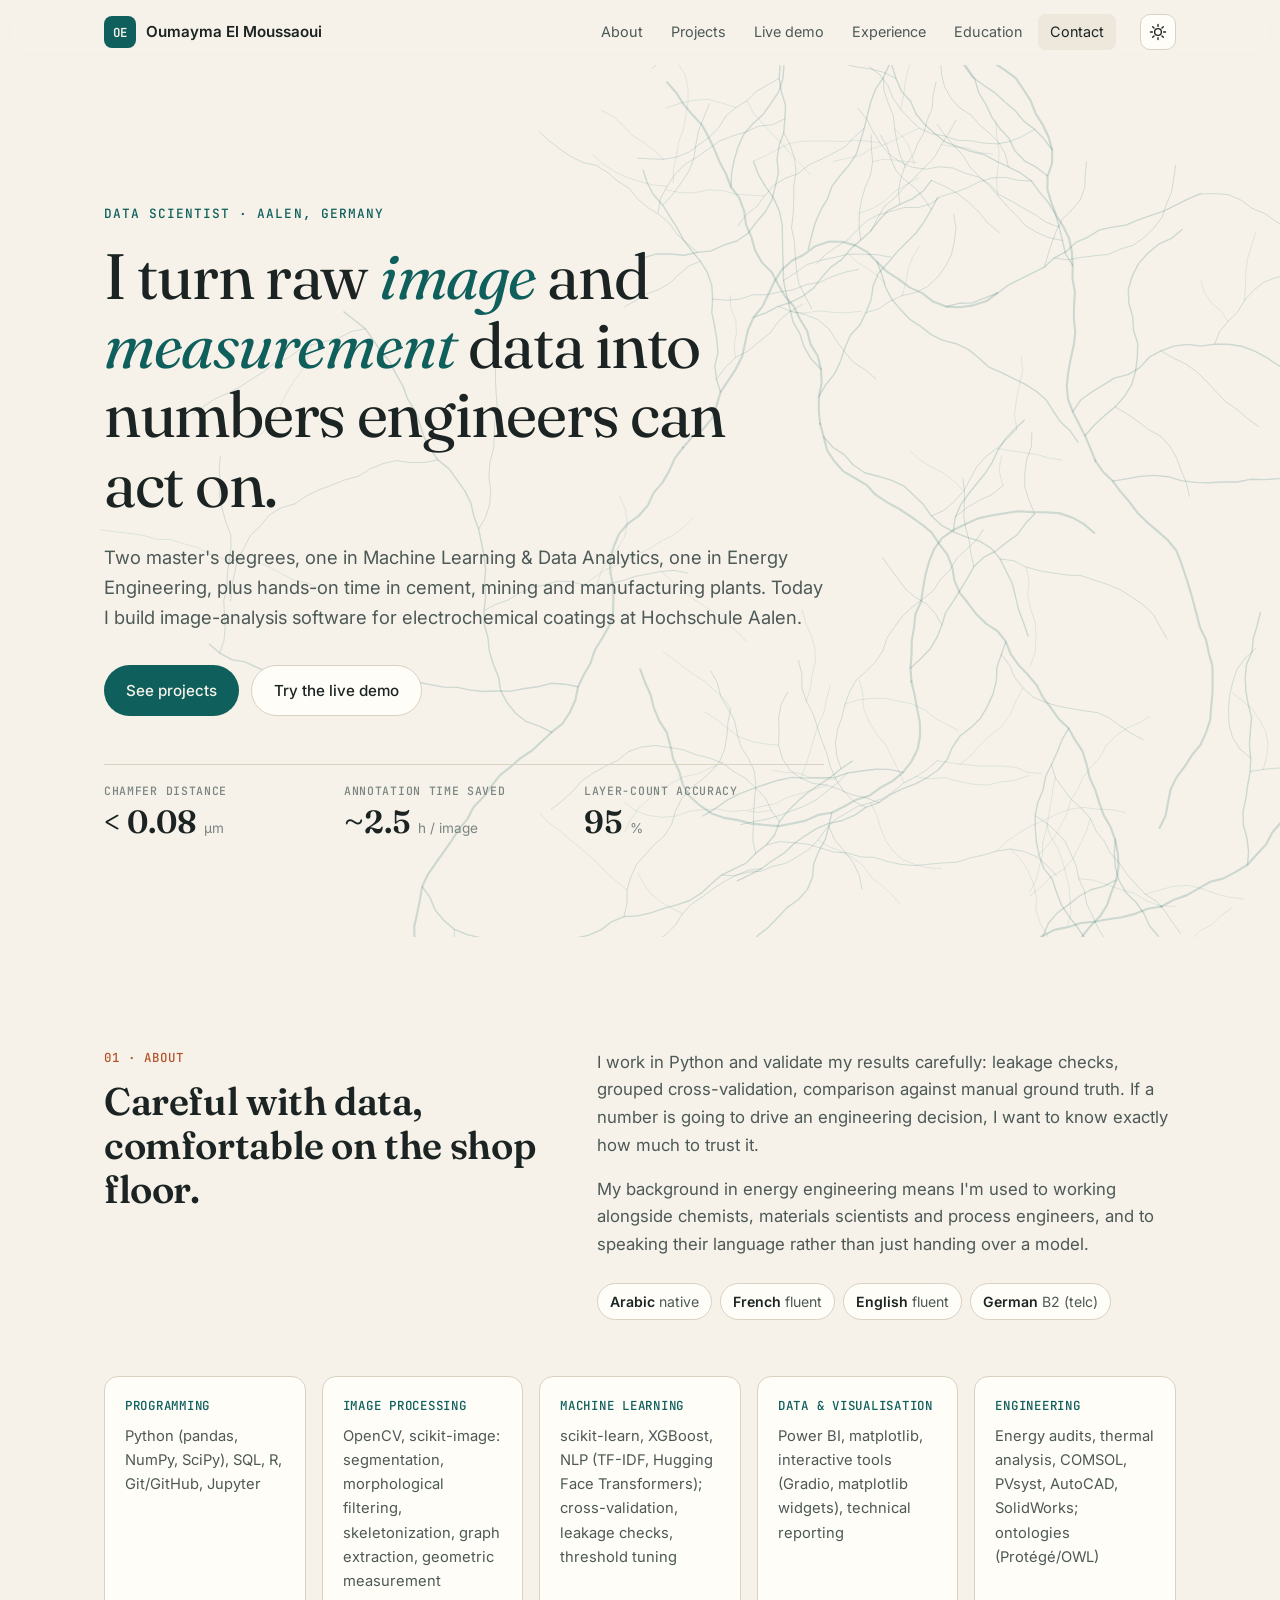
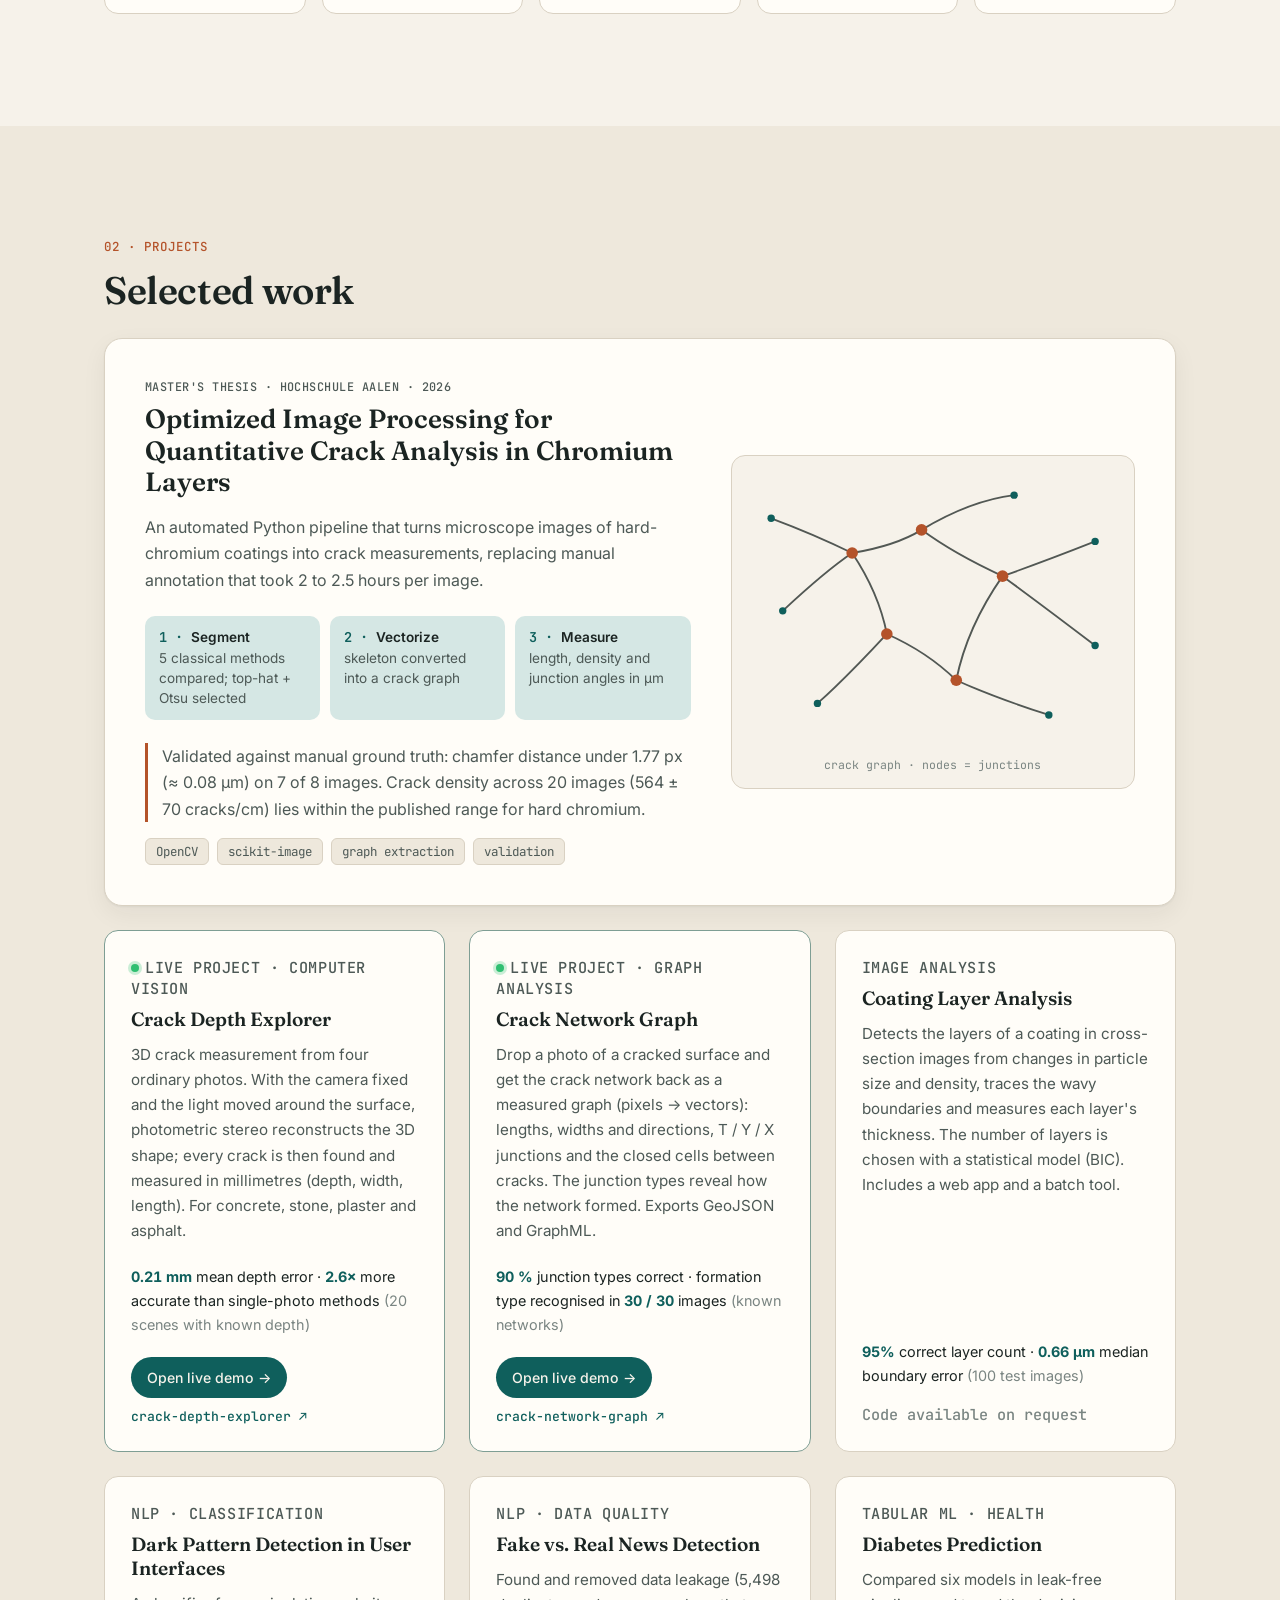
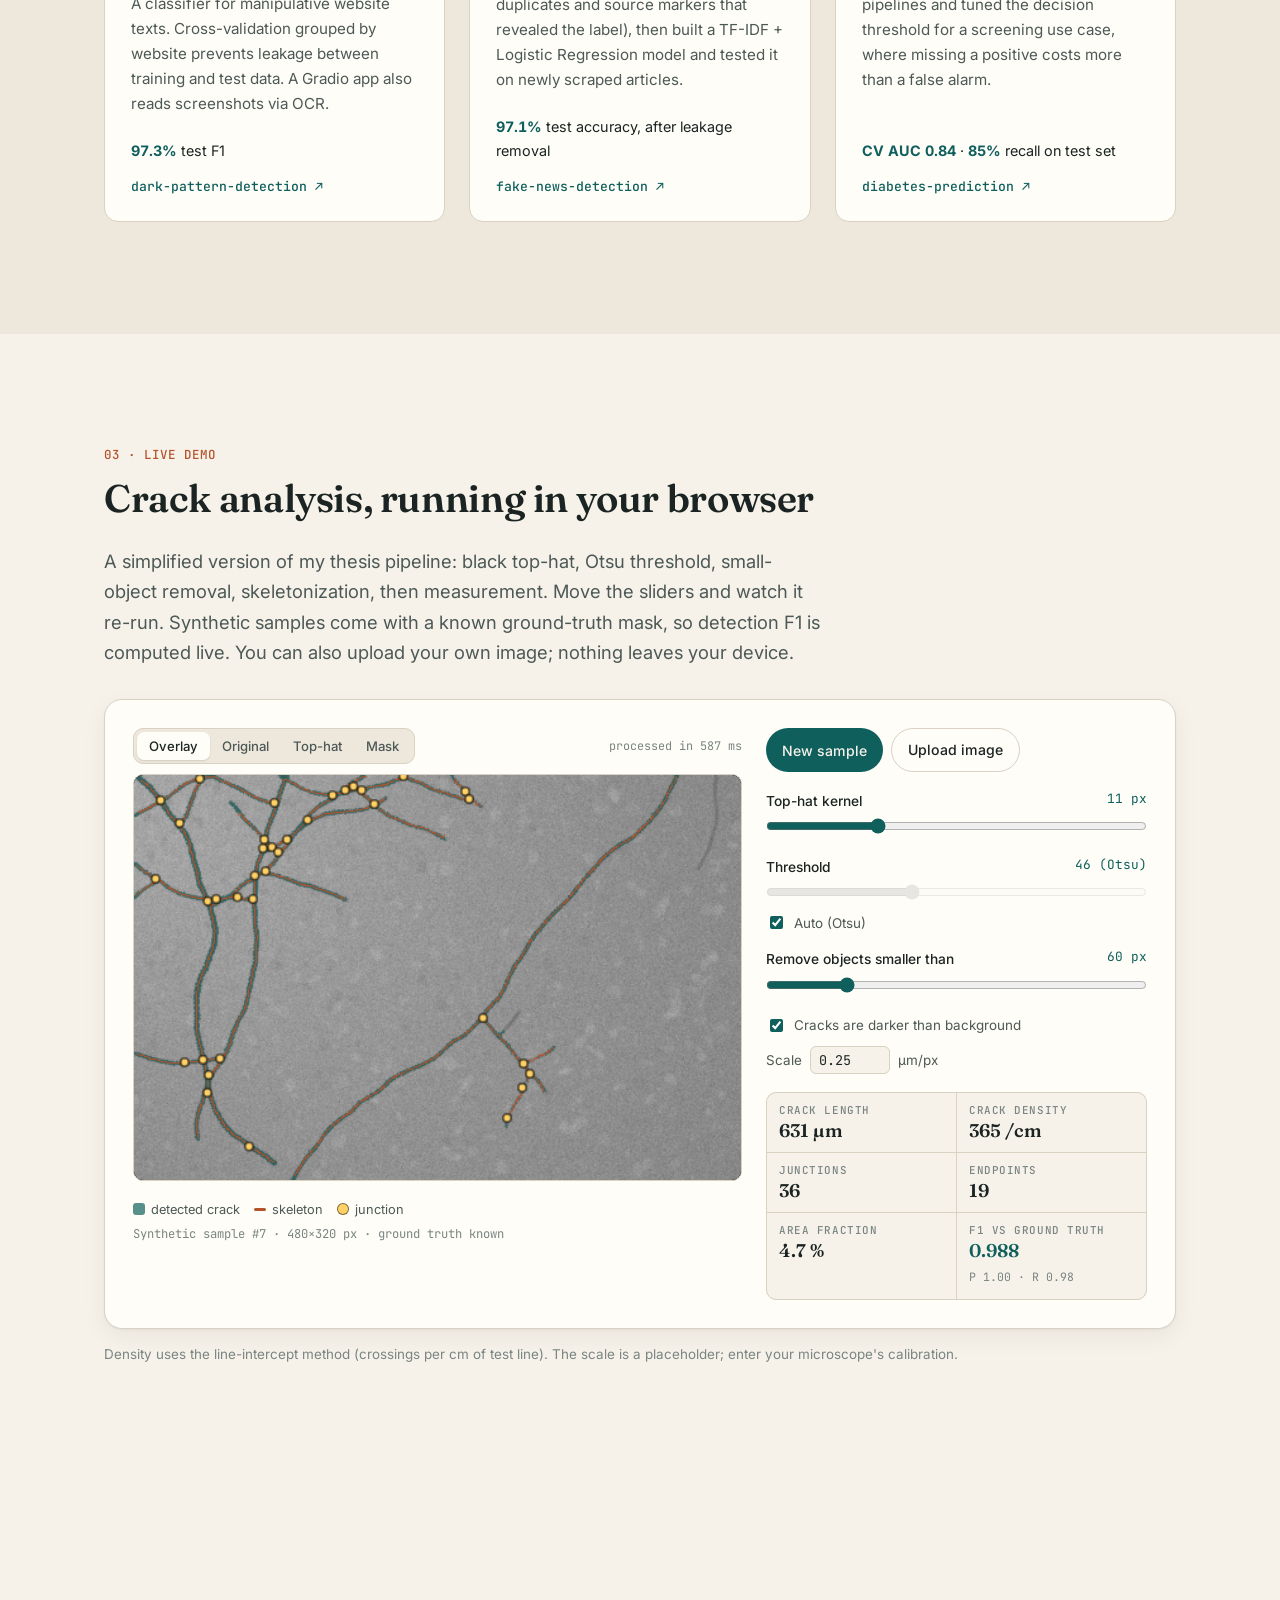
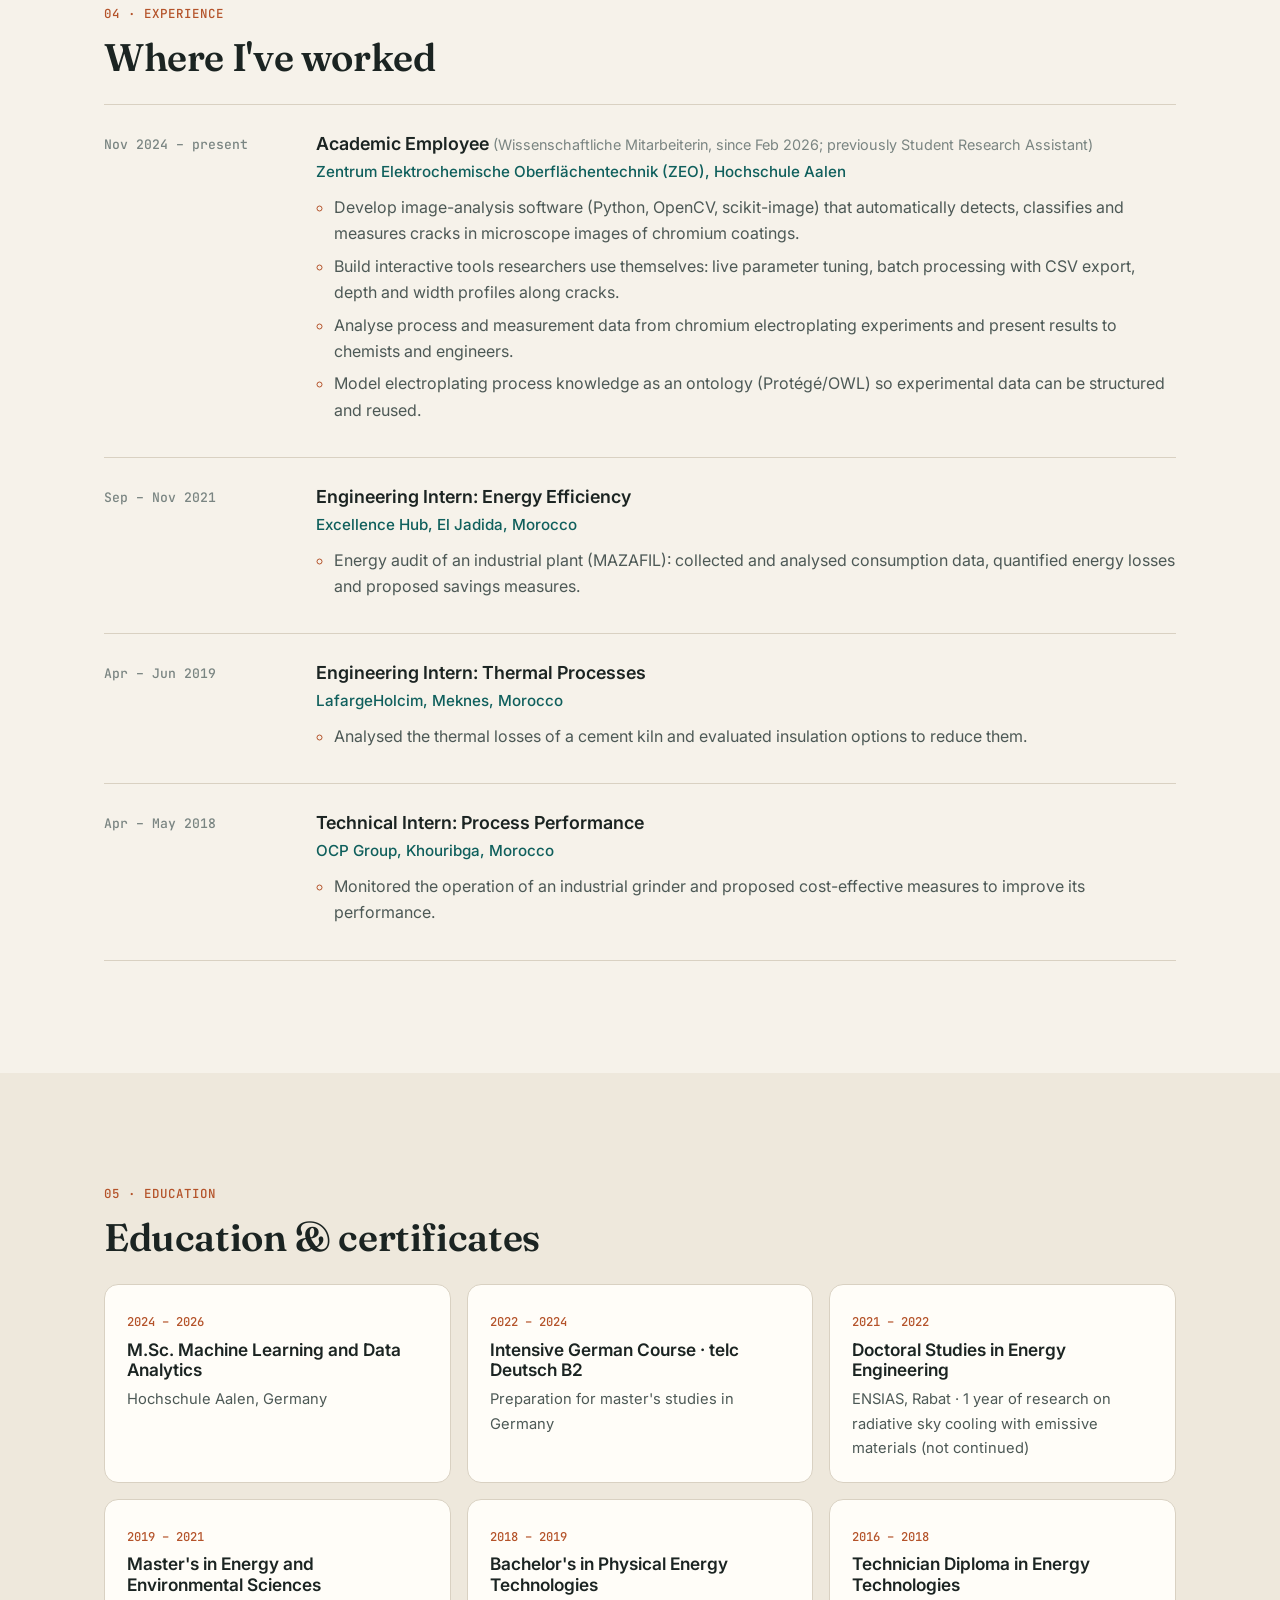
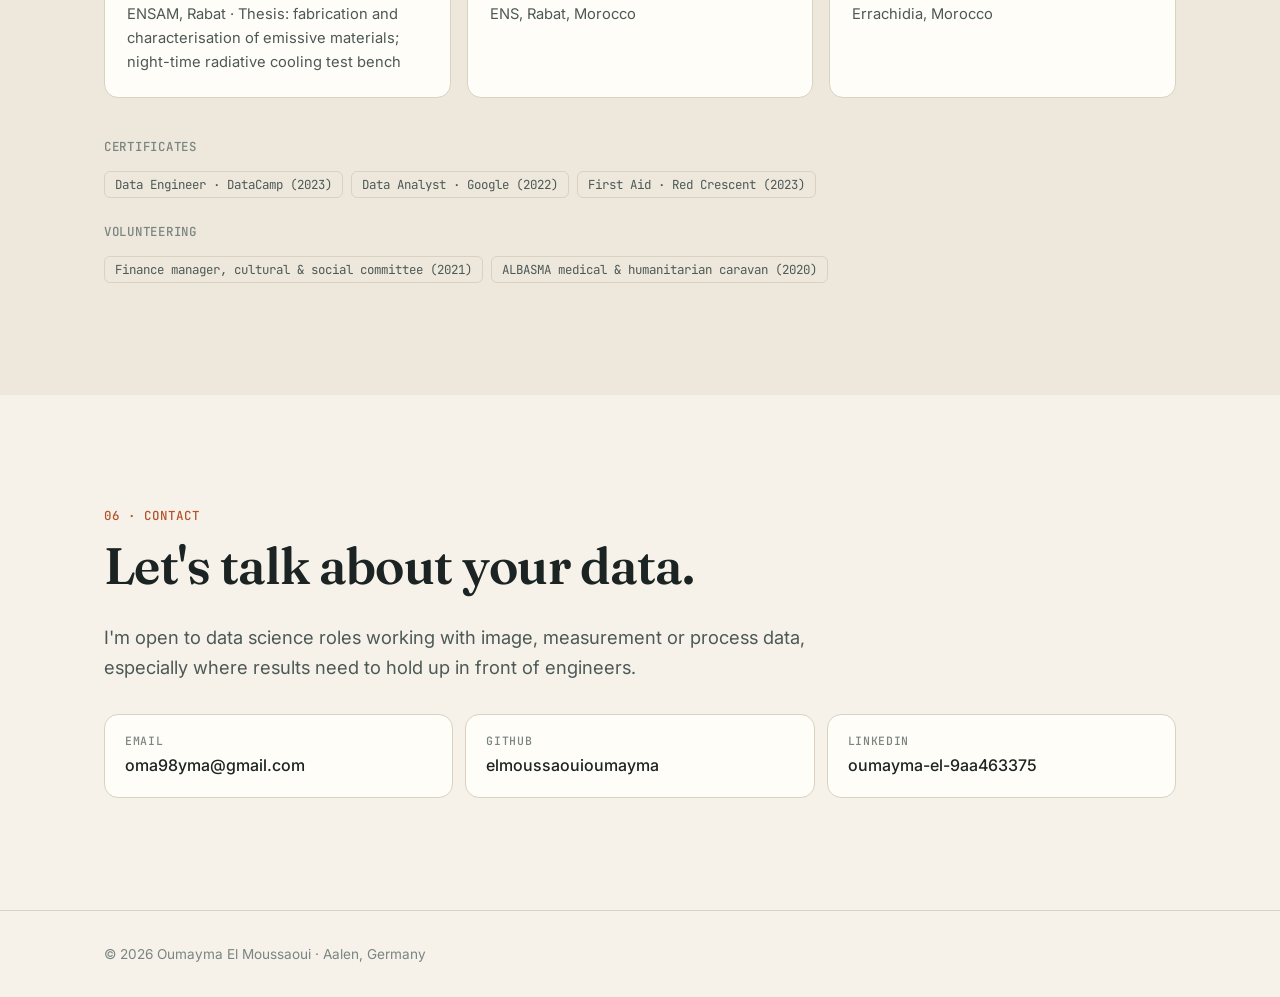
==== commit 0f29f144: "Add Crack Network Graph as a live project New page projects/crack-network-graph/ runs a JavaScript p" ====
--- a/index.html
+++ b/index.html
@@ -140,6 +140,17 @@
             </div>
           </article>
 
+          <article class="card card-live">
+            <p class="tag"><span class="live-dot" aria-hidden="true"></span>Live project · Graph analysis</p>
+            <h3>Crack Network Graph</h3>
+            <p>Drop a photo of a cracked surface and get the crack network back as a measured graph (pixels → vectors): lengths, widths and directions, T / Y / X junctions and the closed cells between cracks. The junction types reveal how the network formed. Exports GeoJSON and GraphML.</p>
+            <p class="metric"><strong>90 %</strong> junction types correct · formation type recognised in <strong>30 / 30</strong> images <span>(known networks)</span></p>
+            <div class="live-row">
+              <a class="btn btn-primary btn-sm" href="projects/crack-network-graph/">Open live demo →</a>
+              <a class="repo" href="https://github.com/elmoussaouioumayma/crack-network-graph" target="_blank" rel="noopener">crack-network-graph ↗</a>
+            </div>
+          </article>
+
           <article class="card">
             <p class="tag">Image analysis</p>
             <h3>Coating Layer Analysis</h3>
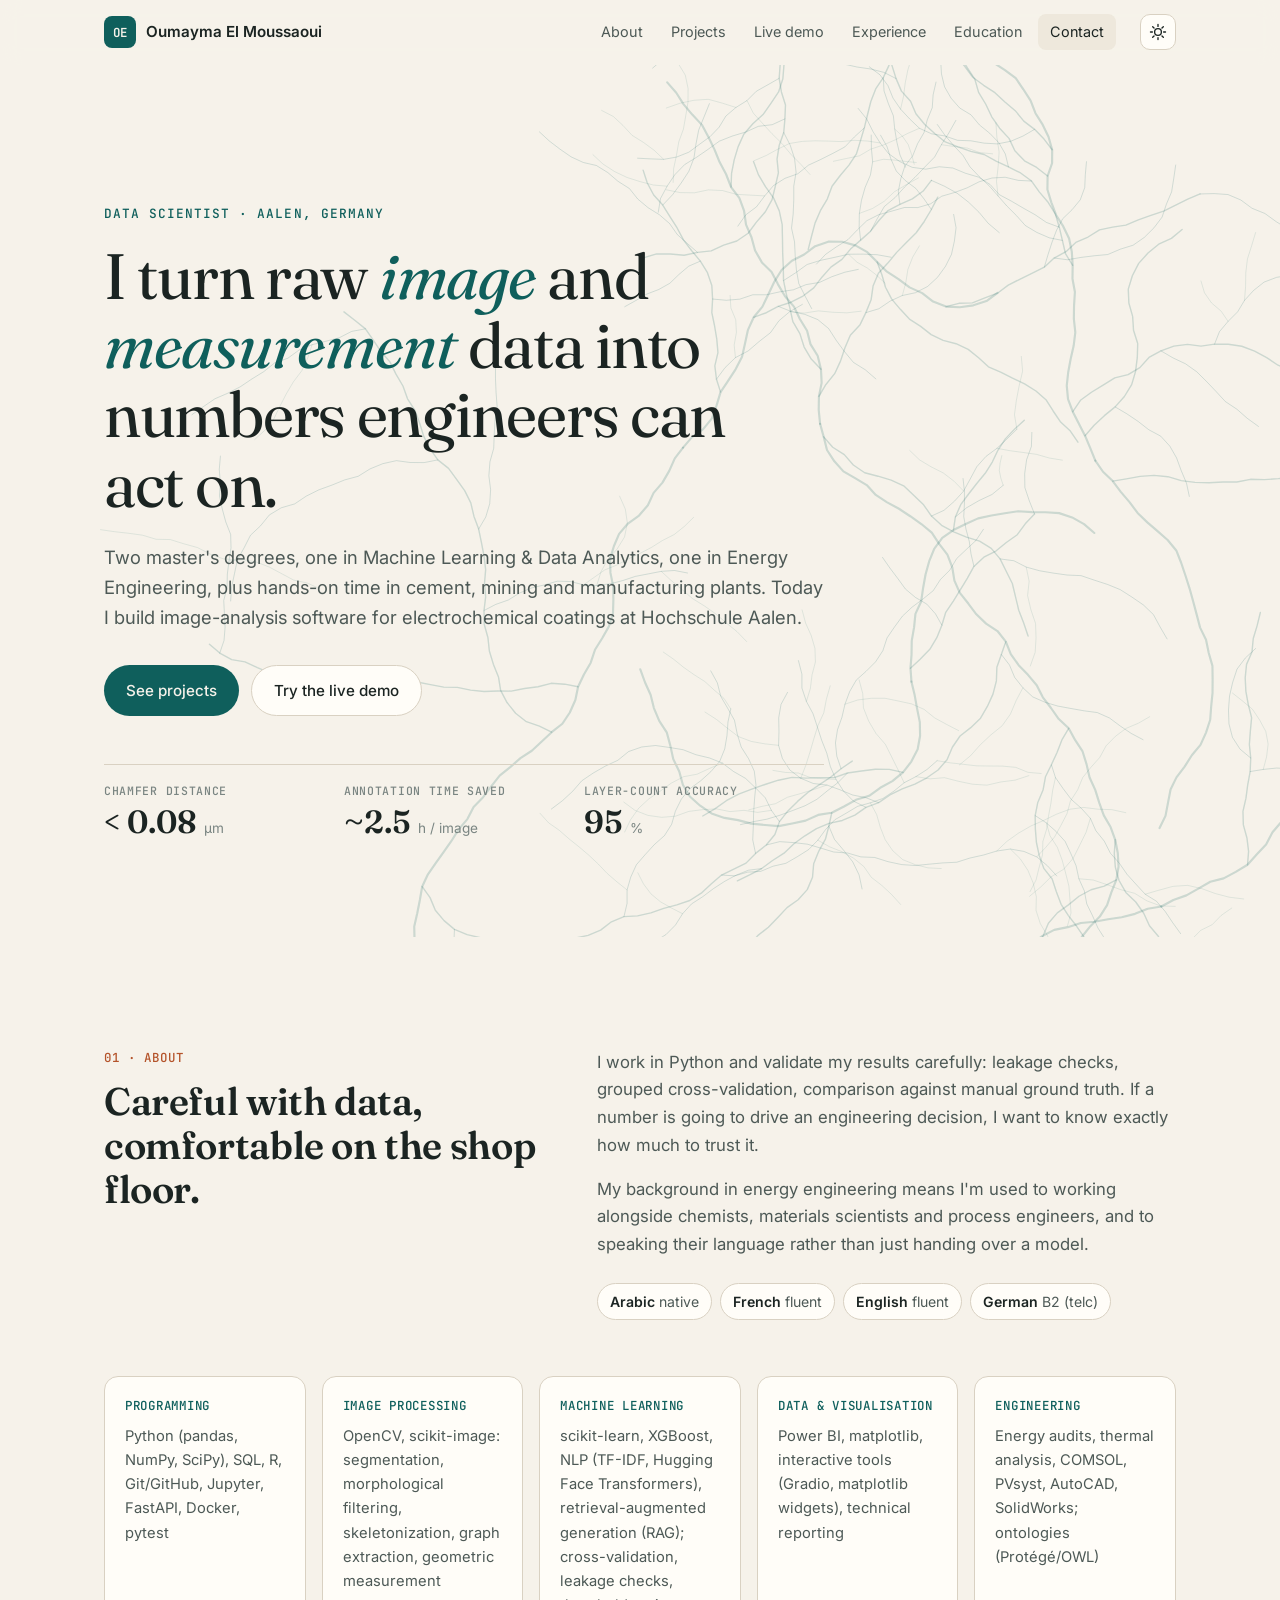
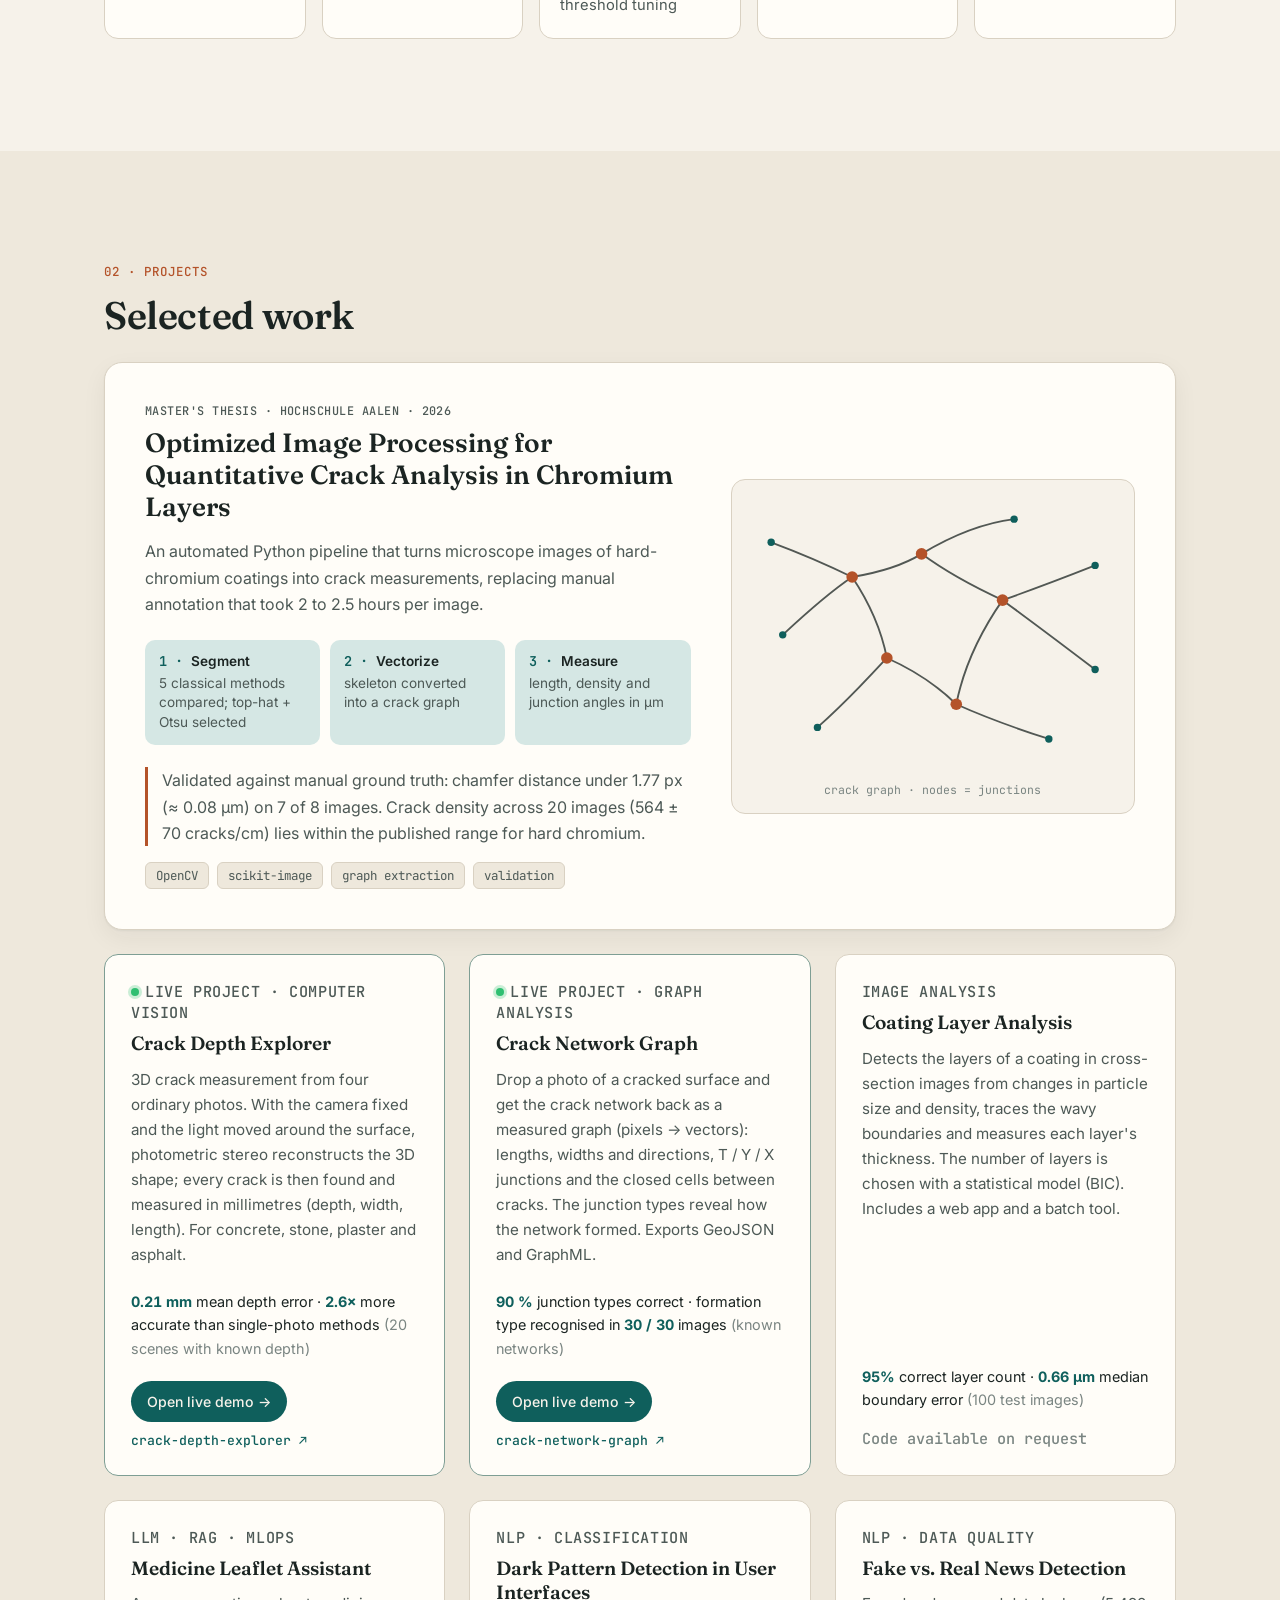
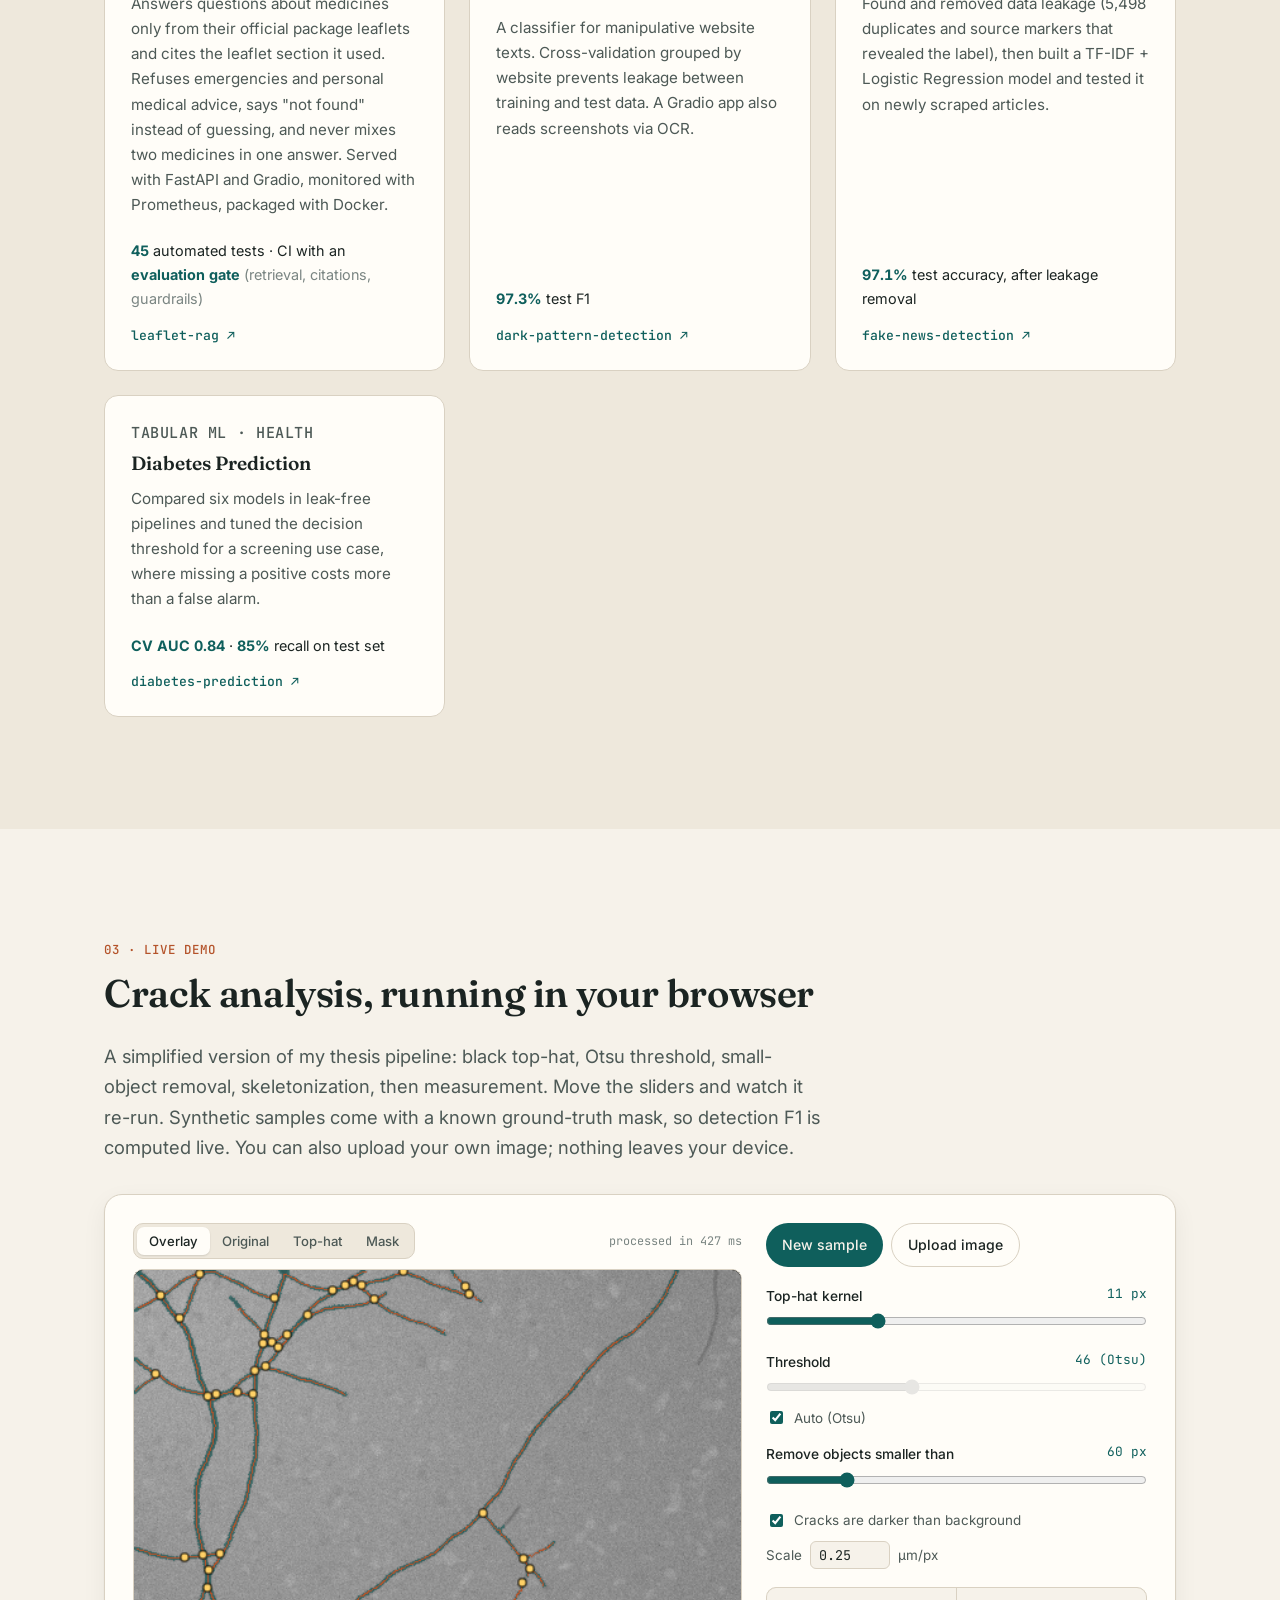
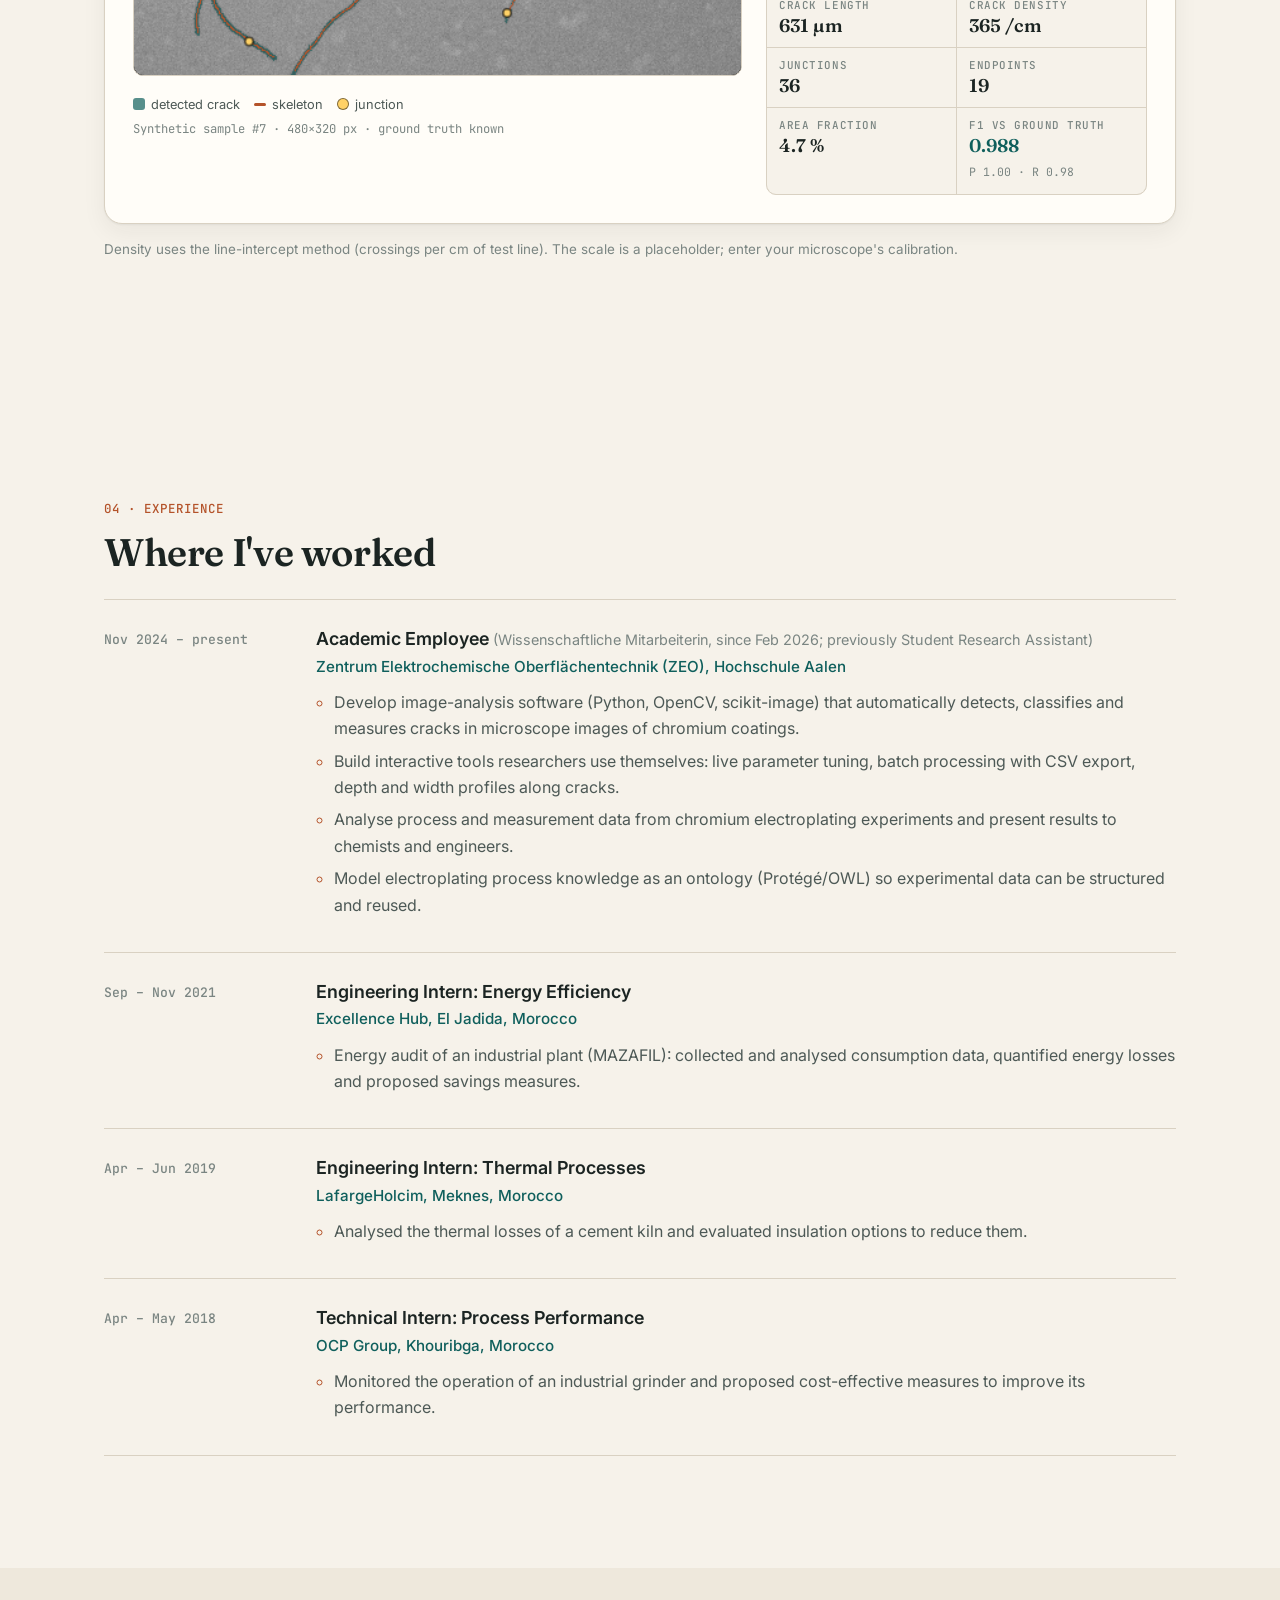
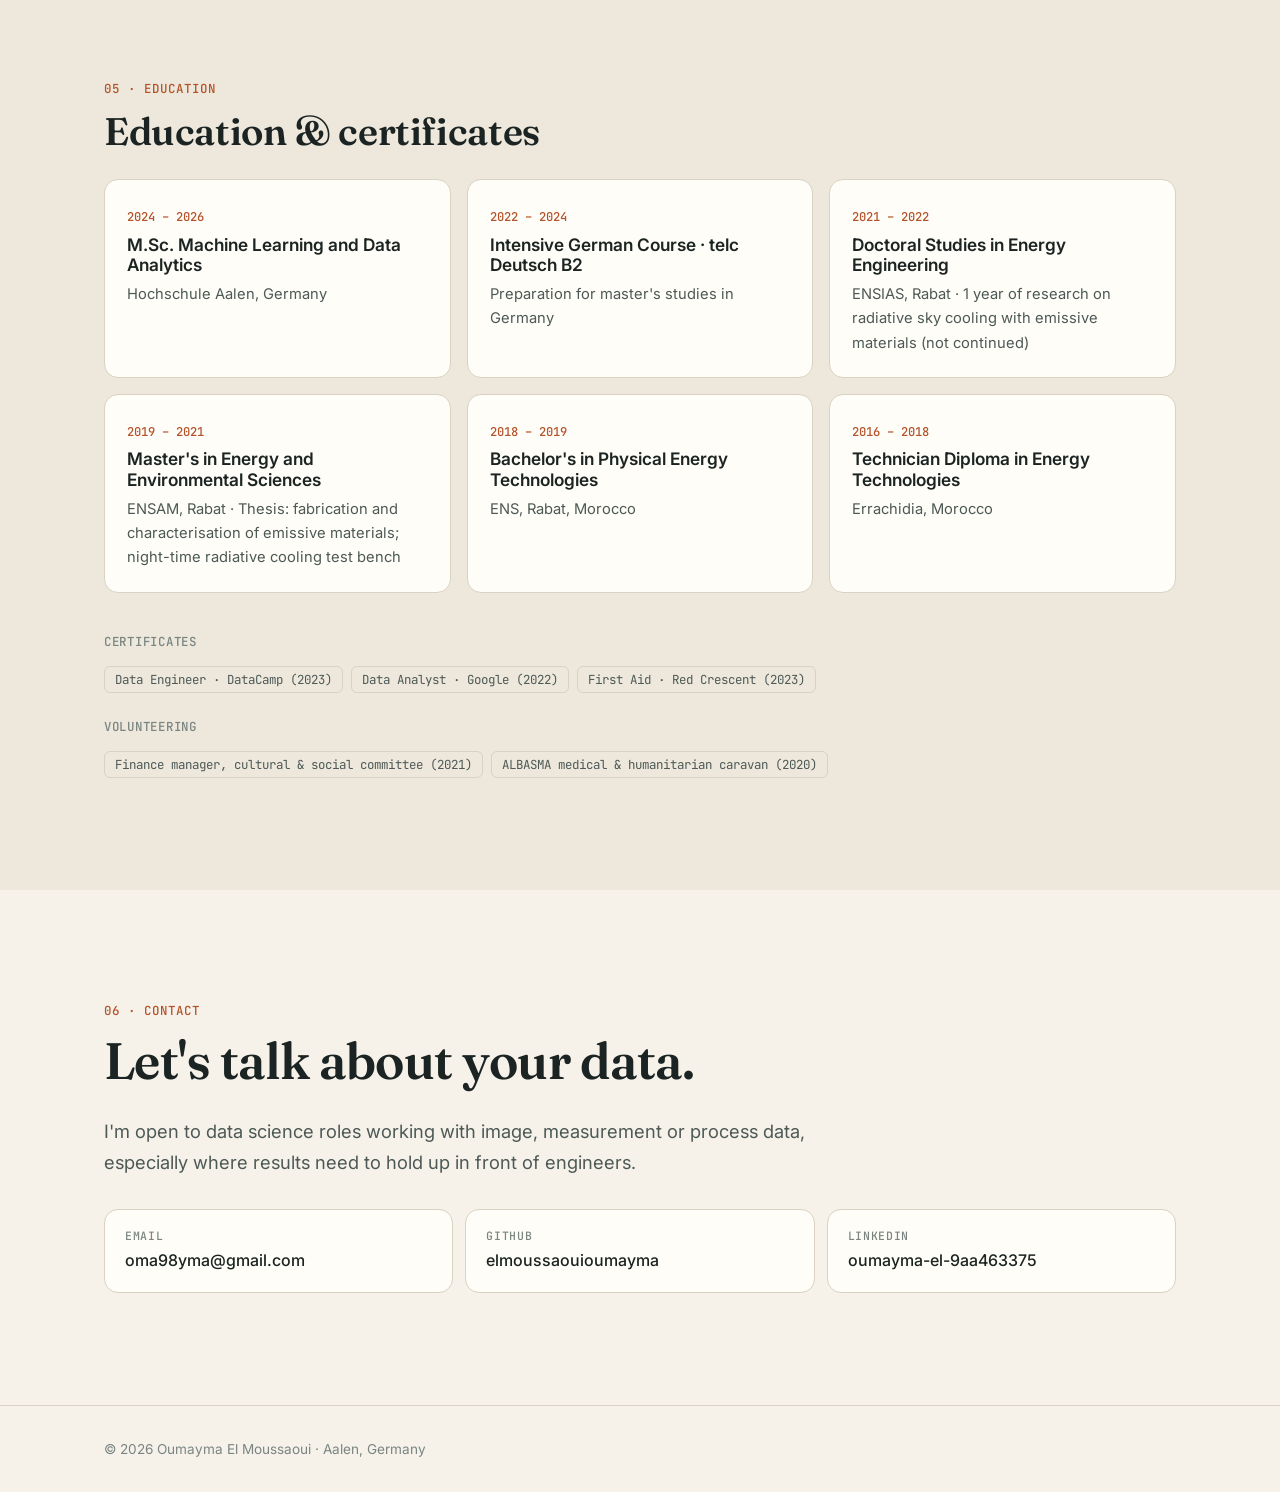
==== commit d45b9987: "Add Medicine Leaflet Assistant (RAG) project card Co-Authored-By: Claude Opus 5.5 <noreply@anthropic" ====
--- a/index.html
+++ b/index.html
@@ -82,7 +82,7 @@
       <div class="wrap skills">
         <div class="skill">
           <h3>Programming</h3>
-          <p>Python (pandas, NumPy, SciPy), SQL, R, Git/GitHub, Jupyter</p>
+          <p>Python (pandas, NumPy, SciPy), SQL, R, Git/GitHub, Jupyter, FastAPI, Docker, pytest</p>
         </div>
         <div class="skill">
           <h3>Image processing</h3>
@@ -90,7 +90,7 @@
         </div>
         <div class="skill">
           <h3>Machine learning</h3>
-          <p>scikit-learn, XGBoost, NLP (TF-IDF, Hugging Face Transformers); cross-validation, leakage checks, threshold tuning</p>
+          <p>scikit-learn, XGBoost, NLP (TF-IDF, Hugging Face Transformers), retrieval-augmented generation (RAG); cross-validation, leakage checks, threshold tuning</p>
         </div>
         <div class="skill">
           <h3>Data &amp; visualisation</h3>
@@ -157,6 +157,14 @@
             <p>Detects the layers of a coating in cross-section images from changes in particle size and density, traces the wavy boundaries and measures each layer's thickness. The number of layers is chosen with a statistical model (BIC). Includes a web app and a batch tool.</p>
             <p class="metric"><strong>95%</strong> correct layer count · <strong>0.66 µm</strong> median boundary error <span>(100 test images)</span></p>
             <p class="repo-private">Code available on request</p>
+          </article>
+
+          <article class="card">
+            <p class="tag">LLM · RAG · MLOps</p>
+            <h3>Medicine Leaflet Assistant</h3>
+            <p>Answers questions about medicines only from their official package leaflets and cites the leaflet section it used. Refuses emergencies and personal medical advice, says "not found" instead of guessing, and never mixes two medicines in one answer. Served with FastAPI and Gradio, monitored with Prometheus, packaged with Docker.</p>
+            <p class="metric"><strong>45</strong> automated tests · CI with an <strong>evaluation gate</strong> <span>(retrieval, citations, guardrails)</span></p>
+            <a class="repo" href="https://github.com/elmoussaouioumayma/leaflet-rag" target="_blank" rel="noopener">leaflet-rag ↗</a>
           </article>
 
           <article class="card">
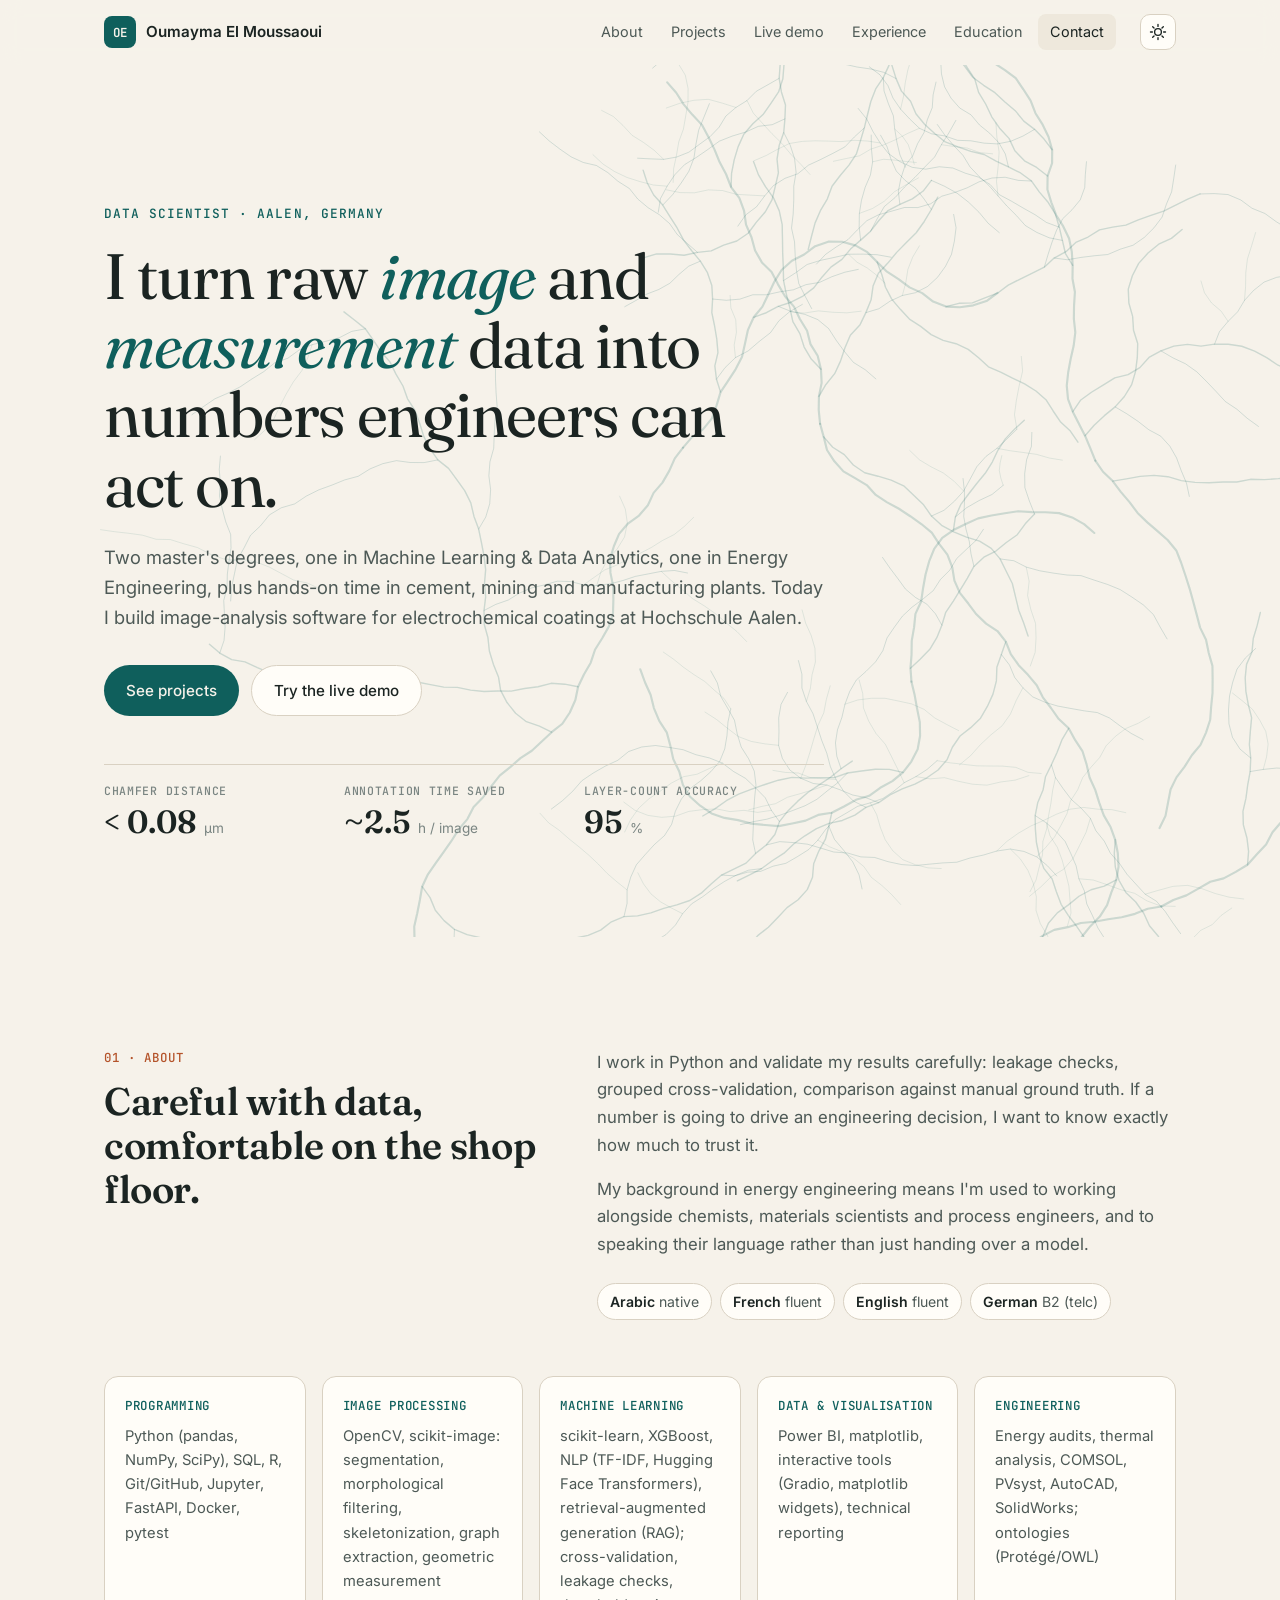
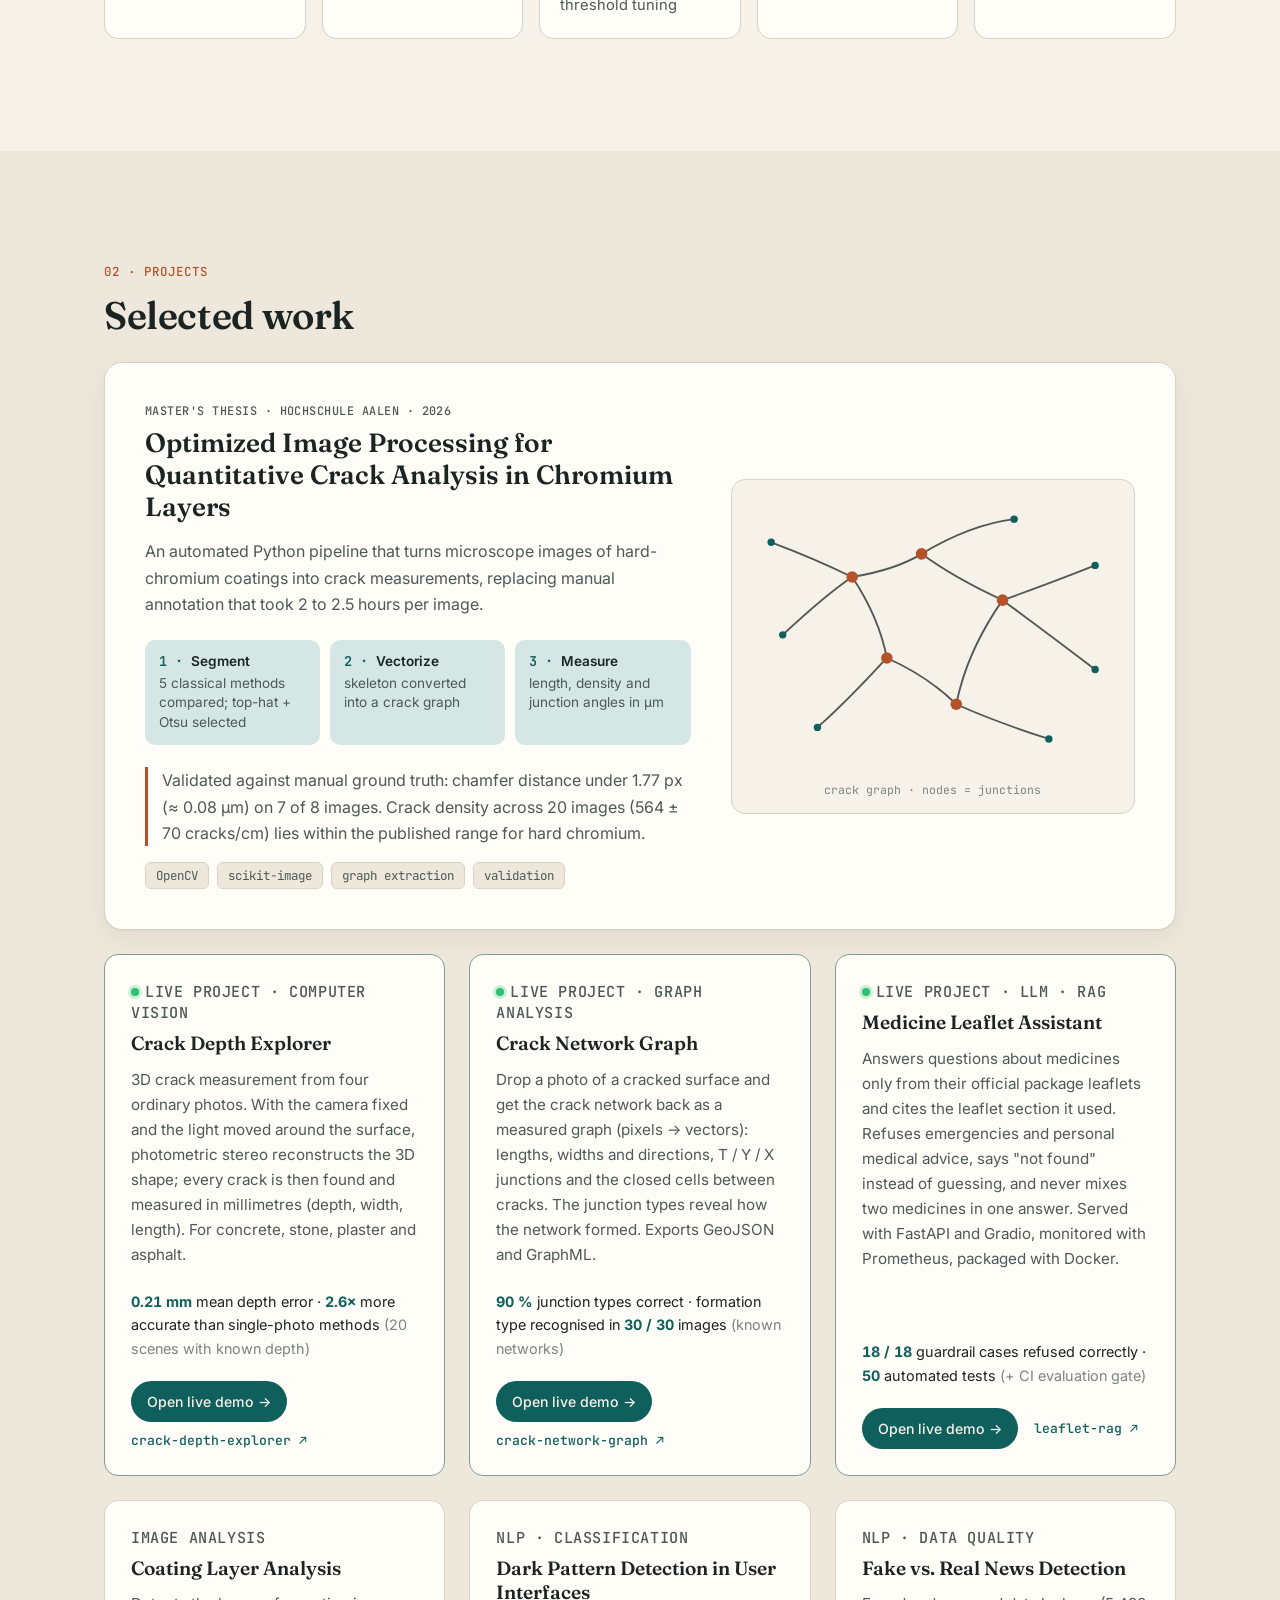
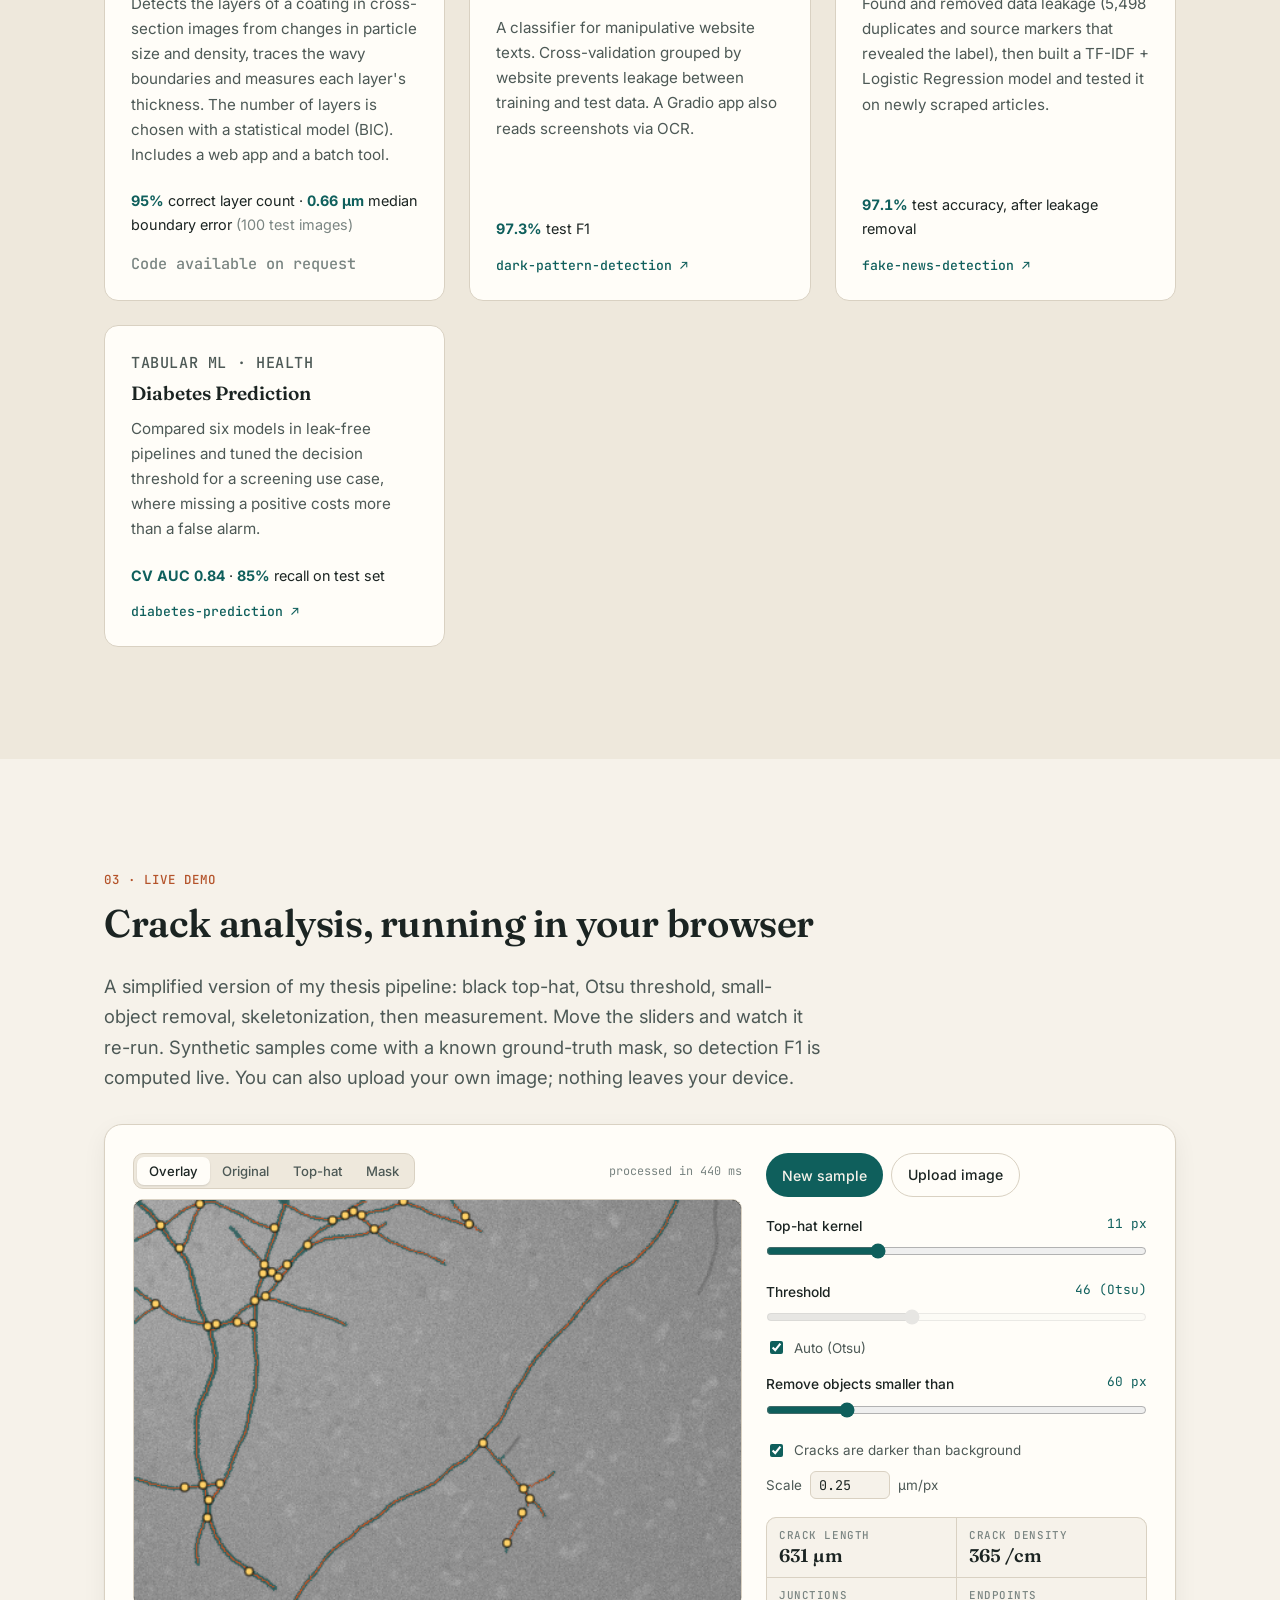
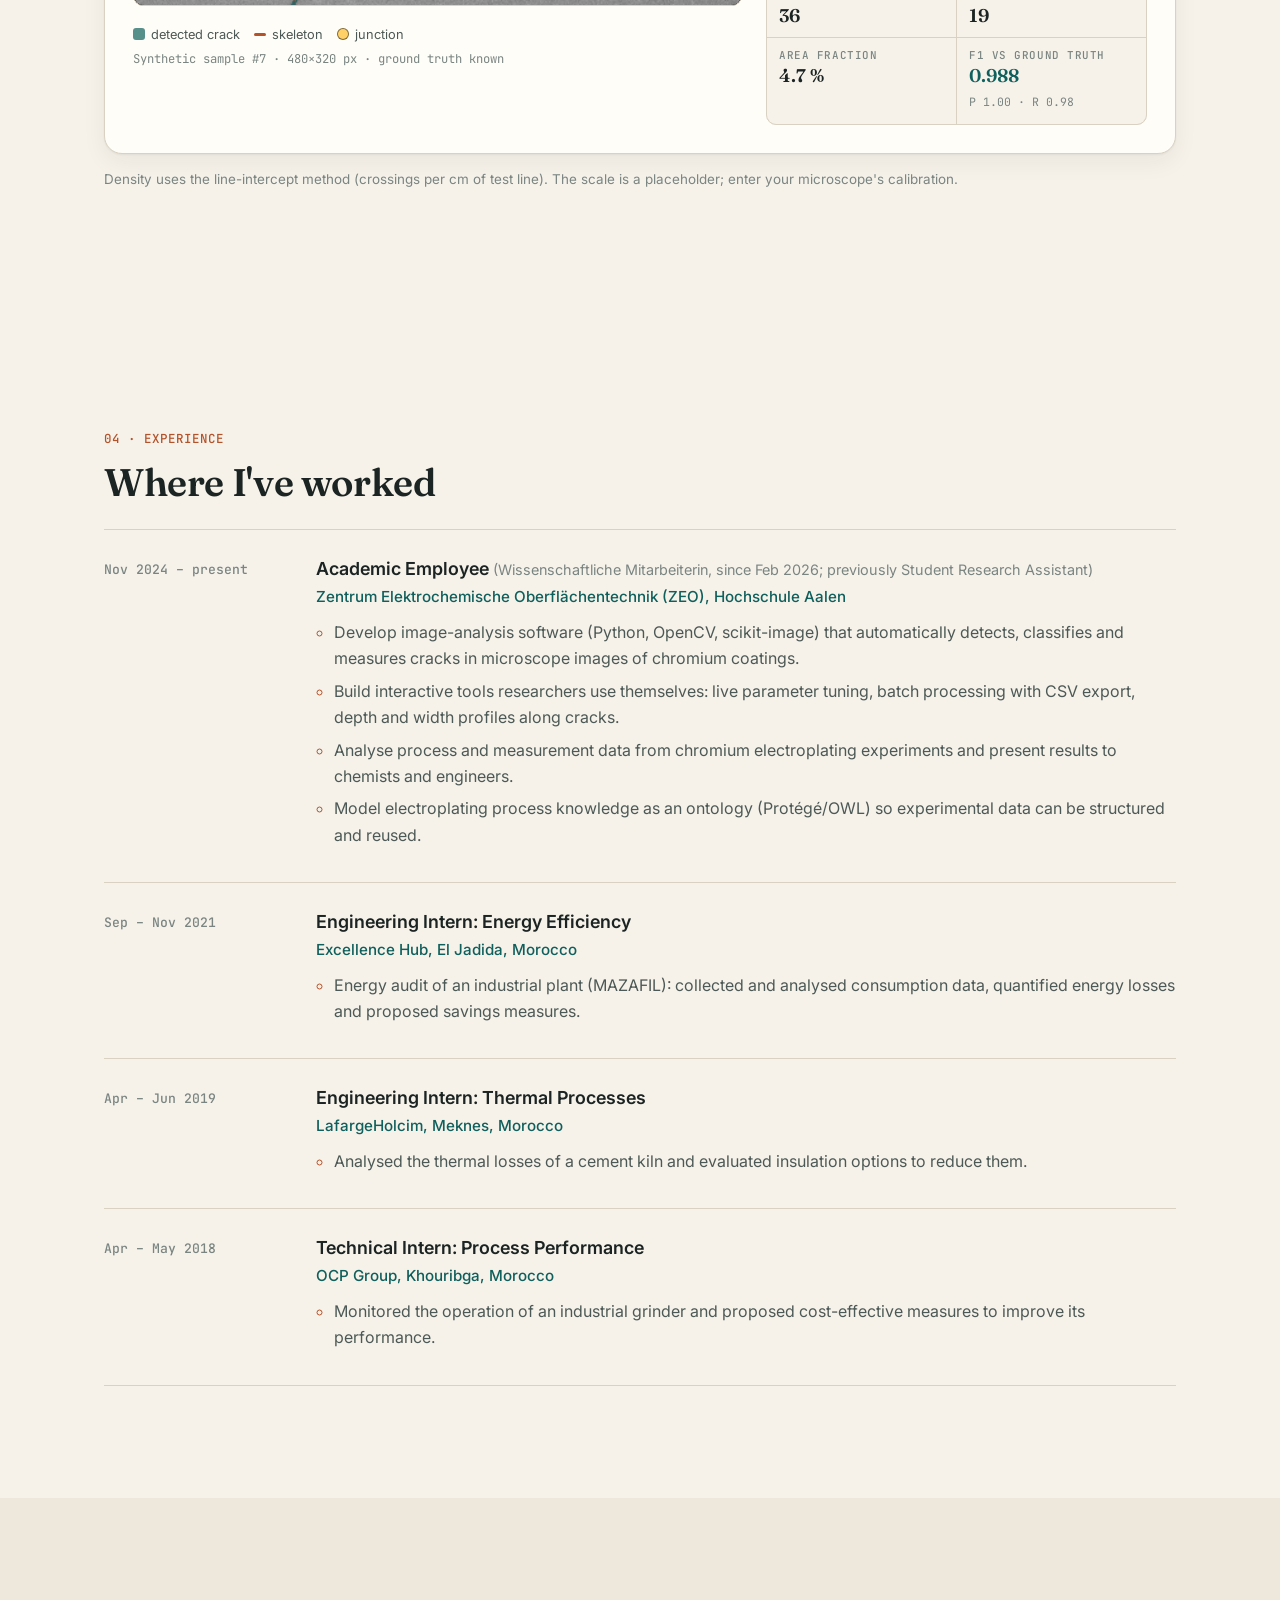
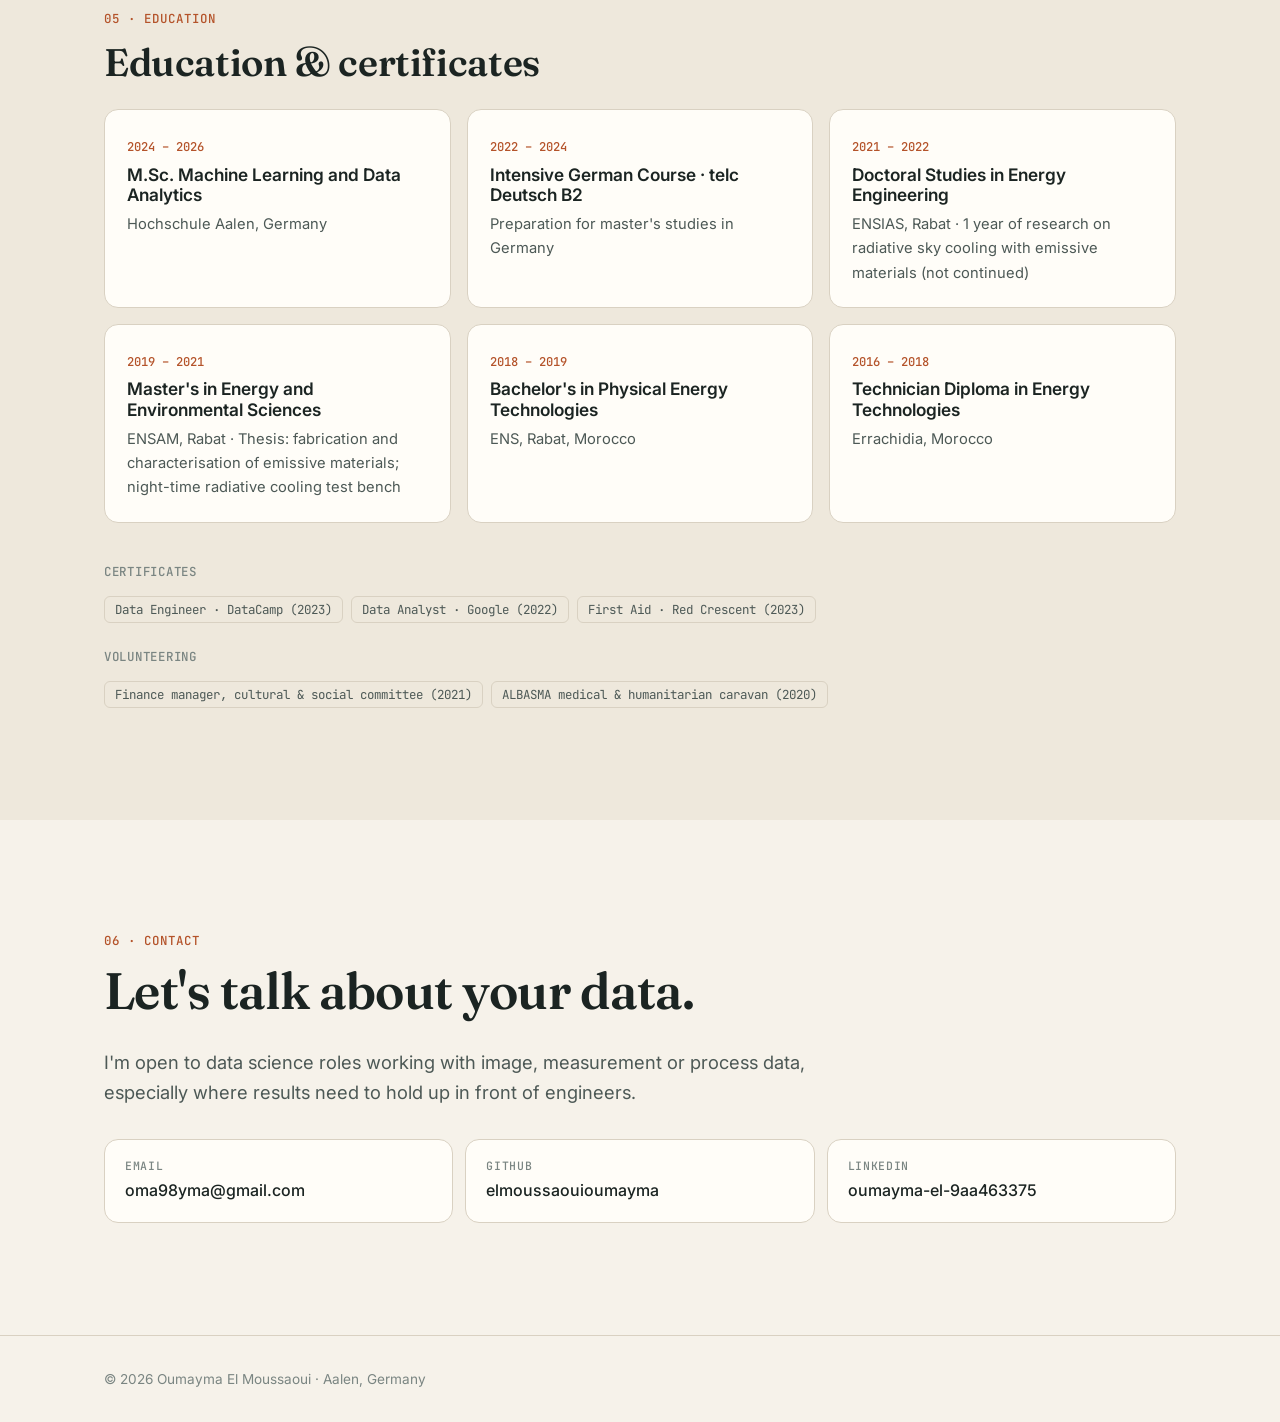
==== commit b456c7a5: "Add live in-browser demo of the Medicine Leaflet Assistant The page runs the leaflet-rag pipeline (g" ====
--- a/index.html
+++ b/index.html
@@ -151,20 +151,23 @@
             </div>
           </article>
 
+          <article class="card card-live">
+            <p class="tag"><span class="live-dot" aria-hidden="true"></span>Live project · LLM · RAG</p>
+            <h3>Medicine Leaflet Assistant</h3>
+            <p>Answers questions about medicines only from their official package leaflets and cites the leaflet section it used. Refuses emergencies and personal medical advice, says "not found" instead of guessing, and never mixes two medicines in one answer. Served with FastAPI and Gradio, monitored with Prometheus, packaged with Docker.</p>
+            <p class="metric"><strong>18 / 18</strong> guardrail cases refused correctly · <strong>50</strong> automated tests <span>(+ CI evaluation gate)</span></p>
+            <div class="live-row">
+              <a class="btn btn-primary btn-sm" href="projects/leaflet-assistant/">Open live demo →</a>
+              <a class="repo" href="https://github.com/elmoussaouioumayma/leaflet-rag" target="_blank" rel="noopener">leaflet-rag ↗</a>
+            </div>
+          </article>
+
           <article class="card">
             <p class="tag">Image analysis</p>
             <h3>Coating Layer Analysis</h3>
             <p>Detects the layers of a coating in cross-section images from changes in particle size and density, traces the wavy boundaries and measures each layer's thickness. The number of layers is chosen with a statistical model (BIC). Includes a web app and a batch tool.</p>
             <p class="metric"><strong>95%</strong> correct layer count · <strong>0.66 µm</strong> median boundary error <span>(100 test images)</span></p>
             <p class="repo-private">Code available on request</p>
-          </article>
-
-          <article class="card">
-            <p class="tag">LLM · RAG · MLOps</p>
-            <h3>Medicine Leaflet Assistant</h3>
-            <p>Answers questions about medicines only from their official package leaflets and cites the leaflet section it used. Refuses emergencies and personal medical advice, says "not found" instead of guessing, and never mixes two medicines in one answer. Served with FastAPI and Gradio, monitored with Prometheus, packaged with Docker.</p>
-            <p class="metric"><strong>45</strong> automated tests · CI with an <strong>evaluation gate</strong> <span>(retrieval, citations, guardrails)</span></p>
-            <a class="repo" href="https://github.com/elmoussaouioumayma/leaflet-rag" target="_blank" rel="noopener">leaflet-rag ↗</a>
           </article>
 
           <article class="card">
